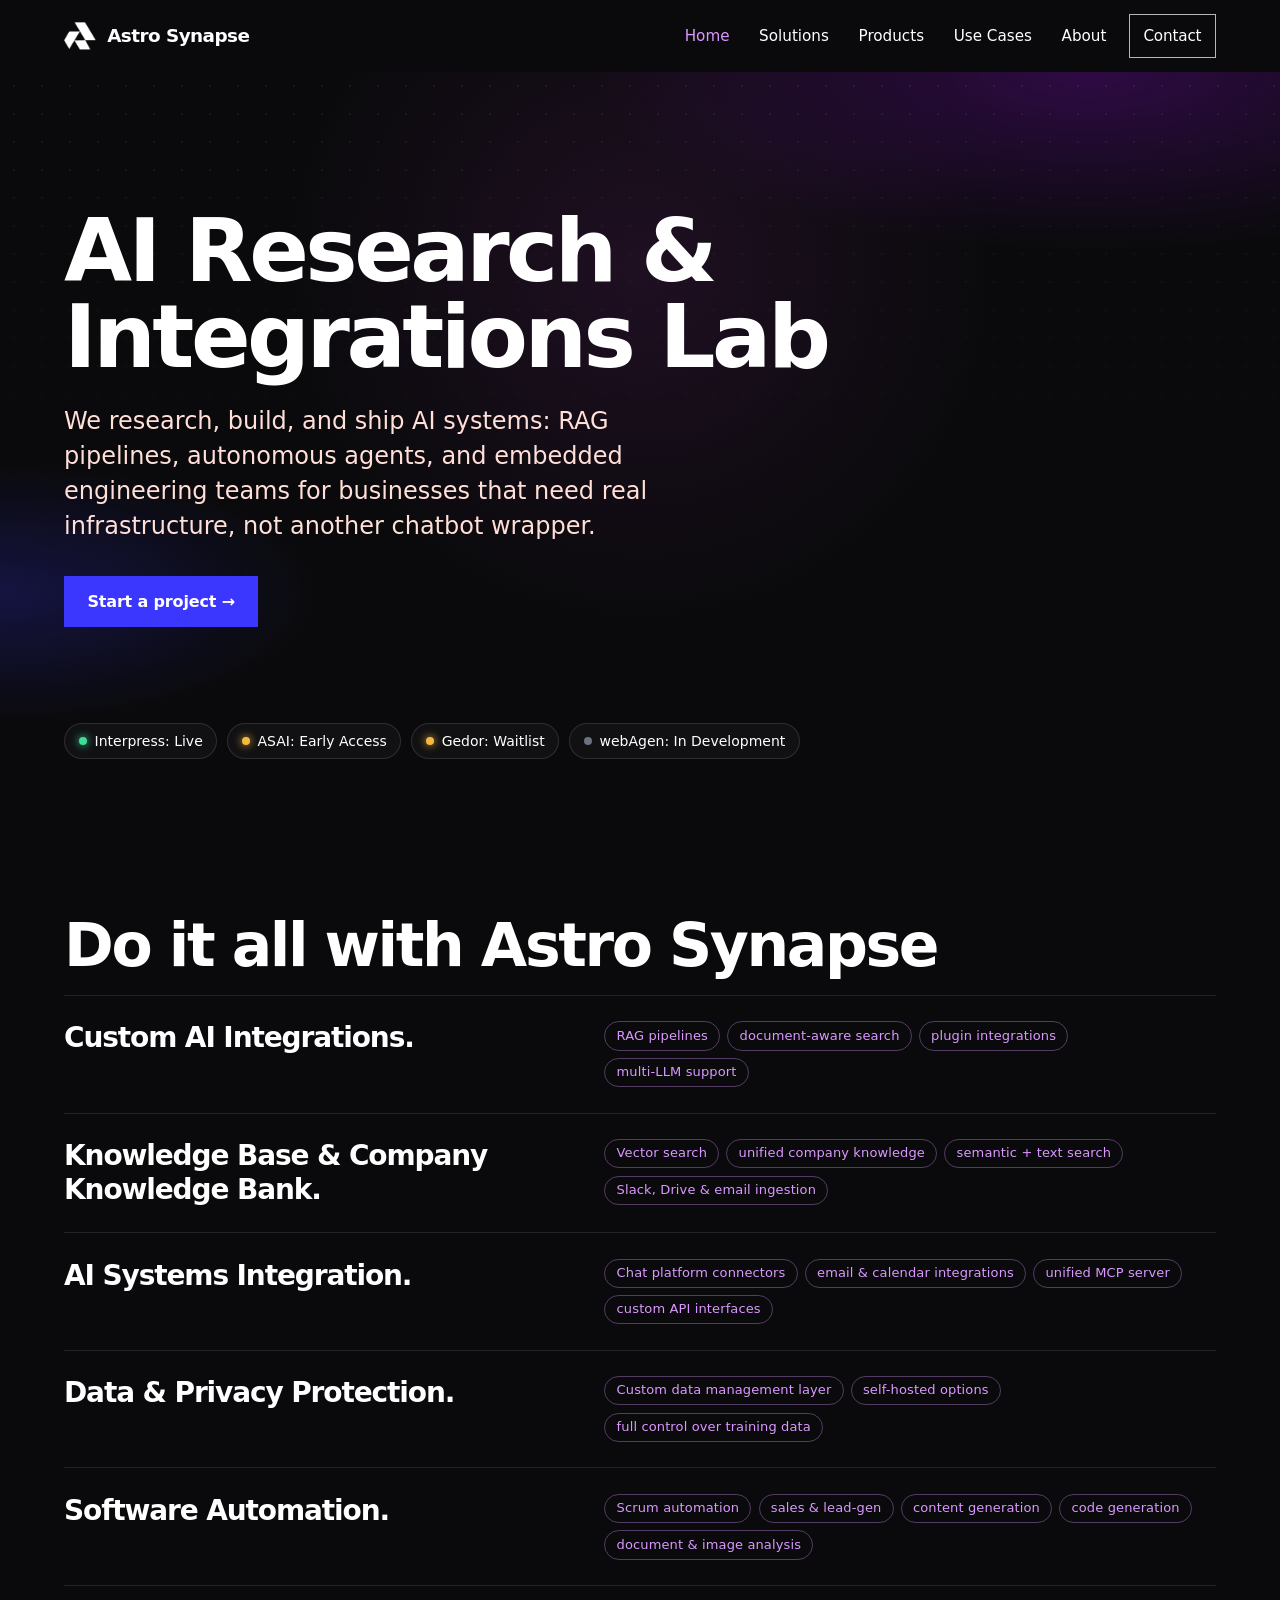
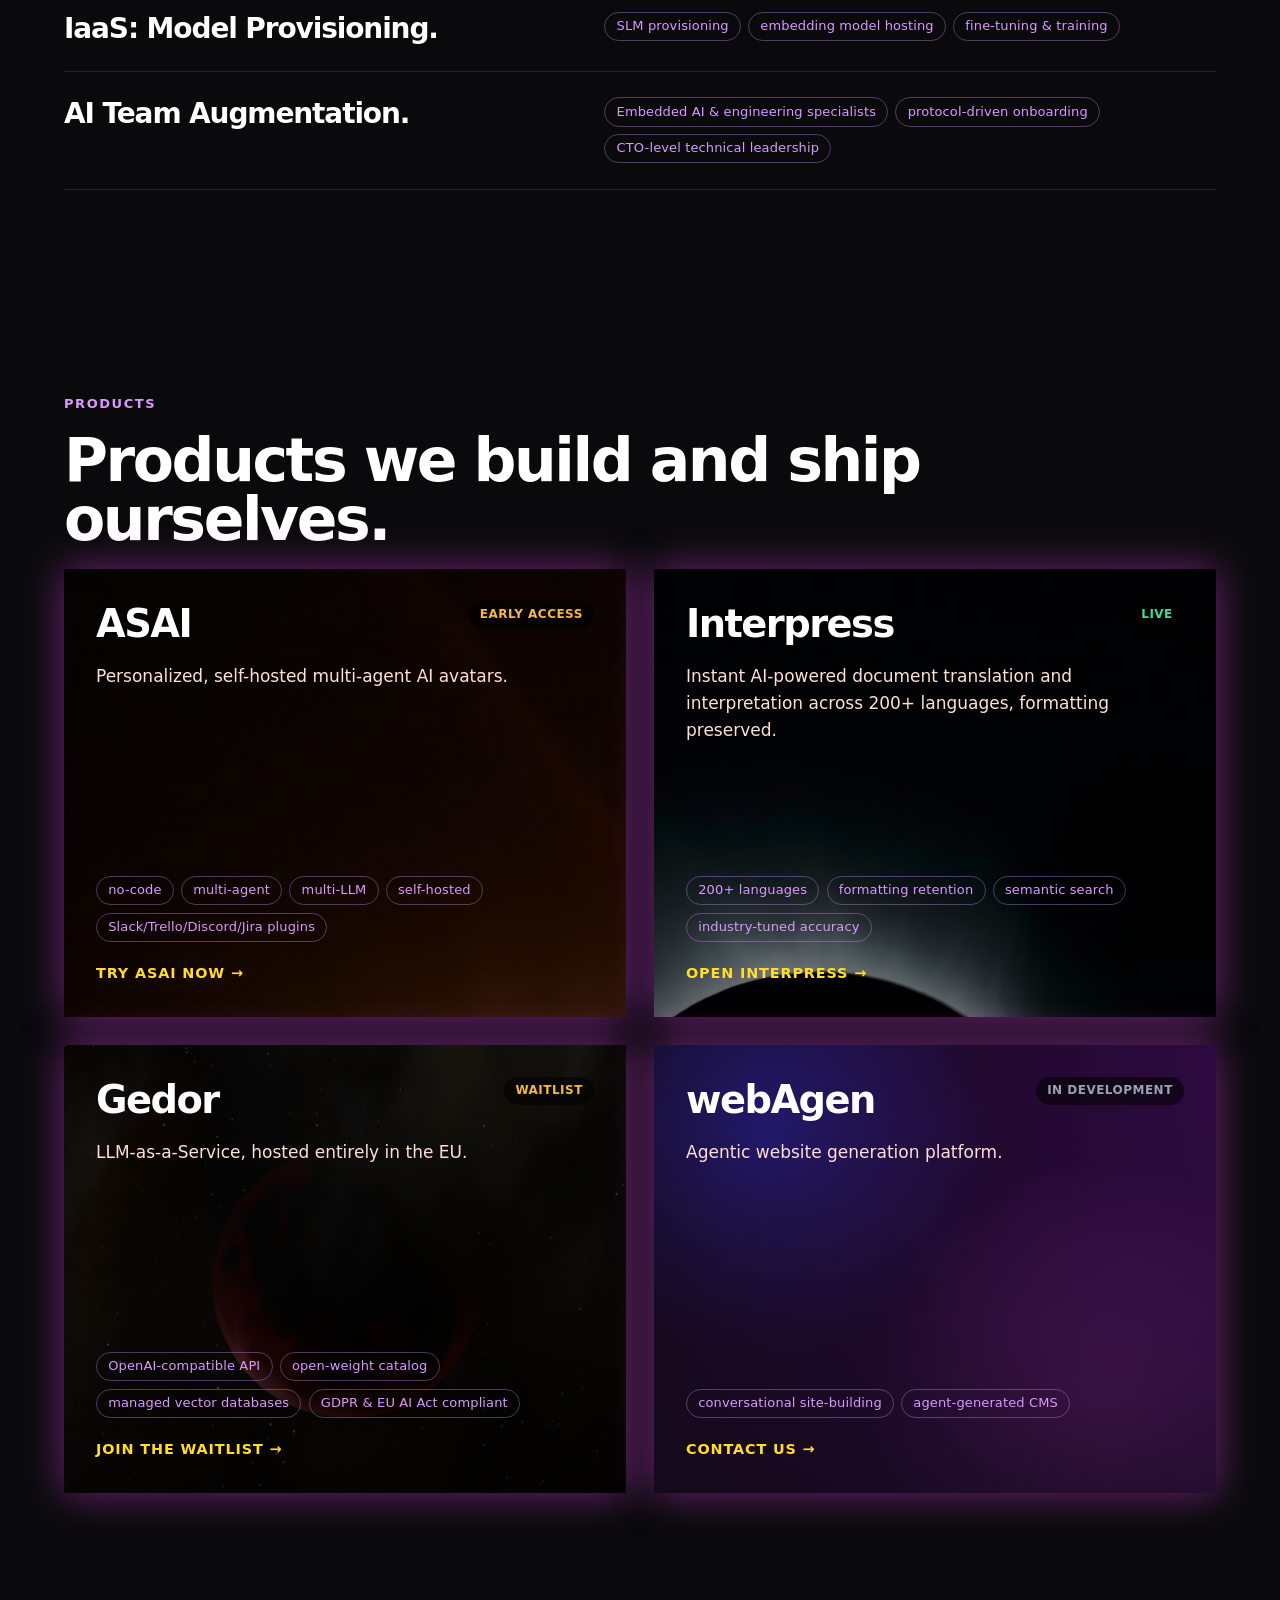
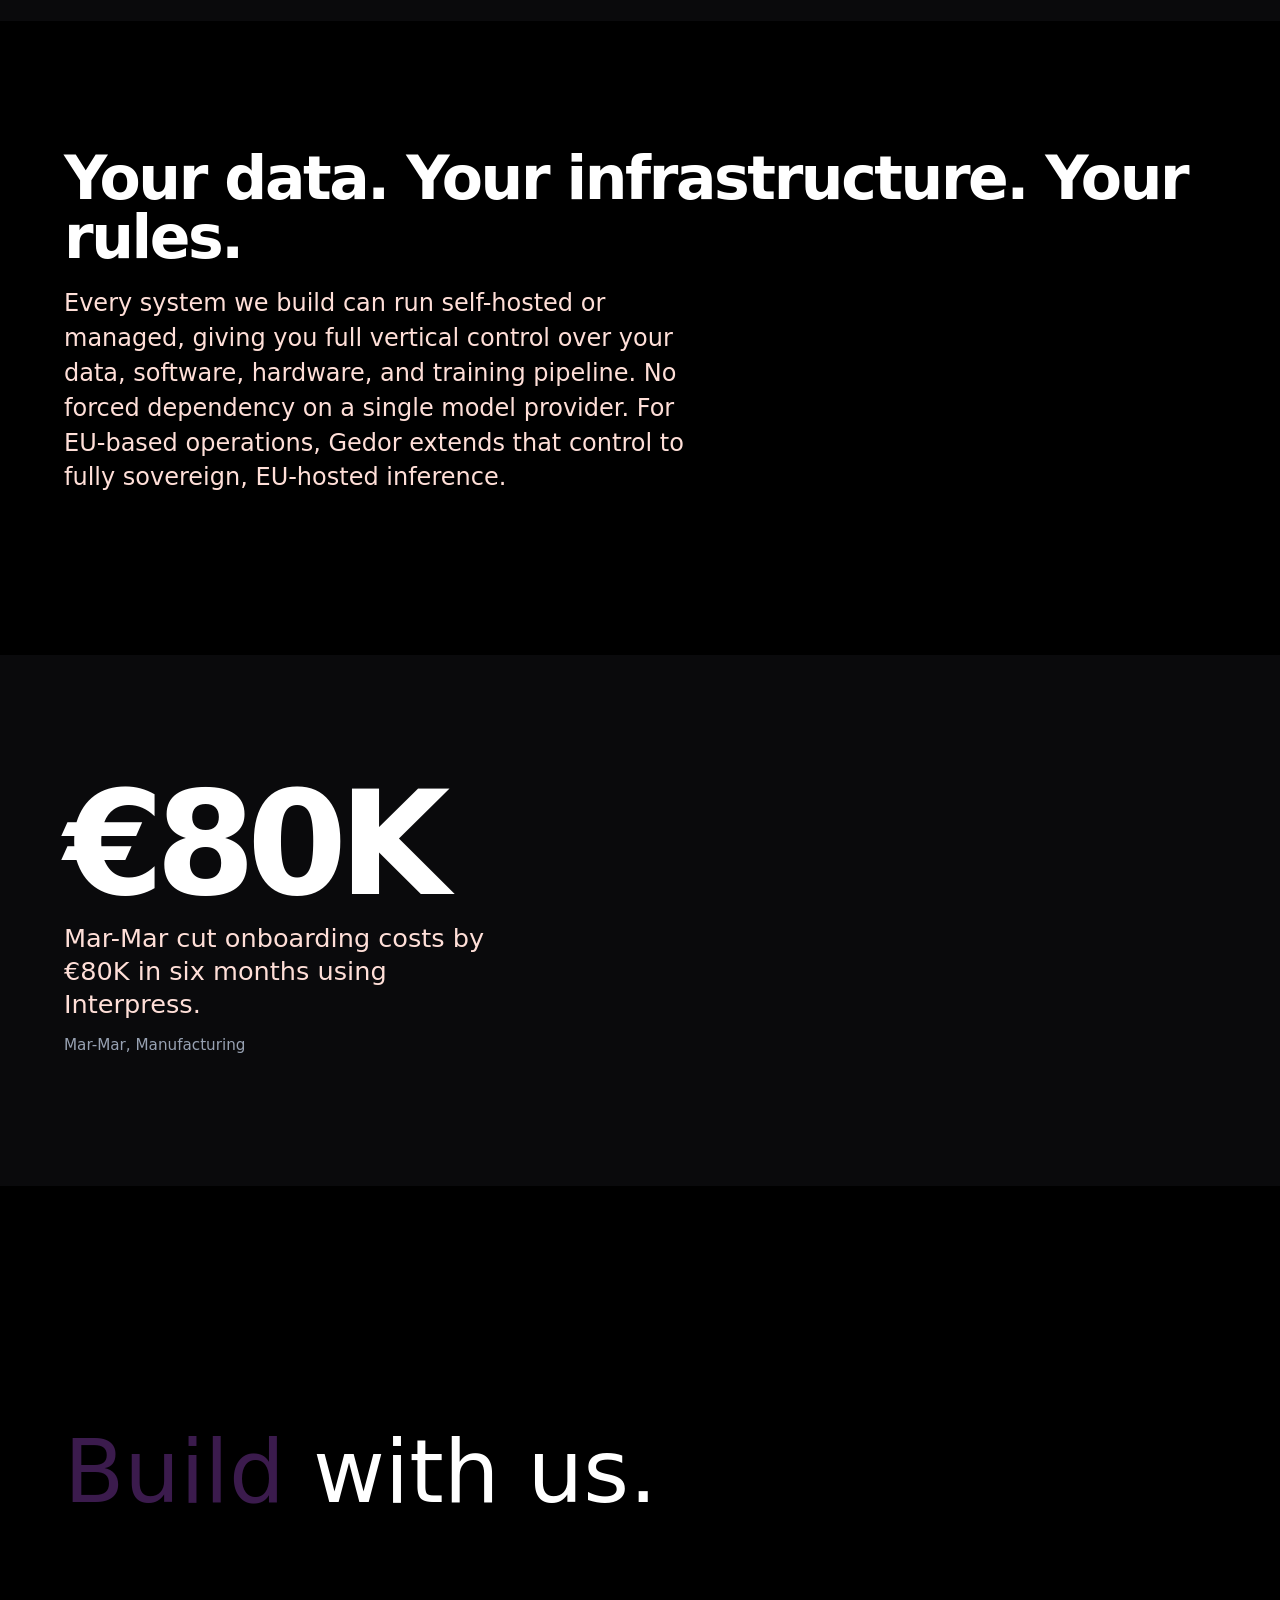
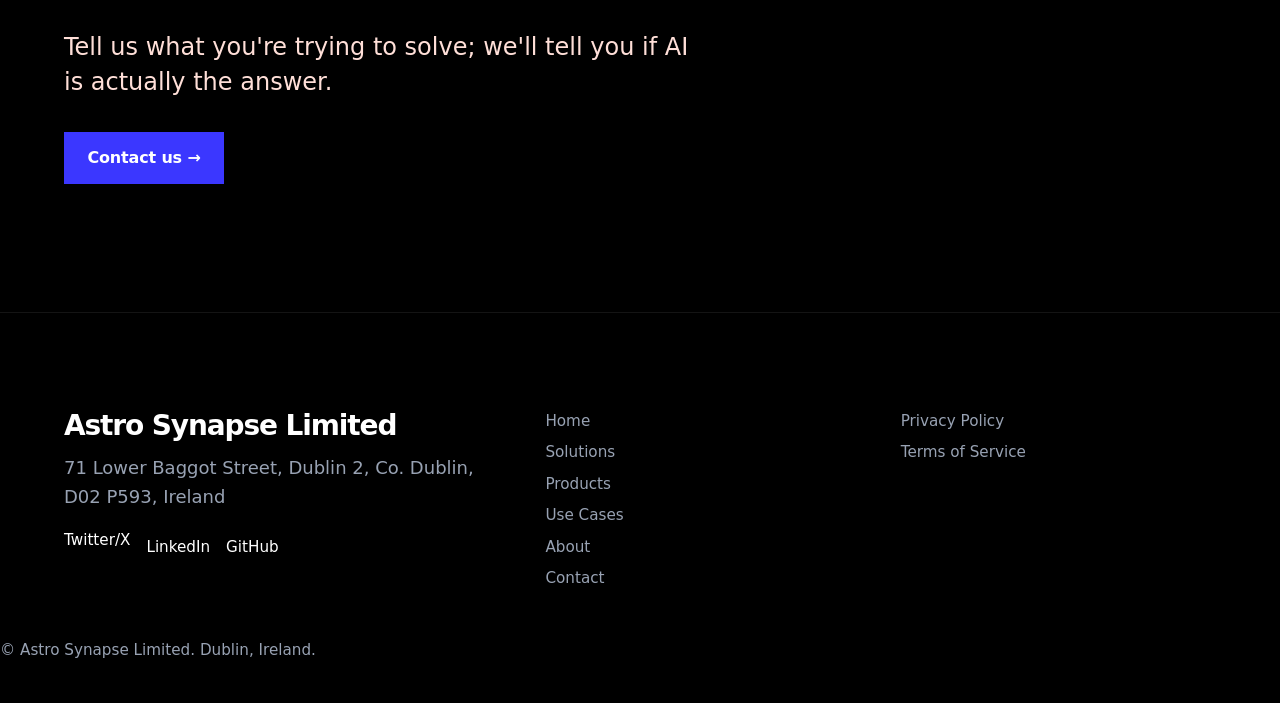
==== index.html @ 19bc6e5f "Add the Astro Synapse marketing pages and stylesheet. Ship the eight GitHub Pages-ready pages from t" ====
<!DOCTYPE html>
<html lang="en">
<head>
  <meta charset="utf-8">
  <meta name="viewport" content="width=device-width, initial-scale=1">
  <title>Astro Synapse · AI Research &amp; Integrations Lab</title>
  <meta name="description" content="We research, build, and ship AI systems: RAG pipelines, autonomous agents, and embedded engineering teams for businesses that need real infrastructure, not another chatbot wrapper.">
  <link rel="canonical" href="https://astrosynapse.ai/">
  <meta property="og:type" content="website">
  <meta property="og:url" content="https://astrosynapse.ai/">
  <meta property="og:title" content="Astro Synapse · AI Research &amp; Integrations Lab">
  <meta property="og:description" content="We research, build, and ship AI systems: RAG pipelines, autonomous agents, and embedded engineering teams.">
  <meta property="og:image" content="https://astrosynapse.ai/public/cards/card-2.png">
  <meta name="twitter:card" content="summary_large_image">
  <link rel="icon" type="image/png" href="favicon.png">
  <link rel="stylesheet" href="https://api.fontshare.com/v2/css?f[]=satoshi@400,500,700,900&amp;display=swap">
  <link rel="stylesheet" href="styles.css">
</head>
<body>
  <a class="skip-link" href="#main">Skip to content</a>
  <header class="site-header" id="site-header">
    <div class="site-header__inner wrap">
      <a class="brand" href="index.html">
        <img src="public/logo/logo.png" width="32" height="28" alt="">
        <span>Astro Synapse</span>
      </a>
      <button class="nav-toggle" type="button" aria-expanded="false" aria-controls="site-nav" aria-label="Open menu">
        <span class="nav-toggle__bar"></span>
        <span class="nav-toggle__bar"></span>
      </button>
      <nav id="site-nav" class="site-nav" aria-label="Primary">
        <ul>
          <li><a href="index.html" aria-current="page">Home</a></li>
          <li><a href="solutions.html">Solutions</a></li>
          <li><a href="products.html">Products</a></li>
          <li><a href="use-cases.html">Use Cases</a></li>
          <li><a href="about.html">About</a></li>
          <li><a class="btn btn--nav" href="contact.html">Contact</a></li>
        </ul>
      </nav>
    </div>
  </header>

  <main id="main">
    <section class="hero">
      <div class="wrap">
        <h1>AI Research &amp;<br> Integrations Lab</h1>
        <p class="lede">We research, build, and ship AI systems: RAG pipelines, autonomous agents, and embedded engineering teams for businesses that need real infrastructure, not another chatbot wrapper.</p>
        <a class="btn btn--primary" href="contact.html">Start a project →</a>
      </div>
    </section>

    <div class="wrap">
      <div class="signal-strip" aria-label="Lab signal">
        <span class="signal signal--live"><span class="signal__dot" aria-hidden="true"></span>Interpress: Live</span>
        <span class="signal signal--access"><span class="signal__dot" aria-hidden="true"></span>ASAI: Early Access</span>
        <span class="signal signal--wait"><span class="signal__dot" aria-hidden="true"></span>Gedor: Waitlist</span>
        <span class="signal"><span class="signal__dot" aria-hidden="true"></span>webAgen: In Development</span>
      </div>
    </div>

    <section class="section section--tight">
      <div class="wrap">
        <h2>Do it all with Astro Synapse</h2>
        <div class="capability">
          <h3>Custom AI Integrations.</h3>
          <ul class="pills">
            <li class="pill">RAG pipelines</li>
            <li class="pill">document-aware search</li>
            <li class="pill">plugin integrations</li>
            <li class="pill">multi-LLM support</li>
          </ul>
        </div>
        <div class="capability">
          <h3>Knowledge Base &amp; Company Knowledge Bank.</h3>
          <ul class="pills">
            <li class="pill">Vector search</li>
            <li class="pill">unified company knowledge</li>
            <li class="pill">semantic + text search</li>
            <li class="pill">Slack, Drive &amp; email ingestion</li>
          </ul>
        </div>
        <div class="capability">
          <h3>AI Systems Integration.</h3>
          <ul class="pills">
            <li class="pill">Chat platform connectors</li>
            <li class="pill">email &amp; calendar integrations</li>
            <li class="pill">unified MCP server</li>
            <li class="pill">custom API interfaces</li>
          </ul>
        </div>
        <div class="capability">
          <h3>Data &amp; Privacy Protection.</h3>
          <ul class="pills">
            <li class="pill">Custom data management layer</li>
            <li class="pill">self-hosted options</li>
            <li class="pill">full control over training data</li>
          </ul>
        </div>
        <div class="capability">
          <h3>Software Automation.</h3>
          <ul class="pills">
            <li class="pill">Scrum automation</li>
            <li class="pill">sales &amp; lead-gen</li>
            <li class="pill">content generation</li>
            <li class="pill">code generation</li>
            <li class="pill">document &amp; image analysis</li>
          </ul>
        </div>
        <div class="capability">
          <h3>IaaS: Model Provisioning.</h3>
          <ul class="pills">
            <li class="pill">SLM provisioning</li>
            <li class="pill">embedding model hosting</li>
            <li class="pill">fine-tuning &amp; training</li>
          </ul>
        </div>
        <div class="capability">
          <h3>AI Team Augmentation.</h3>
          <ul class="pills">
            <li class="pill">Embedded AI &amp; engineering specialists</li>
            <li class="pill">protocol-driven onboarding</li>
            <li class="pill">CTO-level technical leadership</li>
          </ul>
        </div>
      </div>
    </section>

    <section class="section" id="products">
      <div class="wrap">
        <p class="eyebrow">Products</p>
        <h2>Products we build and ship ourselves.</h2>
        <div class="card-grid">
          <a class="glow-card glow-card--2" href="https://asai.astrosynapse.ai/">
            <div class="glow-card__top">
              <h3>ASAI</h3>
              <span class="badge badge--access">Early Access</span>
            </div>
            <p>Personalized, self-hosted multi-agent AI avatars.</p>
            <ul class="pills">
              <li class="pill">no-code</li>
              <li class="pill">multi-agent</li>
              <li class="pill">multi-LLM</li>
              <li class="pill">self-hosted</li>
              <li class="pill">Slack/Trello/Discord/Jira plugins</li>
            </ul>
            <span class="glow-card__cta">Try ASAI now →</span>
          </a>
          <a class="glow-card glow-card--1" href="https://interpress.app/">
            <div class="glow-card__top">
              <h3>Interpress</h3>
              <span class="badge badge--live">Live</span>
            </div>
            <p>Instant AI-powered document translation and interpretation across 200+ languages, formatting preserved.</p>
            <ul class="pills">
              <li class="pill">200+ languages</li>
              <li class="pill">formatting retention</li>
              <li class="pill">semantic search</li>
              <li class="pill">industry-tuned accuracy</li>
            </ul>
            <span class="glow-card__cta">Open Interpress →</span>
          </a>
          <a class="glow-card glow-card--3" href="https://gedor.ai/">
            <div class="glow-card__top">
              <h3>Gedor</h3>
              <span class="badge badge--wait">Waitlist</span>
            </div>
            <p>LLM-as-a-Service, hosted entirely in the EU.</p>
            <ul class="pills">
              <li class="pill">OpenAI-compatible API</li>
              <li class="pill">open-weight catalog</li>
              <li class="pill">managed vector databases</li>
              <li class="pill">GDPR &amp; EU AI Act compliant</li>
            </ul>
            <span class="glow-card__cta">Join the waitlist →</span>
          </a>
          <a class="glow-card glow-card--mesh" href="contact.html">
            <div class="glow-card__top">
              <h3>webAgen</h3>
              <span class="badge badge--dev">In Development</span>
            </div>
            <p>Agentic website generation platform.</p>
            <ul class="pills">
              <li class="pill">conversational site-building</li>
              <li class="pill">agent-generated CMS</li>
            </ul>
            <span class="glow-card__cta">Contact us →</span>
          </a>
        </div>
      </div>
    </section>

    <section class="section section--black">
      <div class="wrap">
        <h2>Your data. Your infrastructure. Your rules.</h2>
        <p class="lede">Every system we build can run self-hosted or managed, giving you full vertical control over your data, software, hardware, and training pipeline. No forced dependency on a single model provider. For EU-based operations, Gedor extends that control to fully sovereign, EU-hosted inference.</p>
      </div>
    </section>

    <section class="section">
      <div class="wrap stat">
        <p class="stat__figure">€80K</p>
        <p class="stat__label">Mar-Mar cut onboarding costs by €80K in six months using Interpress.</p>
        <p class="stat__meta">Mar-Mar, Manufacturing</p>
      </div>
    </section>

    <section class="section section--black">
      <div class="wrap">
        <p class="display">Build <span>with us.</span></p>
        <p class="lede">Tell us what you're trying to solve; we'll tell you if AI is actually the answer.</p>
        <a class="btn btn--primary" href="contact.html">Contact us →</a>
      </div>
    </section>
  </main>

  <footer class="site-footer">
    <div class="wrap site-footer__grid">
      <div>
        <h3>Astro Synapse Limited</h3>
        <address class="address">71 Lower Baggot Street, Dublin 2, Co. Dublin, D02 P593, Ireland</address>
        <ul class="social">
          <li><a href="https://twitter.com/astrosynapselab" rel="noopener noreferrer">Twitter/X</a></li>
          <li><a href="https://www.linkedin.com/company/astro-synapse/" rel="noopener noreferrer">LinkedIn</a></li>
          <li><a href="https://github.com/AstroSynapseLab" rel="noopener noreferrer">GitHub</a></li>
        </ul>
      </div>
      <nav aria-label="Footer">
        <ul class="footer-nav">
          <li><a href="index.html" aria-current="page">Home</a></li>
          <li><a href="solutions.html">Solutions</a></li>
          <li><a href="products.html">Products</a></li>
          <li><a href="use-cases.html">Use Cases</a></li>
          <li><a href="about.html">About</a></li>
          <li><a href="contact.html">Contact</a></li>
        </ul>
      </nav>
      <nav aria-label="Legal">
        <ul class="footer-nav">
          <li><a href="privacy-policy.html">Privacy Policy</a></li>
          <li><a href="terms-of-service.html">Terms of Service</a></li>
        </ul>
      </nav>
    </div>
    <p class="wrap copyright">© Astro Synapse Limited. Dublin, Ireland.</p>
  </footer>
  <script src="main.js"></script>
</body>
</html>
---- styles.css ----
:root {
  --bg: #0a0a0c;
  --bg-black: #000000;
  --text: #ffffff;
  --peach: #ffdfd8;
  --muted: #98a2b3;
  --heading-accent: #3b1b4d;
  --blue: #3b37ff;
  --blue-hover: #1f1da3;
  --violet: #4c0b71;
  --lilac: #da98ff;
  --gold: #ffdd29;
  --glow: rgba(182, 53, 194, 0.6);
  --glow-strong: rgba(182, 53, 194, 0.8);
  --live: #3ddc97;
  --wait: #f5b942;
  --dev: #6b7280;
  --legal: rgba(255, 221, 41, 0.16);
  --legal-border: #ffdd29;
  --font: "Satoshi", "Inter", ui-sans-serif, system-ui, sans-serif;
  --wrap: 1180px;
  --gutter: clamp(1.25rem, 5vw, 6rem);
  --header: 4.5rem;
  --radius-pill: 999px;
}

*,
*::before,
*::after {
  box-sizing: border-box;
}

html {
  scroll-behavior: smooth;
}

html:focus-within {
  scroll-behavior: smooth;
}

body {
  margin: 0;
  min-height: 100vh;
  font-family: var(--font);
  font-size: 1.125rem;
  line-height: 1.6;
  color: var(--text);
  background: var(--bg);
  -webkit-font-smoothing: antialiased;
}

body.nav-open {
  overflow: hidden;
}

img {
  max-width: 100%;
  height: auto;
  display: block;
}

a {
  color: var(--blue);
  text-decoration-thickness: 1px;
  text-underline-offset: 0.2em;
}

a:hover {
  color: var(--blue-hover);
}

:focus-visible {
  outline: 2px solid var(--blue);
  outline-offset: 3px;
}

.skip-link {
  position: absolute;
  left: 1rem;
  top: -4rem;
  z-index: 1000;
  padding: 0.6rem 1rem;
  background: var(--blue);
  color: var(--text);
  font-weight: 700;
}

.skip-link:focus {
  top: 1rem;
}

.wrap {
  width: min(var(--wrap), calc(100% - var(--gutter) * 2));
  margin-inline: auto;
}

.section {
  padding: clamp(4rem, 10vw, 8rem) 0;
}

.section--tight {
  padding: clamp(2.5rem, 6vw, 5rem) 0;
}

.section--black {
  background: var(--bg-black);
}

.eyebrow {
  margin: 0 0 1rem;
  color: var(--lilac);
  font-size: 0.8125rem;
  font-weight: 700;
  letter-spacing: 0.12em;
  text-transform: uppercase;
}

h1,
h2,
h3,
h4 {
  font-weight: 700;
  letter-spacing: -0.04em;
  line-height: 0.98;
}

h1 {
  margin: 0 0 1.5rem;
  font-size: clamp(2.75rem, 8vw, 5.5rem);
}

h2 {
  margin: 0 0 1.25rem;
  font-size: clamp(2rem, 5vw, 3.75rem);
}

h3 {
  margin: 0 0 0.75rem;
  font-size: clamp(1.35rem, 2.4vw, 1.75rem);
  line-height: 1.2;
}

.lede {
  max-width: 40rem;
  margin: 0 0 2rem;
  color: var(--peach);
  font-size: clamp(1.125rem, 2vw, 1.5rem);
  line-height: 1.45;
  font-weight: 400;
}

.display {
  color: var(--heading-accent);
  font-size: clamp(2.5rem, 7vw, 5.5rem);
}

.display span {
  color: var(--text);
}

/* Header */

.site-header {
  position: sticky;
  top: 0;
  z-index: 50;
  height: var(--header);
  background: transparent;
  transition: background-color 500ms linear, backdrop-filter 500ms linear;
}

.site-header.scrolled {
  background: rgba(0, 0, 0, 0.8);
  backdrop-filter: blur(16px);
  -webkit-backdrop-filter: blur(16px);
}

.site-header__inner {
  display: flex;
  align-items: center;
  justify-content: space-between;
  height: var(--header);
  gap: 1rem;
}

.brand {
  display: inline-flex;
  align-items: center;
  gap: 0.7rem;
  color: var(--text);
  text-decoration: none;
  font-weight: 700;
  font-size: 1.15rem;
  letter-spacing: -0.03em;
}

.brand:hover {
  color: var(--text);
}

.brand img {
  width: 32px;
  height: 28px;
  object-fit: contain;
}

.nav-toggle {
  display: none;
  width: 44px;
  height: 44px;
  padding: 0;
  border: 0;
  background: transparent;
  cursor: pointer;
}

.nav-toggle__bar {
  display: block;
  width: 22px;
  height: 2px;
  margin: 5px auto;
  background: var(--text);
}

.site-nav ul {
  display: flex;
  align-items: center;
  gap: 0.15rem;
  margin: 0;
  padding: 0;
  list-style: none;
}

.site-nav a {
  display: inline-flex;
  align-items: center;
  min-height: 44px;
  padding: 0.4rem 0.85rem;
  color: var(--text);
  text-decoration: none;
  font-size: 0.95rem;
  font-weight: 500;
}

.site-nav a:hover,
.site-nav a[aria-current="page"] {
  color: var(--lilac);
}

.btn {
  display: inline-flex;
  align-items: center;
  justify-content: center;
  min-height: 48px;
  padding: 0.75rem 1.4rem;
  border: 1px solid transparent;
  border-radius: 0;
  font-family: inherit;
  font-size: 1rem;
  font-weight: 700;
  letter-spacing: -0.01em;
  text-decoration: none;
  cursor: pointer;
  transition: background-color 160ms ease, border-color 160ms ease, color 160ms ease;
}

.btn--primary {
  background: var(--blue);
  color: var(--text);
}

.btn--primary:hover {
  background: var(--blue-hover);
  color: var(--text);
}

.btn--secondary {
  background: transparent;
  border-color: rgba(255, 255, 255, 0.45);
  color: var(--text);
}

.btn--secondary:hover {
  border-color: var(--text);
  color: var(--text);
}

.btn--nav {
  margin-left: 0.4rem;
  min-height: 40px;
  padding: 0.45rem 1.1rem;
  background: transparent;
  border: 1px solid rgba(255, 255, 255, 0.7);
  color: var(--text);
}

.btn--nav:hover {
  background: var(--text);
  color: var(--bg-black);
}

/* Hero mesh */

.hero {
  position: relative;
  isolation: isolate;
  padding: clamp(4.5rem, 12vw, 8.5rem) 0 clamp(3rem, 8vw, 6rem);
  overflow: hidden;
}

.hero::before {
  content: "";
  position: absolute;
  inset: 0;
  z-index: -2;
  background:
    radial-gradient(ellipse 70% 50% at 85% 0%, rgba(76, 11, 113, 0.55), transparent 55%),
    radial-gradient(ellipse 50% 40% at 0% 80%, rgba(59, 55, 255, 0.22), transparent 50%),
    radial-gradient(circle at 50% 30%, rgba(182, 53, 194, 0.12), transparent 45%);
}

.hero::after {
  content: "";
  position: absolute;
  inset: 0;
  z-index: -1;
  background-image: radial-gradient(rgba(255, 255, 255, 0.08) 1px, transparent 1px);
  background-size: 28px 28px;
  mask-image: linear-gradient(180deg, rgba(0, 0, 0, 0.7), transparent 85%);
}

/* Signals */

.signal-strip {
  display: flex;
  flex-wrap: wrap;
  gap: 0.6rem;
  padding: 0 0 clamp(3rem, 7vw, 5rem);
}

.signal {
  display: inline-flex;
  align-items: center;
  gap: 0.5rem;
  min-height: 36px;
  padding: 0.35rem 0.85rem;
  border: 1px solid rgba(255, 255, 255, 0.12);
  border-radius: var(--radius-pill);
  background: rgba(255, 255, 255, 0.03);
  color: var(--text);
  font-size: 0.875rem;
  font-weight: 500;
}

.signal__dot {
  width: 8px;
  height: 8px;
  border-radius: 50%;
  background: var(--dev);
}

.signal--live .signal__dot {
  background: var(--live);
  box-shadow: 0 0 8px var(--live);
}

.signal--access .signal__dot,
.signal--wait .signal__dot {
  background: var(--wait);
  box-shadow: 0 0 8px var(--wait);
}

/* Capabilities */

.capability {
  display: grid;
  grid-template-columns: minmax(0, 0.9fr) minmax(0, 1.1fr);
  gap: 1rem 2.5rem;
  align-items: start;
  padding: 1.6rem 0;
  border-top: 1px solid rgba(255, 255, 255, 0.1);
}

.capability:last-child {
  border-bottom: 1px solid rgba(255, 255, 255, 0.1);
}

.capability h3 {
  margin: 0;
}

.pills {
  display: flex;
  flex-wrap: wrap;
  gap: 0.45rem;
  margin: 0;
  padding: 0;
  list-style: none;
}

.pill {
  display: inline-flex;
  align-items: center;
  min-height: 28px;
  padding: 0.2rem 0.7rem;
  border: 1px solid rgba(218, 152, 255, 0.35);
  border-radius: var(--radius-pill);
  color: var(--lilac);
  font-size: 0.8125rem;
  font-weight: 500;
  letter-spacing: 0.01em;
}

/* Glow cards */

.card-grid {
  display: grid;
  grid-template-columns: repeat(2, minmax(0, 1fr));
  gap: 1.75rem;
}

.glow-card {
  position: relative;
  display: flex;
  flex-direction: column;
  min-height: 28rem;
  padding: 2rem;
  color: inherit;
  text-decoration: none;
  background-color: #120816;
  background-size: cover;
  background-position: center top;
  background-repeat: no-repeat;
  filter: drop-shadow(0 0 20px var(--glow));
  transition: filter 0.3s ease, background-position 0.3s ease, transform 0.3s ease;
}

.glow-card:hover {
  color: inherit;
  filter: drop-shadow(0 0 46px var(--glow-strong));
  background-position: center 8%;
}

.glow-card--1 {
  background-image: linear-gradient(180deg, rgba(0, 0, 0, 0.15), rgba(0, 0, 0, 0.55)), url("public/cards/card-1.png");
  background-size: 160%;
  background-position: 75% 0%;
}

.glow-card--2 {
  background-image: linear-gradient(180deg, rgba(0, 0, 0, 0.2), rgba(0, 0, 0, 0.6)), url("public/cards/card-2.png");
  background-size: 130%;
  background-position: 75% 0%;
}

.glow-card--3 {
  background-image: linear-gradient(180deg, rgba(0, 0, 0, 0.25), rgba(0, 0, 0, 0.65)), url("public/cards/card-3.png");
  background-size: 180%;
  background-position: 50% 10%;
}

.glow-card--mesh {
  background-image:
    linear-gradient(180deg, rgba(10, 10, 12, 0.15), rgba(10, 10, 12, 0.7)),
    radial-gradient(circle at 20% 20%, rgba(59, 55, 255, 0.45), transparent 40%),
    radial-gradient(circle at 80% 80%, rgba(182, 53, 194, 0.45), transparent 42%),
    linear-gradient(135deg, #120816, #4c0b71);
}

.glow-card__top {
  display: flex;
  justify-content: space-between;
  align-items: flex-start;
  gap: 1rem;
}

.glow-card h3 {
  margin: 0;
  font-size: clamp(1.75rem, 3vw, 2.4rem);
}

.badge {
  display: inline-flex;
  align-items: center;
  min-height: 28px;
  padding: 0.15rem 0.7rem;
  border-radius: var(--radius-pill);
  background: rgba(0, 0, 0, 0.55);
  color: var(--text);
  font-size: 0.75rem;
  font-weight: 700;
  letter-spacing: 0.04em;
  text-transform: uppercase;
  white-space: nowrap;
}

.badge--live {
  color: var(--live);
}

.badge--access,
.badge--wait {
  color: var(--wait);
}

.badge--dev {
  color: var(--muted);
}

.glow-card p {
  max-width: 28rem;
  margin: 1rem 0 1.25rem;
  color: var(--peach);
  font-size: 1.0625rem;
}

.glow-card .pills {
  margin-top: auto;
  padding-top: 2rem;
}

.glow-card__cta {
  margin-top: 1.25rem;
  color: var(--gold);
  font-size: 0.9rem;
  font-weight: 700;
  letter-spacing: 0.06em;
  text-transform: uppercase;
  text-decoration: none;
}

.glow-card:hover .glow-card__cta {
  color: var(--text);
}

/* Stat */

.stat {
  text-align: left;
}

.stat__figure {
  margin: 0 0 1rem;
  color: var(--text);
  font-size: clamp(4.5rem, 14vw, 9rem);
  font-weight: 900;
  letter-spacing: -0.06em;
  line-height: 0.85;
}

.stat__label {
  max-width: 28rem;
  margin: 0;
  color: var(--peach);
  font-size: clamp(1.25rem, 2vw, 1.75rem);
  line-height: 1.3;
}

.stat__meta {
  margin: 0.75rem 0 0;
  color: var(--muted);
  font-size: 0.95rem;
}

/* Content pages */

.prose p {
  max-width: 42rem;
  margin: 0 0 1.25rem;
  color: var(--peach);
  font-size: clamp(1.125rem, 1.6vw, 1.35rem);
}

.prose ul {
  max-width: 42rem;
  margin: 0 0 1.5rem;
  padding-left: 1.2rem;
  color: var(--peach);
}

.prose li + li {
  margin-top: 0.45rem;
}

.stack > * + * {
  margin-top: 1.25rem;
}

.solution {
  padding: clamp(3rem, 7vw, 5.5rem) 0;
  border-top: 1px solid rgba(255, 255, 255, 0.08);
}

.solution ul:not(.pills) {
  max-width: 42rem;
  margin: 0 0 1.5rem;
  padding-left: 1.2rem;
  color: var(--peach);
}

.solution ul:not(.pills) li + li {
  margin-top: 0.4rem;
}

.solution__index {
  margin: 0 0 0.75rem;
  color: var(--lilac);
  font-size: 0.8125rem;
  font-weight: 700;
  letter-spacing: 0.14em;
  text-transform: uppercase;
}

.facts {
  display: grid;
  gap: 1.25rem;
  margin: 1.75rem 0;
}

.facts dt {
  margin: 0 0 0.25rem;
  color: var(--lilac);
  font-size: 0.8rem;
  font-weight: 700;
  letter-spacing: 0.1em;
  text-transform: uppercase;
}

.facts dd {
  margin: 0;
  max-width: 40rem;
  color: var(--peach);
}

.steps {
  margin: 1.5rem 0;
  padding: 0;
  list-style: none;
  counter-reset: step;
}

.steps li {
  position: relative;
  max-width: 36rem;
  padding: 0.85rem 0 0.85rem 3rem;
  border-top: 1px solid rgba(255, 255, 255, 0.1);
  color: var(--peach);
  counter-increment: step;
}

.steps li::before {
  content: counter(step);
  position: absolute;
  left: 0;
  top: 0.85rem;
  color: var(--lilac);
  font-weight: 700;
}

.use-grid {
  display: grid;
  grid-template-columns: repeat(2, minmax(0, 1fr));
  gap: 1.5rem 2rem;
}

.use-item h3 {
  margin-bottom: 0.4rem;
}

.use-item p {
  margin: 0;
  color: var(--peach);
  font-size: 1.05rem;
}

.industry-list {
  margin: 0;
  padding: 0;
  list-style: none;
}

.industry-list li {
  padding: 1.1rem 0;
  border-top: 1px solid rgba(255, 255, 255, 0.1);
  color: var(--peach);
}

.industry-list li:last-child {
  border-bottom: 1px solid rgba(255, 255, 255, 0.1);
}

.industry-list strong {
  color: var(--text);
}

/* Forms */

.form {
  display: grid;
  gap: 1rem;
  max-width: 34rem;
}

.form label {
  display: grid;
  gap: 0.4rem;
  color: var(--text);
  font-size: 0.95rem;
  font-weight: 500;
}

.form input,
.form textarea {
  width: 100%;
  min-height: 50px;
  padding: 0.85rem 0.9rem;
  border: 1px solid rgba(255, 255, 255, 0.28);
  border-radius: 0;
  background: transparent;
  color: var(--text);
  font-family: inherit;
  font-size: 1rem;
}

.form textarea {
  min-height: 10rem;
  resize: vertical;
}

.form input:focus,
.form textarea:focus {
  border-color: var(--violet);
  outline: none;
}

.form-status {
  margin: 0;
  color: var(--peach);
}

.form-status.is-success {
  color: var(--live);
}

.form-status.is-error {
  color: #ff8a80;
}

.direct-contact a {
  color: var(--gold);
}

/* Legal */

.legal-banner {
  margin: 0 0 2rem;
  padding: 1rem 1.1rem;
  border: 1px solid var(--legal-border);
  background: var(--legal);
  color: var(--peach);
}

.legal-placeholder {
  display: inline;
  padding: 0.05em 0.25em;
  background: var(--legal);
  border-bottom: 2px solid var(--gold);
  color: var(--gold);
  font-weight: 700;
}

.legal h2 {
  margin-top: 2.5rem;
  font-size: clamp(1.4rem, 2.4vw, 1.9rem);
}

.legal p,
.legal li {
  color: var(--peach);
}

/* Footer */

.site-footer {
  padding: clamp(3.5rem, 8vw, 6rem) 0 2.5rem;
  background: var(--bg-black);
  border-top: 1px solid rgba(255, 255, 255, 0.08);
}

.site-footer__grid {
  display: grid;
  grid-template-columns: 1.4fr 1fr 1fr;
  gap: 2.5rem;
}

.site-footer h2,
.site-footer h3 {
  margin: 0 0 0.75rem;
}

.site-footer p,
.site-footer a,
.site-footer li {
  color: var(--muted);
  font-size: 0.95rem;
}

.site-footer a {
  text-decoration: none;
}

.site-footer a:hover {
  color: var(--text);
}

.footer-nav,
.social {
  margin: 0;
  padding: 0;
  list-style: none;
}

.footer-nav li + li,
.social li + li {
  margin-top: 0.45rem;
}

.social {
  display: flex;
  gap: 1rem;
  margin-top: 1rem;
}

.social a {
  color: var(--text);
}

.copyright {
  margin: 3rem 0 0;
  color: var(--muted);
  font-size: 0.85rem;
}

.cta-row {
  display: flex;
  flex-wrap: wrap;
  gap: 0.75rem;
  margin-top: 1.5rem;
}

.address {
  margin: 0;
  color: var(--muted);
  font-style: normal;
}

@media (max-width: 900px) {
  .nav-toggle {
    display: inline-flex;
    flex-direction: column;
    justify-content: center;
    z-index: 60;
  }

  .site-nav {
    position: fixed;
    inset: 0;
    display: flex;
    align-items: center;
    justify-content: center;
    background: rgba(0, 0, 0, 0.94);
    opacity: 0;
    visibility: hidden;
    pointer-events: none;
    transition: opacity 200ms ease, visibility 200ms ease;
  }

  .site-nav.is-open {
    opacity: 1;
    visibility: visible;
    pointer-events: auto;
  }

  .site-nav ul {
    flex-direction: column;
    width: min(22rem, calc(100% - 3rem));
  }

  .site-nav a,
  .btn--nav {
    width: 100%;
    justify-content: center;
    margin: 0;
    font-size: 1.25rem;
  }

  .site-header {
    background: rgba(0, 0, 0, 0.8);
  }

  .capability,
  .card-grid,
  .use-grid,
  .site-footer__grid {
    grid-template-columns: 1fr;
  }

  .glow-card {
    min-height: 22rem;
  }

  .brand span {
    display: none;
  }
}

@media (prefers-reduced-motion: reduce) {
  html {
    scroll-behavior: auto;
  }

  *,
  *::before,
  *::after {
    transition: none !important;
    animation: none !important;
  }
}
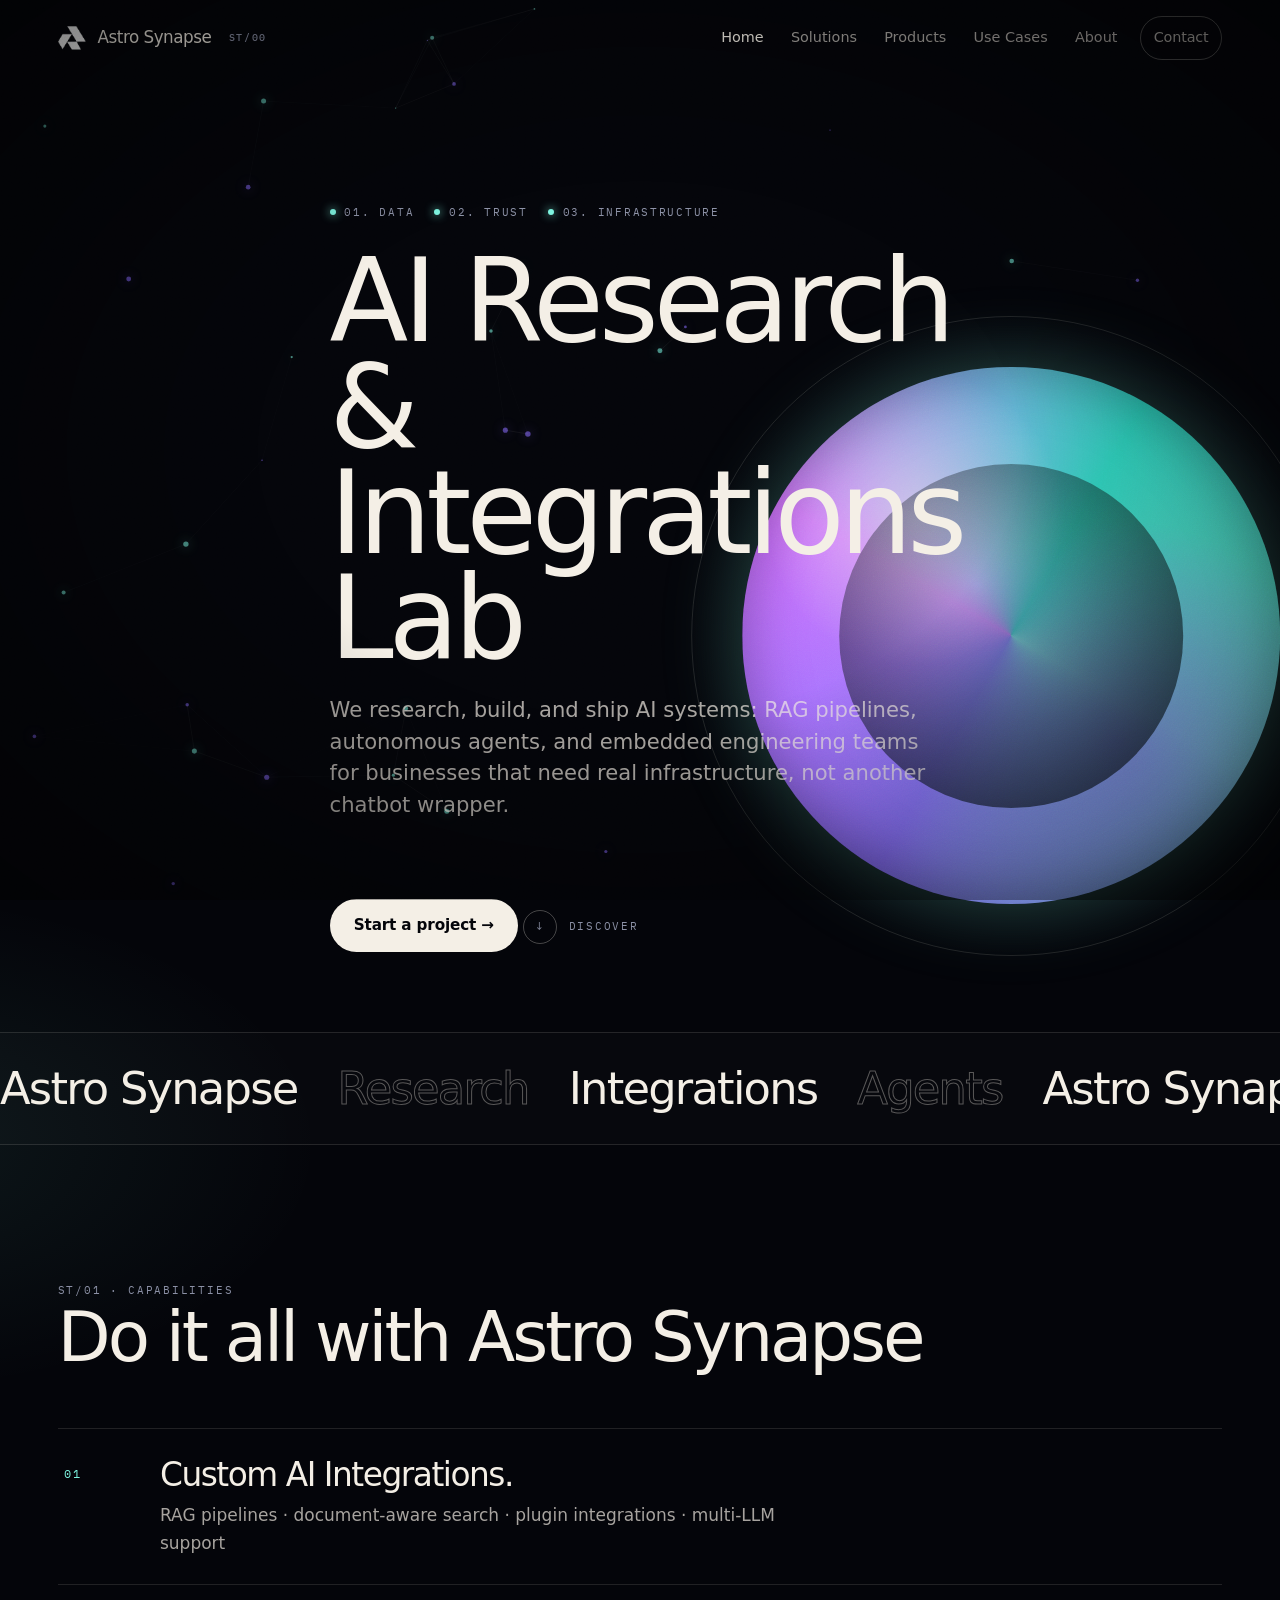
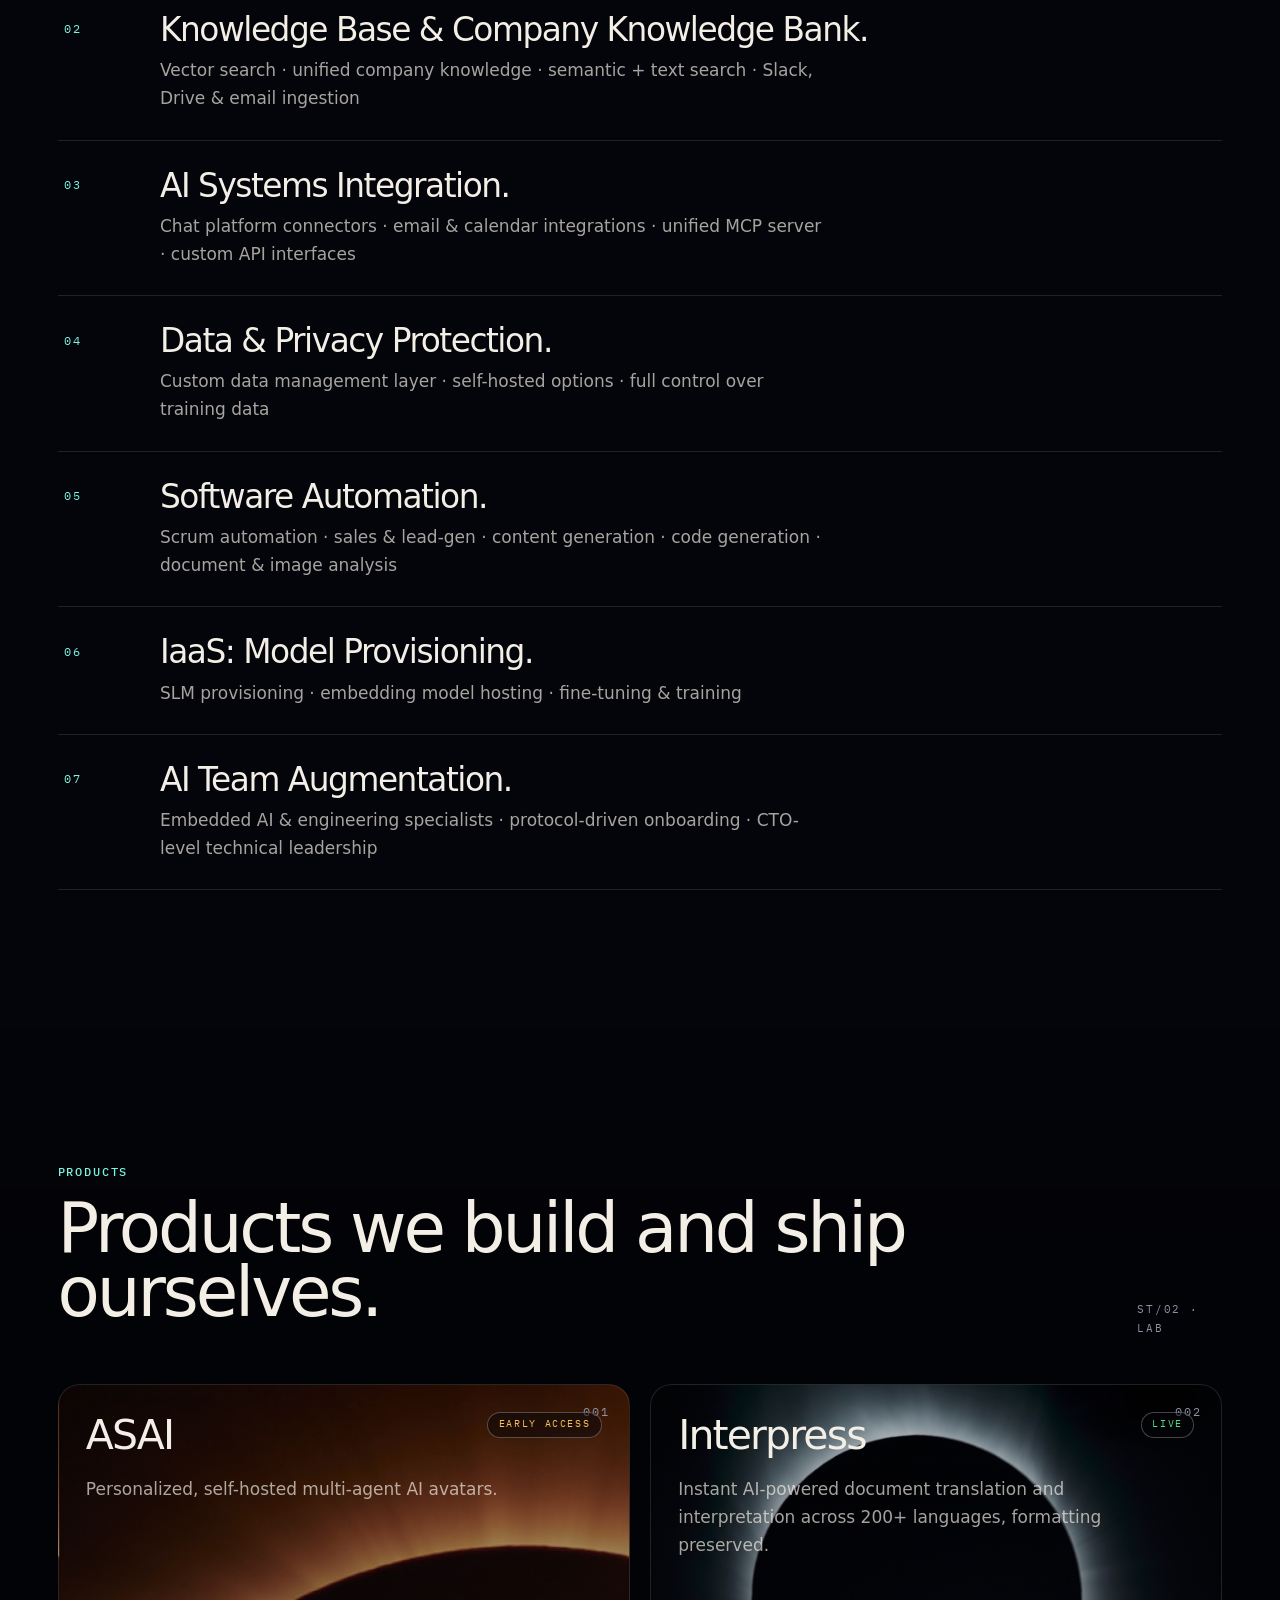
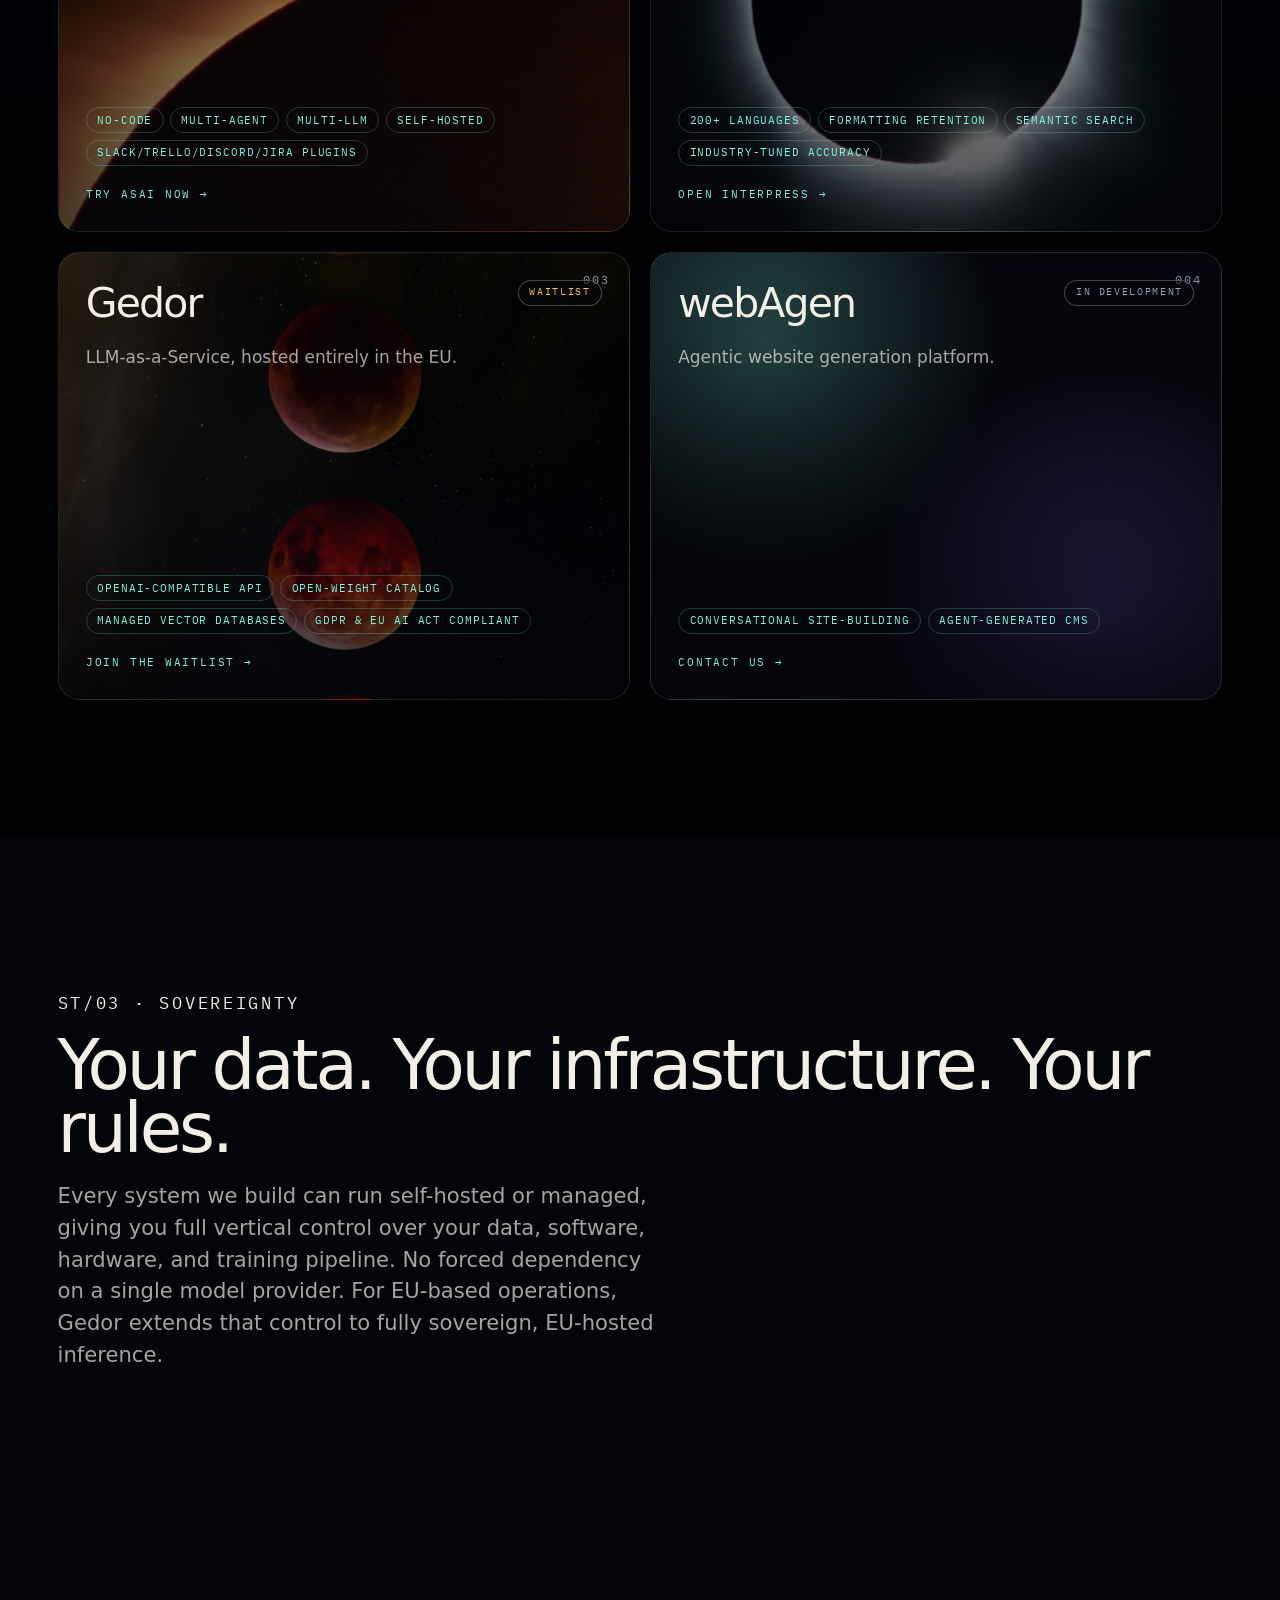
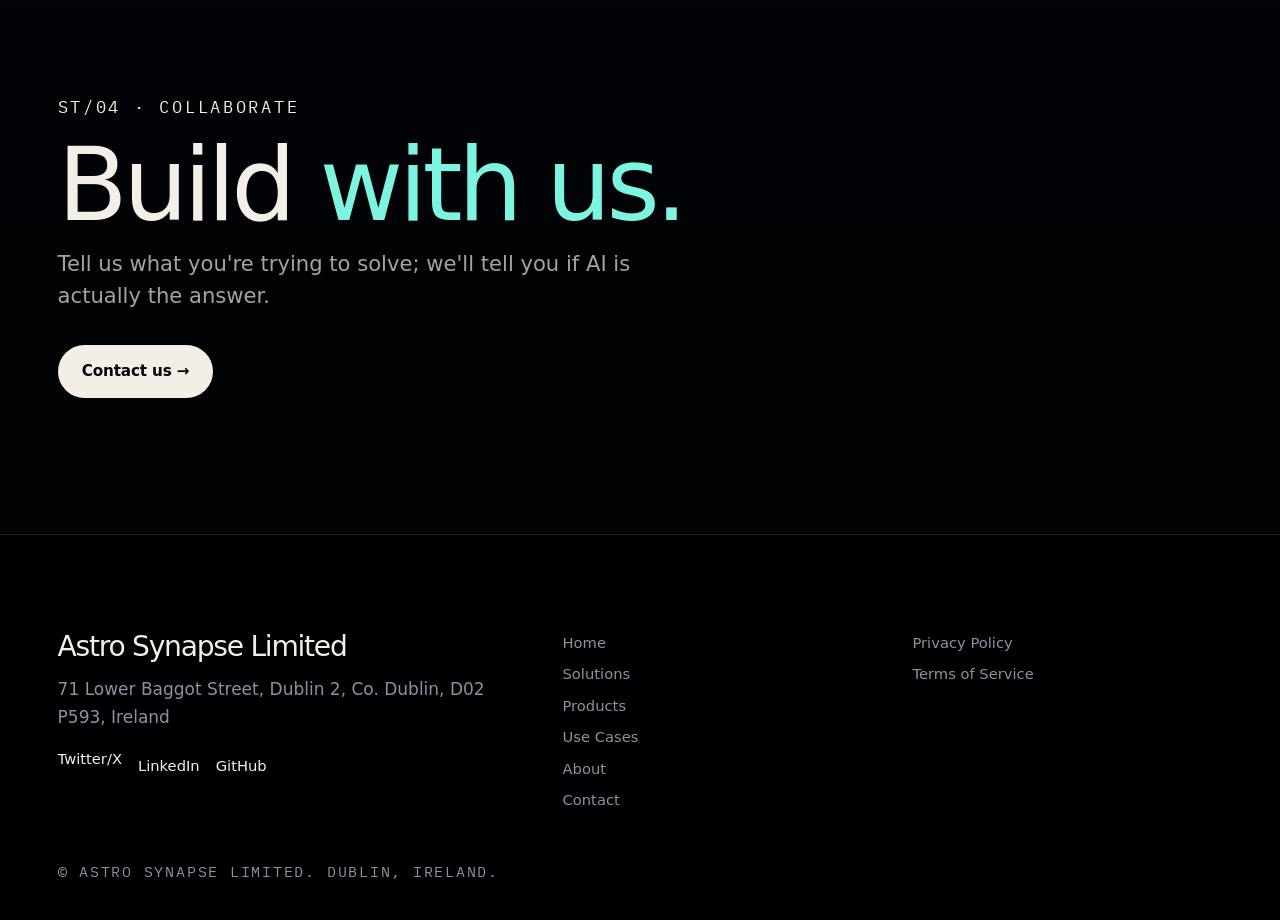
==== commit 9362f44f: "new design" ====
--- a/index.html
+++ b/index.html
@@ -13,16 +13,23 @@
   <meta property="og:image" content="https://astrosynapse.ai/public/cards/card-2.png">
   <meta name="twitter:card" content="summary_large_image">
   <link rel="icon" type="image/png" href="favicon.png">
-  <link rel="stylesheet" href="https://api.fontshare.com/v2/css?f[]=satoshi@400,500,700,900&amp;display=swap">
+  <link rel="stylesheet" href="https://api.fontshare.com/v2/css?f[]=clash-display@400,500,600,700&amp;f[]=satoshi@400,500,700,900&amp;display=swap">
+  <link rel="stylesheet" href="https://fonts.googleapis.com/css2?family=IBM+Plex+Mono:wght@400;500&amp;display=swap">
   <link rel="stylesheet" href="styles.css">
+  <script>document.documentElement.classList.add("js");</script>
 </head>
 <body>
+  <div class="fx-grain" aria-hidden="true"></div>
+  <div class="fx-vignette" aria-hidden="true"></div>
+  <canvas class="fx-orbs" data-orbs aria-hidden="true"></canvas>
+  <div class="cursor" data-cursor aria-hidden="true"></div>
   <a class="skip-link" href="#main">Skip to content</a>
   <header class="site-header" id="site-header">
     <div class="site-header__inner wrap">
       <a class="brand" href="index.html">
         <img src="public/logo/logo.png" width="32" height="28" alt="">
         <span>Astro Synapse</span>
+        <span class="brand__code">ST/00</span>
       </a>
       <button class="nav-toggle" type="button" aria-expanded="false" aria-controls="site-nav" aria-label="Open menu">
         <span class="nav-toggle__bar"></span>
@@ -43,95 +50,106 @@
 
   <main id="main">
     <section class="hero">
-      <div class="wrap">
-        <h1>AI Research &amp;<br> Integrations Lab</h1>
+      <div class="hero__stage" aria-hidden="true">
+        <div class="hero__ring"></div>
+        <div class="hero__ring hero__ring--2"></div>
+        <div class="hero__orb"></div>
+      </div>
+      <div class="wrap hero__copy">
+        <p class="kicker"><span>01. Data</span><span>02. Trust</span><span>03. Infrastructure</span></p>
+        <h1><span class="line">AI Research &amp;</span><span class="line">Integrations Lab</span></h1>
         <p class="lede">We research, build, and ship AI systems: RAG pipelines, autonomous agents, and embedded engineering teams for businesses that need real infrastructure, not another chatbot wrapper.</p>
         <a class="btn btn--primary" href="contact.html">Start a project →</a>
-      </div>
-    </section>
-
-    <div class="wrap">
-      <div class="signal-strip" aria-label="Lab signal">
-        <span class="signal signal--live"><span class="signal__dot" aria-hidden="true"></span>Interpress: Live</span>
-        <span class="signal signal--access"><span class="signal__dot" aria-hidden="true"></span>ASAI: Early Access</span>
-        <span class="signal signal--wait"><span class="signal__dot" aria-hidden="true"></span>Gedor: Waitlist</span>
-        <span class="signal"><span class="signal__dot" aria-hidden="true"></span>webAgen: In Development</span>
+        <a class="discover" href="#lab">
+          <span class="discover__arrow" aria-hidden="true">↓</span>
+          Discover
+        </a>
+      </div>
+    </section>
+
+    <div class="marquee" aria-hidden="true">
+      <div class="marquee__track">
+        <span>Astro Synapse</span><span>Research</span><span>Integrations</span><span>Agents</span>
+        <span>Astro Synapse</span><span>Research</span><span>Integrations</span><span>Agents</span>
+        <span>Astro Synapse</span><span>Research</span><span>Integrations</span><span>Agents</span>
+        <span>Astro Synapse</span><span>Research</span><span>Integrations</span><span>Agents</span>
       </div>
     </div>
 
-    <section class="section section--tight">
+    <section class="section" id="lab">
       <div class="wrap">
-        <h2>Do it all with Astro Synapse</h2>
-        <div class="capability">
-          <h3>Custom AI Integrations.</h3>
-          <ul class="pills">
-            <li class="pill">RAG pipelines</li>
-            <li class="pill">document-aware search</li>
-            <li class="pill">plugin integrations</li>
-            <li class="pill">multi-LLM support</li>
-          </ul>
+        <div class="section-head" data-reveal>
+          <div>
+            <p class="st-code">ST/01 · Capabilities</p>
+            <h2>Do it all with Astro Synapse</h2>
+          </div>
         </div>
-        <div class="capability">
-          <h3>Knowledge Base &amp; Company Knowledge Bank.</h3>
-          <ul class="pills">
-            <li class="pill">Vector search</li>
-            <li class="pill">unified company knowledge</li>
-            <li class="pill">semantic + text search</li>
-            <li class="pill">Slack, Drive &amp; email ingestion</li>
-          </ul>
+        <ol class="service-list">
+          <li data-reveal>
+            <span class="service-list__index" aria-hidden="true">01</span>
+            <div>
+              <h3>Custom AI Integrations.</h3>
+              <p>RAG pipelines · document-aware search · plugin integrations · multi-LLM support</p>
+            </div>
+          </li>
+          <li data-reveal>
+            <span class="service-list__index" aria-hidden="true">02</span>
+            <div>
+              <h3>Knowledge Base &amp; Company Knowledge Bank.</h3>
+              <p>Vector search · unified company knowledge · semantic + text search · Slack, Drive &amp; email ingestion</p>
+            </div>
+          </li>
+          <li data-reveal>
+            <span class="service-list__index" aria-hidden="true">03</span>
+            <div>
+              <h3>AI Systems Integration.</h3>
+              <p>Chat platform connectors · email &amp; calendar integrations · unified MCP server · custom API interfaces</p>
+            </div>
+          </li>
+          <li data-reveal>
+            <span class="service-list__index" aria-hidden="true">04</span>
+            <div>
+              <h3>Data &amp; Privacy Protection.</h3>
+              <p>Custom data management layer · self-hosted options · full control over training data</p>
+            </div>
+          </li>
+          <li data-reveal>
+            <span class="service-list__index" aria-hidden="true">05</span>
+            <div>
+              <h3>Software Automation.</h3>
+              <p>Scrum automation · sales &amp; lead-gen · content generation · code generation · document &amp; image analysis</p>
+            </div>
+          </li>
+          <li data-reveal>
+            <span class="service-list__index" aria-hidden="true">06</span>
+            <div>
+              <h3>IaaS: Model Provisioning.</h3>
+              <p>SLM provisioning · embedding model hosting · fine-tuning &amp; training</p>
+            </div>
+          </li>
+          <li data-reveal>
+            <span class="service-list__index" aria-hidden="true">07</span>
+            <div>
+              <h3>AI Team Augmentation.</h3>
+              <p>Embedded AI &amp; engineering specialists · protocol-driven onboarding · CTO-level technical leadership</p>
+            </div>
+          </li>
+        </ol>
+      </div>
+    </section>
+
+    <section class="section section--void" id="products">
+      <div class="wrap">
+        <div class="section-head" data-reveal>
+          <div>
+            <p class="eyebrow">Products</p>
+            <h2>Products we build and ship ourselves.</h2>
+          </div>
+          <p class="st-code">ST/02 · Lab</p>
         </div>
-        <div class="capability">
-          <h3>AI Systems Integration.</h3>
-          <ul class="pills">
-            <li class="pill">Chat platform connectors</li>
-            <li class="pill">email &amp; calendar integrations</li>
-            <li class="pill">unified MCP server</li>
-            <li class="pill">custom API interfaces</li>
-          </ul>
-        </div>
-        <div class="capability">
-          <h3>Data &amp; Privacy Protection.</h3>
-          <ul class="pills">
-            <li class="pill">Custom data management layer</li>
-            <li class="pill">self-hosted options</li>
-            <li class="pill">full control over training data</li>
-          </ul>
-        </div>
-        <div class="capability">
-          <h3>Software Automation.</h3>
-          <ul class="pills">
-            <li class="pill">Scrum automation</li>
-            <li class="pill">sales &amp; lead-gen</li>
-            <li class="pill">content generation</li>
-            <li class="pill">code generation</li>
-            <li class="pill">document &amp; image analysis</li>
-          </ul>
-        </div>
-        <div class="capability">
-          <h3>IaaS: Model Provisioning.</h3>
-          <ul class="pills">
-            <li class="pill">SLM provisioning</li>
-            <li class="pill">embedding model hosting</li>
-            <li class="pill">fine-tuning &amp; training</li>
-          </ul>
-        </div>
-        <div class="capability">
-          <h3>AI Team Augmentation.</h3>
-          <ul class="pills">
-            <li class="pill">Embedded AI &amp; engineering specialists</li>
-            <li class="pill">protocol-driven onboarding</li>
-            <li class="pill">CTO-level technical leadership</li>
-          </ul>
-        </div>
-      </div>
-    </section>
-
-    <section class="section" id="products">
-      <div class="wrap">
-        <p class="eyebrow">Products</p>
-        <h2>Products we build and ship ourselves.</h2>
         <div class="card-grid">
-          <a class="glow-card glow-card--2" href="https://asai.astrosynapse.ai/">
+          <a class="glow-card glow-card--2" href="https://asai.astrosynapse.ai/" data-tilt data-reveal>
+            <span class="glow-card__num">001</span>
             <div class="glow-card__top">
               <h3>ASAI</h3>
               <span class="badge badge--access">Early Access</span>
@@ -146,7 +164,8 @@
             </ul>
             <span class="glow-card__cta">Try ASAI now →</span>
           </a>
-          <a class="glow-card glow-card--1" href="https://interpress.app/">
+          <a class="glow-card glow-card--1" href="https://interpress.app/" data-tilt data-reveal>
+            <span class="glow-card__num">002</span>
             <div class="glow-card__top">
               <h3>Interpress</h3>
               <span class="badge badge--live">Live</span>
@@ -160,7 +179,8 @@
             </ul>
             <span class="glow-card__cta">Open Interpress →</span>
           </a>
-          <a class="glow-card glow-card--3" href="https://gedor.ai/">
+          <a class="glow-card glow-card--3" href="https://gedor.ai/" data-tilt data-reveal>
+            <span class="glow-card__num">003</span>
             <div class="glow-card__top">
               <h3>Gedor</h3>
               <span class="badge badge--wait">Waitlist</span>
@@ -174,7 +194,8 @@
             </ul>
             <span class="glow-card__cta">Join the waitlist →</span>
           </a>
-          <a class="glow-card glow-card--mesh" href="contact.html">
+          <a class="glow-card glow-card--mesh" href="contact.html" data-tilt data-reveal>
+            <span class="glow-card__num">004</span>
             <div class="glow-card__top">
               <h3>webAgen</h3>
               <span class="badge badge--dev">In Development</span>
@@ -190,23 +211,17 @@
       </div>
     </section>
 
-    <section class="section section--black">
-      <div class="wrap">
+    <section class="section">
+      <div class="wrap" data-reveal>
+        <p class="st-code">ST/03 · Sovereignty</p>
         <h2>Your data. Your infrastructure. Your rules.</h2>
         <p class="lede">Every system we build can run self-hosted or managed, giving you full vertical control over your data, software, hardware, and training pipeline. No forced dependency on a single model provider. For EU-based operations, Gedor extends that control to fully sovereign, EU-hosted inference.</p>
       </div>
     </section>
 
-    <section class="section">
-      <div class="wrap stat">
-        <p class="stat__figure">€80K</p>
-        <p class="stat__label">Mar-Mar cut onboarding costs by €80K in six months using Interpress.</p>
-        <p class="stat__meta">Mar-Mar, Manufacturing</p>
-      </div>
-    </section>
-
-    <section class="section section--black">
-      <div class="wrap">
+    <section class="section section--void">
+      <div class="wrap" data-reveal="slow">
+        <p class="st-code">ST/04 · Collaborate</p>
         <p class="display">Build <span>with us.</span></p>
         <p class="lede">Tell us what you're trying to solve; we'll tell you if AI is actually the answer.</p>
         <a class="btn btn--primary" href="contact.html">Contact us →</a>
--- a/styles.css
+++ b/styles.css
@@ -1,27 +1,29 @@
 :root {
-  --bg: #0a0a0c;
-  --bg-black: #000000;
-  --text: #ffffff;
-  --peach: #ffdfd8;
-  --muted: #98a2b3;
-  --heading-accent: #3b1b4d;
-  --blue: #3b37ff;
-  --blue-hover: #1f1da3;
-  --violet: #4c0b71;
-  --lilac: #da98ff;
-  --gold: #ffdd29;
-  --glow: rgba(182, 53, 194, 0.6);
-  --glow-strong: rgba(182, 53, 194, 0.8);
-  --live: #3ddc97;
-  --wait: #f5b942;
-  --dev: #6b7280;
-  --legal: rgba(255, 221, 41, 0.16);
-  --legal-border: #ffdd29;
-  --font: "Satoshi", "Inter", ui-sans-serif, system-ui, sans-serif;
-  --wrap: 1180px;
-  --gutter: clamp(1.25rem, 5vw, 6rem);
-  --header: 4.5rem;
-  --radius-pill: 999px;
+  --void: #04050a;
+  --ink: #07080f;
+  --panel: rgba(12, 14, 24, 0.62);
+  --line: rgba(244, 239, 230, 0.12);
+  --line-strong: rgba(244, 239, 230, 0.28);
+  --cream: #f4efe6;
+  --cream-dim: rgba(244, 239, 230, 0.68);
+  --muted: #8b90a5;
+  --cyan: #7cf4e0;
+  --cyan-deep: #2bd4c0;
+  --violet: #8b6cff;
+  --magenta: #d46bff;
+  --gold: #f2d27a;
+  --live: #4ade80;
+  --wait: #f5c15a;
+  --dev: #9aa3b5;
+  --glow: rgba(124, 244, 224, 0.35);
+  --font-display: "Clash Display", "Satoshi", ui-sans-serif, system-ui, sans-serif;
+  --font-body: "Satoshi", ui-sans-serif, system-ui, sans-serif;
+  --font-mono: "IBM Plex Mono", ui-monospace, SFMono-Regular, Menlo, monospace;
+  --wrap: 1220px;
+  --gutter: clamp(1.15rem, 4.5vw, 5.5rem);
+  --header: 4.75rem;
+  --ease: cubic-bezier(0.22, 1, 0.36, 1);
+  --radius: 1.35rem;
 }
 
 *,
@@ -32,20 +34,21 @@
 
 html {
   scroll-behavior: smooth;
-}
-
-html:focus-within {
-  scroll-behavior: smooth;
+  overflow-x: hidden;
 }
 
 body {
   margin: 0;
   min-height: 100vh;
-  font-family: var(--font);
-  font-size: 1.125rem;
-  line-height: 1.6;
-  color: var(--text);
-  background: var(--bg);
+  font-family: var(--font-body);
+  font-size: 1.0625rem;
+  line-height: 1.65;
+  color: var(--cream);
+  background:
+    radial-gradient(1200px 700px at 85% -10%, rgba(139, 108, 255, 0.18), transparent 55%),
+    radial-gradient(900px 500px at -10% 20%, rgba(124, 244, 224, 0.08), transparent 50%),
+    var(--void);
+  overflow-x: hidden;
   -webkit-font-smoothing: antialiased;
 }
 
@@ -60,28 +63,27 @@
 }
 
 a {
-  color: var(--blue);
-  text-decoration-thickness: 1px;
-  text-underline-offset: 0.2em;
+  color: var(--cyan);
+  text-decoration: none;
 }
 
 a:hover {
-  color: var(--blue-hover);
+  color: var(--cream);
 }
 
 :focus-visible {
-  outline: 2px solid var(--blue);
+  outline: 2px solid var(--cyan);
   outline-offset: 3px;
 }
 
 .skip-link {
   position: absolute;
   left: 1rem;
-  top: -4rem;
+  top: -5rem;
   z-index: 1000;
-  padding: 0.6rem 1rem;
-  background: var(--blue);
-  color: var(--text);
+  padding: 0.65rem 1rem;
+  background: var(--cyan);
+  color: var(--void);
   font-weight: 700;
 }
 
@@ -90,72 +92,213 @@
 }
 
 .wrap {
-  width: min(var(--wrap), calc(100% - var(--gutter) * 2));
+  box-sizing: border-box;
+  width: 100%;
+  max-width: calc(var(--wrap) + var(--gutter) * 2);
   margin-inline: auto;
-}
-
-.section {
-  padding: clamp(4rem, 10vw, 8rem) 0;
-}
-
-.section--tight {
-  padding: clamp(2.5rem, 6vw, 5rem) 0;
-}
-
-.section--black {
-  background: var(--bg-black);
+  padding-left: var(--gutter);
+  padding-right: var(--gutter);
+}
+
+/* Atmosphere */
+
+.fx-grain,
+.fx-vignette,
+.fx-orbs,
+.cursor {
+  pointer-events: none;
+}
+
+.fx-grain,
+.fx-vignette {
+  position: fixed;
+  inset: 0;
+  z-index: 80;
+}
+
+.fx-grain {
+  opacity: 0.09;
+  mix-blend-mode: overlay;
+  background-image: url("data:image/svg+xml,%3Csvg xmlns='http://www.w3.org/2000/svg' width='180' height='180'%3E%3Cfilter id='n'%3E%3CfeTurbulence type='fractalNoise' baseFrequency='.85' numOctaves='4' stitchTiles='stitch'/%3E%3C/filter%3E%3Crect width='100%25' height='100%25' filter='url(%23n)'/%3E%3C/svg%3E");
+  animation: grain 1.2s steps(4) infinite;
+}
+
+.fx-vignette {
+  z-index: 70;
+  background: radial-gradient(ellipse at center, transparent 42%, rgba(0, 0, 0, 0.55) 100%);
+}
+
+.fx-orbs {
+  position: fixed;
+  inset: 0;
+  z-index: 0;
+  width: 100%;
+  height: 100%;
+}
+
+.cursor {
+  position: fixed;
+  top: 0;
+  left: 0;
+  z-index: 90;
+  width: 10px;
+  height: 10px;
+  margin: -5px 0 0 -5px;
+  border-radius: 50%;
+  background: var(--cyan);
+  box-shadow: 0 0 24px var(--glow);
+  mix-blend-mode: screen;
+  transform: translate3d(-100px, -100px, 0);
+  transition: width 220ms var(--ease), height 220ms var(--ease), margin 220ms var(--ease), opacity 220ms var(--ease);
+}
+
+.cursor.is-hot {
+  width: 42px;
+  height: 42px;
+  margin: -21px 0 0 -21px;
+  background: transparent;
+  border: 1px solid var(--cyan);
+  box-shadow: 0 0 30px var(--glow);
+}
+
+.cursor--ring {
+  width: 40px;
+  height: 40px;
+  margin: -20px 0 0 -20px;
+  background: transparent;
+  border: 1px solid rgba(124, 244, 224, 0.28);
+  box-shadow: none;
+  opacity: 0.85;
+}
+
+.cursor--ring.is-hot {
+  width: 70px;
+  height: 70px;
+  margin: -35px 0 0 -35px;
+  border-color: rgba(124, 244, 224, 0.7);
+}
+
+.kicker,
+.st-code,
+.solution__index,
+.eyebrow,
+.badge,
+.brand__code,
+.discover,
+.glow-card__cta,
+.service-list__index,
+.pill,
+.facts dt,
+.copyright {
+  font-family: var(--font-mono);
+  letter-spacing: 0.16em;
+  text-transform: uppercase;
+}
+
+.kicker {
+  display: flex;
+  flex-wrap: wrap;
+  gap: 1.25rem;
+  margin: 0 0 1.6rem;
+  color: var(--muted);
+  font-size: 0.68rem;
+}
+
+.kicker span {
+  position: relative;
+}
+
+.kicker span::before {
+  content: "";
+  display: inline-block;
+  width: 6px;
+  height: 6px;
+  margin-right: 0.55rem;
+  border-radius: 50%;
+  background: var(--cyan);
+  box-shadow: 0 0 10px var(--cyan);
+  vertical-align: 1px;
 }
 
 .eyebrow {
   margin: 0 0 1rem;
-  color: var(--lilac);
-  font-size: 0.8125rem;
-  font-weight: 700;
-  letter-spacing: 0.12em;
-  text-transform: uppercase;
+  color: var(--cyan);
+  font-size: 0.72rem;
+  font-weight: 500;
 }
 
 h1,
 h2,
 h3,
-h4 {
-  font-weight: 700;
-  letter-spacing: -0.04em;
-  line-height: 0.98;
+h4,
+.display {
+  font-family: var(--font-display);
+  font-weight: 500;
+  letter-spacing: -0.045em;
+  line-height: 0.92;
+  color: var(--cream);
 }
 
 h1 {
-  margin: 0 0 1.5rem;
-  font-size: clamp(2.75rem, 8vw, 5.5rem);
+  margin: 0 0 1.4rem;
+  font-size: clamp(3.1rem, 9vw, 7.4rem);
 }
 
 h2 {
-  margin: 0 0 1.25rem;
-  font-size: clamp(2rem, 5vw, 3.75rem);
+  margin: 0 0 1.2rem;
+  font-size: clamp(2.1rem, 5.4vw, 4.4rem);
 }
 
 h3 {
-  margin: 0 0 0.75rem;
-  font-size: clamp(1.35rem, 2.4vw, 1.75rem);
-  line-height: 1.2;
+  margin: 0 0 0.7rem;
+  font-size: clamp(1.3rem, 2.2vw, 1.85rem);
+  line-height: 1.15;
 }
 
 .lede {
-  max-width: 40rem;
-  margin: 0 0 2rem;
-  color: var(--peach);
-  font-size: clamp(1.125rem, 2vw, 1.5rem);
-  line-height: 1.45;
-  font-weight: 400;
+  max-width: 38rem;
+  margin: 0 0 2.1rem;
+  color: var(--cream-dim);
+  font-size: clamp(1.05rem, 1.7vw, 1.32rem);
+  line-height: 1.5;
+  overflow-wrap: break-word;
 }
 
 .display {
-  color: var(--heading-accent);
-  font-size: clamp(2.5rem, 7vw, 5.5rem);
+  margin: 0 0 1rem;
+  font-size: clamp(2.8rem, 8vw, 6.4rem);
 }
 
 .display span {
-  color: var(--text);
+  color: var(--cyan);
+}
+
+.section {
+  position: relative;
+  z-index: 1;
+  padding: clamp(4.5rem, 11vw, 8.5rem) 0;
+}
+
+.section--tight {
+  padding: clamp(2.8rem, 7vw, 5.5rem) 0;
+}
+
+.section--void {
+  background: linear-gradient(180deg, transparent, rgba(0, 0, 0, 0.35) 20%, rgba(0, 0, 0, 0.5));
+}
+
+.section-head {
+  display: flex;
+  align-items: flex-end;
+  justify-content: space-between;
+  gap: 2rem;
+  margin-bottom: 2.5rem;
+}
+
+.section-head .st-code {
+  margin: 0 0 0.4rem;
+  color: var(--muted);
+  font-size: 0.7rem;
 }
 
 /* Header */
@@ -163,16 +306,17 @@
 .site-header {
   position: sticky;
   top: 0;
-  z-index: 50;
+  z-index: 60;
   height: var(--header);
-  background: transparent;
-  transition: background-color 500ms linear, backdrop-filter 500ms linear;
+  border-bottom: 1px solid transparent;
+  transition: background-color 400ms var(--ease), border-color 400ms var(--ease), backdrop-filter 400ms var(--ease);
 }
 
 .site-header.scrolled {
-  background: rgba(0, 0, 0, 0.8);
-  backdrop-filter: blur(16px);
-  -webkit-backdrop-filter: blur(16px);
+  background: rgba(4, 5, 10, 0.72);
+  border-bottom-color: var(--line);
+  backdrop-filter: blur(18px);
+  -webkit-backdrop-filter: blur(18px);
 }
 
 .site-header__inner {
@@ -186,22 +330,28 @@
 .brand {
   display: inline-flex;
   align-items: center;
-  gap: 0.7rem;
-  color: var(--text);
-  text-decoration: none;
-  font-weight: 700;
-  font-size: 1.15rem;
+  gap: 0.75rem;
+  color: var(--cream);
+  font-family: var(--font-display);
+  font-size: 1.05rem;
+  font-weight: 500;
   letter-spacing: -0.03em;
 }
 
 .brand:hover {
-  color: var(--text);
+  color: var(--cream);
 }
 
 .brand img {
-  width: 32px;
+  width: 28px;
   height: 28px;
   object-fit: contain;
+}
+
+.brand__code {
+  margin-left: 0.35rem;
+  color: var(--muted);
+  font-size: 0.62rem;
 }
 
 .nav-toggle {
@@ -216,16 +366,25 @@
 
 .nav-toggle__bar {
   display: block;
-  width: 22px;
-  height: 2px;
-  margin: 5px auto;
-  background: var(--text);
+  width: 20px;
+  height: 1.5px;
+  margin: 6px auto;
+  background: var(--cream);
+  transition: transform 280ms var(--ease), opacity 280ms var(--ease);
+}
+
+.nav-toggle[aria-expanded="true"] .nav-toggle__bar:first-child {
+  transform: translateY(3.75px) rotate(45deg);
+}
+
+.nav-toggle[aria-expanded="true"] .nav-toggle__bar:last-child {
+  transform: translateY(-3.75px) rotate(-45deg);
 }
 
 .site-nav ul {
   display: flex;
   align-items: center;
-  gap: 0.15rem;
+  gap: 0.1rem;
   margin: 0;
   padding: 0;
   list-style: none;
@@ -235,164 +394,265 @@
   display: inline-flex;
   align-items: center;
   min-height: 44px;
-  padding: 0.4rem 0.85rem;
-  color: var(--text);
-  text-decoration: none;
-  font-size: 0.95rem;
+  padding: 0.35rem 0.8rem;
+  color: var(--cream-dim);
+  font-size: 0.9rem;
   font-weight: 500;
 }
 
 .site-nav a:hover,
 .site-nav a[aria-current="page"] {
-  color: var(--lilac);
+  color: var(--cream);
 }
 
 .btn {
   display: inline-flex;
   align-items: center;
   justify-content: center;
-  min-height: 48px;
-  padding: 0.75rem 1.4rem;
+  min-height: 50px;
+  padding: 0.8rem 1.45rem;
   border: 1px solid transparent;
-  border-radius: 0;
+  border-radius: 999px;
+  background: transparent;
+  color: var(--void);
   font-family: inherit;
-  font-size: 1rem;
+  font-size: 0.95rem;
   font-weight: 700;
   letter-spacing: -0.01em;
-  text-decoration: none;
   cursor: pointer;
-  transition: background-color 160ms ease, border-color 160ms ease, color 160ms ease;
+  transition: transform 240ms var(--ease), background-color 240ms var(--ease), box-shadow 240ms var(--ease), border-color 240ms var(--ease), color 240ms var(--ease);
 }
 
 .btn--primary {
-  background: var(--blue);
-  color: var(--text);
+  background: var(--cream);
+  color: var(--void);
+  box-shadow: 0 0 0 0 rgba(124, 244, 224, 0);
 }
 
 .btn--primary:hover {
-  background: var(--blue-hover);
-  color: var(--text);
-}
-
-.btn--secondary {
-  background: transparent;
-  border-color: rgba(255, 255, 255, 0.45);
-  color: var(--text);
-}
-
-.btn--secondary:hover {
-  border-color: var(--text);
-  color: var(--text);
+  color: var(--void);
+  transform: translateY(-2px);
+  box-shadow: 0 0 32px var(--glow);
+}
+
+.btn--ghost {
+  border-color: var(--line-strong);
+  color: var(--cream);
+}
+
+.btn--ghost:hover {
+  border-color: var(--cyan);
+  color: var(--cyan);
 }
 
 .btn--nav {
-  margin-left: 0.4rem;
-  min-height: 40px;
-  padding: 0.45rem 1.1rem;
-  background: transparent;
-  border: 1px solid rgba(255, 255, 255, 0.7);
-  color: var(--text);
+  margin-left: 0.5rem;
+  min-height: 38px;
+  padding: 0.4rem 1rem;
+  border: 1px solid var(--line-strong);
+  color: var(--cream);
 }
 
 .btn--nav:hover {
-  background: var(--text);
-  color: var(--bg-black);
-}
-
-/* Hero mesh */
+  background: var(--cream);
+  color: var(--void);
+}
+
+/* Hero */
 
 .hero {
   position: relative;
   isolation: isolate;
-  padding: clamp(4.5rem, 12vw, 8.5rem) 0 clamp(3rem, 8vw, 6rem);
+  width: 100%;
+  max-width: 100vw;
+  min-height: min(92vh, 58rem);
+  padding: clamp(4.5rem, 12vw, 8rem) 0 5rem;
   overflow: hidden;
 }
 
-.hero::before {
+.hero--page {
+  min-height: auto;
+  padding: clamp(4rem, 10vw, 7rem) 0 3.5rem;
+}
+
+.hero__stage {
+  --mx: 8%;
+  --my: 0px;
+  position: absolute;
+  inset: auto 0 8% auto;
+  z-index: -1;
+  width: min(52vw, 40rem);
+  height: min(52vw, 40rem);
+  transform: translate3d(var(--mx), var(--my), 0);
+  animation: orb-breathe 7s ease-in-out infinite;
+}
+
+.hero__orb {
+  position: absolute;
+  inset: 8%;
+  border-radius: 50%;
+  background:
+    radial-gradient(circle at 32% 28%, rgba(244, 239, 230, 0.55), transparent 28%),
+    radial-gradient(circle at 70% 70%, rgba(139, 108, 255, 0.7), transparent 42%),
+    conic-gradient(from 120deg, #7cf4e0, #8b6cff, #d46bff, #2bd4c0, #7cf4e0);
+  filter: blur(0.4px);
+  animation: orb-spin 28s linear infinite;
+  box-shadow:
+    0 0 80px rgba(124, 244, 224, 0.25),
+    inset 0 0 60px rgba(4, 5, 10, 0.35);
+}
+
+.hero__orb::before,
+.hero__orb::after {
   content: "";
   position: absolute;
-  inset: 0;
-  z-index: -2;
-  background:
-    radial-gradient(ellipse 70% 50% at 85% 0%, rgba(76, 11, 113, 0.55), transparent 55%),
-    radial-gradient(ellipse 50% 40% at 0% 80%, rgba(59, 55, 255, 0.22), transparent 50%),
-    radial-gradient(circle at 50% 30%, rgba(182, 53, 194, 0.12), transparent 45%);
-}
-
-.hero::after {
-  content: "";
+  border-radius: 50%;
+}
+
+.hero__orb::before {
+  inset: 18%;
+  background: radial-gradient(circle at 40% 35%, rgba(4, 5, 10, 0.1), rgba(4, 5, 10, 0.82));
+  mix-blend-mode: multiply;
+}
+
+.hero__orb::after {
+  inset: -18%;
+  background: radial-gradient(circle, rgba(124, 244, 224, 0.18), transparent 62%);
+  animation: orb-halo 8s ease-in-out infinite;
+}
+
+.hero__ring {
   position: absolute;
   inset: 0;
-  z-index: -1;
-  background-image: radial-gradient(rgba(255, 255, 255, 0.08) 1px, transparent 1px);
-  background-size: 28px 28px;
-  mask-image: linear-gradient(180deg, rgba(0, 0, 0, 0.7), transparent 85%);
-}
-
-/* Signals */
-
-.signal-strip {
-  display: flex;
-  flex-wrap: wrap;
-  gap: 0.6rem;
-  padding: 0 0 clamp(3rem, 7vw, 5rem);
-}
-
-.signal {
+  border: 1px solid rgba(244, 239, 230, 0.12);
+  border-radius: 50%;
+  animation: ring-spin 40s linear infinite;
+}
+
+.hero__ring--2 {
+  inset: 10%;
+  animation-duration: 26s;
+  animation-direction: reverse;
+  border-style: dashed;
+}
+
+.hero__copy {
+  position: relative;
+}
+
+@media (min-width: 901px) {
+  .hero__copy {
+    max-width: 46rem;
+  }
+}
+
+.hero h1 .line {
+  display: block;
+}
+
+.discover {
   display: inline-flex;
   align-items: center;
-  gap: 0.5rem;
-  min-height: 36px;
-  padding: 0.35rem 0.85rem;
-  border: 1px solid rgba(255, 255, 255, 0.12);
-  border-radius: var(--radius-pill);
-  background: rgba(255, 255, 255, 0.03);
-  color: var(--text);
-  font-size: 0.875rem;
+  gap: 0.7rem;
+  margin-top: 3.5rem;
+  color: var(--muted);
+  font-size: 0.68rem;
+}
+
+.discover:hover {
+  color: var(--cyan);
+}
+
+.discover__arrow {
+  display: grid;
+  place-items: center;
+  width: 34px;
+  height: 34px;
+  border: 1px solid var(--line-strong);
+  border-radius: 50%;
+  animation: bounce-y 2.2s var(--ease) infinite;
+}
+
+/* Marquee */
+
+.marquee {
+  position: relative;
+  z-index: 1;
+  overflow: hidden;
+  border-block: 1px solid var(--line);
+  background: rgba(255, 255, 255, 0.015);
+}
+
+.marquee__track {
+  display: flex;
+  width: max-content;
+  gap: 2.5rem;
+  padding: 1.15rem 0;
+  animation: marquee 32s linear infinite;
+}
+
+.marquee span {
+  font-family: var(--font-display);
+  font-size: clamp(1.6rem, 4vw, 2.8rem);
   font-weight: 500;
-}
-
-.signal__dot {
-  width: 8px;
-  height: 8px;
-  border-radius: 50%;
-  background: var(--dev);
-}
-
-.signal--live .signal__dot {
-  background: var(--live);
-  box-shadow: 0 0 8px var(--live);
-}
-
-.signal--access .signal__dot,
-.signal--wait .signal__dot {
-  background: var(--wait);
-  box-shadow: 0 0 8px var(--wait);
-}
-
-/* Capabilities */
-
-.capability {
+  letter-spacing: -0.04em;
+  color: transparent;
+  -webkit-text-stroke: 1px rgba(244, 239, 230, 0.35);
+  white-space: nowrap;
+}
+
+.marquee span:nth-child(odd) {
+  color: var(--cream);
+  -webkit-text-stroke: 0;
+}
+
+/* Services */
+
+.service-list {
+  margin: 0;
+  padding: 0;
+  list-style: none;
+}
+
+.service-list li {
   display: grid;
-  grid-template-columns: minmax(0, 0.9fr) minmax(0, 1.1fr);
-  gap: 1rem 2.5rem;
-  align-items: start;
-  padding: 1.6rem 0;
-  border-top: 1px solid rgba(255, 255, 255, 0.1);
-}
-
-.capability:last-child {
-  border-bottom: 1px solid rgba(255, 255, 255, 0.1);
-}
-
-.capability h3 {
+  grid-template-columns: 4.5rem minmax(0, 1fr);
+  gap: 1rem 1.5rem;
+  padding: 1.7rem 0.4rem;
+  border-top: 1px solid var(--line);
+  transition: background-color 320ms var(--ease), padding-left 320ms var(--ease);
+}
+
+.service-list li:last-child {
+  border-bottom: 1px solid var(--line);
+}
+
+.service-list li:hover {
+  background: linear-gradient(90deg, rgba(124, 244, 224, 0.05), transparent 70%);
+  padding-left: 0.85rem;
+}
+
+.service-list__index {
+  padding-top: 0.45rem;
+  color: var(--cyan);
+  font-size: 0.72rem;
+}
+
+.service-list h3 {
+  margin: 0 0 0.4rem;
+  font-size: clamp(1.45rem, 2.8vw, 2.05rem);
+}
+
+.service-list p {
   margin: 0;
+  max-width: 42rem;
+  color: var(--cream-dim);
 }
 
 .pills {
   display: flex;
   flex-wrap: wrap;
-  gap: 0.45rem;
+  gap: 0.4rem;
   margin: 0;
   padding: 0;
   list-style: none;
@@ -401,22 +661,21 @@
 .pill {
   display: inline-flex;
   align-items: center;
-  min-height: 28px;
-  padding: 0.2rem 0.7rem;
-  border: 1px solid rgba(218, 152, 255, 0.35);
-  border-radius: var(--radius-pill);
-  color: var(--lilac);
-  font-size: 0.8125rem;
-  font-weight: 500;
-  letter-spacing: 0.01em;
-}
-
-/* Glow cards */
+  min-height: 26px;
+  padding: 0.18rem 0.65rem;
+  border: 1px solid rgba(124, 244, 224, 0.22);
+  border-radius: 999px;
+  color: var(--cyan);
+  font-size: 0.68rem;
+  letter-spacing: 0.08em;
+}
+
+/* Product cards */
 
 .card-grid {
   display: grid;
   grid-template-columns: repeat(2, minmax(0, 1fr));
-  gap: 1.75rem;
+  gap: 1.25rem;
 }
 
 .glow-card {
@@ -424,50 +683,86 @@
   display: flex;
   flex-direction: column;
   min-height: 28rem;
-  padding: 2rem;
+  padding: 1.7rem;
+  overflow: hidden;
+  border: 1px solid var(--line);
+  border-radius: var(--radius);
   color: inherit;
-  text-decoration: none;
-  background-color: #120816;
+  background:
+    linear-gradient(180deg, rgba(7, 8, 15, 0.15), rgba(7, 8, 15, 0.78)),
+    var(--ink);
   background-size: cover;
-  background-position: center top;
-  background-repeat: no-repeat;
-  filter: drop-shadow(0 0 20px var(--glow));
-  transition: filter 0.3s ease, background-position 0.3s ease, transform 0.3s ease;
+  background-position: center;
+  transform: perspective(900px) rotateX(0) rotateY(0);
+  transition: transform 280ms var(--ease), border-color 280ms var(--ease), box-shadow 280ms var(--ease);
+}
+
+.glow-card::after {
+  content: "";
+  position: absolute;
+  inset: 0;
+  background: linear-gradient(135deg, rgba(124, 244, 224, 0.16), transparent 42%);
+  opacity: 0;
+  transition: opacity 280ms var(--ease);
 }
 
 .glow-card:hover {
   color: inherit;
-  filter: drop-shadow(0 0 46px var(--glow-strong));
-  background-position: center 8%;
+  border-color: rgba(124, 244, 224, 0.38);
+  box-shadow: 0 20px 80px rgba(0, 0, 0, 0.35), 0 0 40px rgba(124, 244, 224, 0.12);
+}
+
+.glow-card:hover::after {
+  opacity: 1;
 }
 
 .glow-card--1 {
-  background-image: linear-gradient(180deg, rgba(0, 0, 0, 0.15), rgba(0, 0, 0, 0.55)), url("public/cards/card-1.png");
-  background-size: 160%;
-  background-position: 75% 0%;
+  background-image: linear-gradient(180deg, rgba(4, 5, 10, 0.2), rgba(4, 5, 10, 0.72)), url("public/cards/card-1.png");
 }
 
 .glow-card--2 {
-  background-image: linear-gradient(180deg, rgba(0, 0, 0, 0.2), rgba(0, 0, 0, 0.6)), url("public/cards/card-2.png");
-  background-size: 130%;
-  background-position: 75% 0%;
+  background-image: linear-gradient(180deg, rgba(4, 5, 10, 0.2), rgba(4, 5, 10, 0.72)), url("public/cards/card-2.png");
 }
 
 .glow-card--3 {
-  background-image: linear-gradient(180deg, rgba(0, 0, 0, 0.25), rgba(0, 0, 0, 0.65)), url("public/cards/card-3.png");
-  background-size: 180%;
-  background-position: 50% 10%;
+  background-image: linear-gradient(180deg, rgba(4, 5, 10, 0.25), rgba(4, 5, 10, 0.78)), url("public/cards/card-3.png");
 }
 
 .glow-card--mesh {
   background-image:
-    linear-gradient(180deg, rgba(10, 10, 12, 0.15), rgba(10, 10, 12, 0.7)),
-    radial-gradient(circle at 20% 20%, rgba(59, 55, 255, 0.45), transparent 40%),
-    radial-gradient(circle at 80% 80%, rgba(182, 53, 194, 0.45), transparent 42%),
-    linear-gradient(135deg, #120816, #4c0b71);
+    linear-gradient(180deg, rgba(4, 5, 10, 0.2), rgba(4, 5, 10, 0.8)),
+    radial-gradient(circle at 20% 20%, rgba(124, 244, 224, 0.35), transparent 40%),
+    radial-gradient(circle at 80% 80%, rgba(139, 108, 255, 0.45), transparent 42%);
+}
+
+.glow-card--banner {
+  min-height: 18rem;
+  margin-bottom: 2.5rem;
+}
+
+.glow-card--banner h2 {
+  margin: 0;
+  font-size: clamp(2.4rem, 6vw, 4.5rem);
+}
+
+.address--lg {
+  color: var(--cream-dim);
+  font-size: 1.25rem;
+}
+
+.glow-card__num {
+  position: absolute;
+  right: 1.2rem;
+  top: 1.1rem;
+  font-family: var(--font-mono);
+  font-size: 0.72rem;
+  letter-spacing: 0.18em;
+  color: var(--muted);
 }
 
 .glow-card__top {
+  position: relative;
+  z-index: 1;
   display: flex;
   justify-content: space-between;
   align-items: flex-start;
@@ -476,126 +771,82 @@
 
 .glow-card h3 {
   margin: 0;
-  font-size: clamp(1.75rem, 3vw, 2.4rem);
+  font-size: clamp(1.9rem, 3.2vw, 2.7rem);
 }
 
 .badge {
   display: inline-flex;
   align-items: center;
-  min-height: 28px;
-  padding: 0.15rem 0.7rem;
-  border-radius: var(--radius-pill);
-  background: rgba(0, 0, 0, 0.55);
-  color: var(--text);
-  font-size: 0.75rem;
-  font-weight: 700;
-  letter-spacing: 0.04em;
-  text-transform: uppercase;
+  min-height: 26px;
+  padding: 0.15rem 0.65rem;
+  border: 1px solid var(--line-strong);
+  border-radius: 999px;
+  background: rgba(4, 5, 10, 0.5);
+  color: var(--cream);
+  font-size: 0.64rem;
   white-space: nowrap;
 }
 
-.badge--live {
-  color: var(--live);
-}
-
+.badge--live { color: var(--live); }
 .badge--access,
-.badge--wait {
-  color: var(--wait);
-}
-
-.badge--dev {
-  color: var(--muted);
-}
+.badge--wait { color: var(--wait); }
+.badge--dev { color: var(--dev); }
 
 .glow-card p {
+  position: relative;
+  z-index: 1;
   max-width: 28rem;
-  margin: 1rem 0 1.25rem;
-  color: var(--peach);
-  font-size: 1.0625rem;
+  margin: 1rem 0 1.2rem;
+  color: var(--cream-dim);
 }
 
 .glow-card .pills {
+  position: relative;
+  z-index: 1;
   margin-top: auto;
   padding-top: 2rem;
 }
 
 .glow-card__cta {
-  margin-top: 1.25rem;
-  color: var(--gold);
-  font-size: 0.9rem;
-  font-weight: 700;
-  letter-spacing: 0.06em;
-  text-transform: uppercase;
-  text-decoration: none;
-}
-
-.glow-card:hover .glow-card__cta {
-  color: var(--text);
-}
-
-/* Stat */
-
-.stat {
-  text-align: left;
-}
-
-.stat__figure {
-  margin: 0 0 1rem;
-  color: var(--text);
-  font-size: clamp(4.5rem, 14vw, 9rem);
-  font-weight: 900;
-  letter-spacing: -0.06em;
-  line-height: 0.85;
-}
-
-.stat__label {
-  max-width: 28rem;
-  margin: 0;
-  color: var(--peach);
-  font-size: clamp(1.25rem, 2vw, 1.75rem);
-  line-height: 1.3;
-}
-
-.stat__meta {
-  margin: 0.75rem 0 0;
-  color: var(--muted);
-  font-size: 0.95rem;
+  position: relative;
+  z-index: 1;
+  margin-top: 1.2rem;
+  color: var(--cyan);
+  font-size: 0.7rem;
 }
 
 /* Content pages */
 
 .prose p {
-  max-width: 42rem;
+  max-width: 44rem;
   margin: 0 0 1.25rem;
-  color: var(--peach);
-  font-size: clamp(1.125rem, 1.6vw, 1.35rem);
+  color: var(--cream-dim);
+  font-size: clamp(1.05rem, 1.5vw, 1.25rem);
 }
 
 .prose ul {
-  max-width: 42rem;
+  max-width: 44rem;
   margin: 0 0 1.5rem;
-  padding-left: 1.2rem;
-  color: var(--peach);
+  padding-left: 1.15rem;
+  color: var(--cream-dim);
 }
 
 .prose li + li {
-  margin-top: 0.45rem;
-}
-
-.stack > * + * {
-  margin-top: 1.25rem;
+  margin-top: 0.4rem;
 }
 
 .solution {
-  padding: clamp(3rem, 7vw, 5.5rem) 0;
-  border-top: 1px solid rgba(255, 255, 255, 0.08);
+  position: relative;
+  z-index: 1;
+  padding: clamp(3.2rem, 7vw, 5.6rem) 0;
+  border-top: 1px solid var(--line);
 }
 
 .solution ul:not(.pills) {
   max-width: 42rem;
   margin: 0 0 1.5rem;
-  padding-left: 1.2rem;
-  color: var(--peach);
+  padding-left: 1.15rem;
+  color: var(--cream-dim);
 }
 
 .solution ul:not(.pills) li + li {
@@ -603,33 +854,27 @@
 }
 
 .solution__index {
-  margin: 0 0 0.75rem;
-  color: var(--lilac);
-  font-size: 0.8125rem;
-  font-weight: 700;
-  letter-spacing: 0.14em;
-  text-transform: uppercase;
+  margin: 0 0 0.85rem;
+  color: var(--cyan);
+  font-size: 0.72rem;
 }
 
 .facts {
   display: grid;
-  gap: 1.25rem;
+  gap: 1.2rem;
   margin: 1.75rem 0;
 }
 
 .facts dt {
-  margin: 0 0 0.25rem;
-  color: var(--lilac);
-  font-size: 0.8rem;
-  font-weight: 700;
-  letter-spacing: 0.1em;
-  text-transform: uppercase;
+  margin: 0 0 0.3rem;
+  color: var(--cyan);
+  font-size: 0.68rem;
 }
 
 .facts dd {
   margin: 0;
   max-width: 40rem;
-  color: var(--peach);
+  color: var(--cream-dim);
 }
 
 .steps {
@@ -642,25 +887,40 @@
 .steps li {
   position: relative;
   max-width: 36rem;
-  padding: 0.85rem 0 0.85rem 3rem;
-  border-top: 1px solid rgba(255, 255, 255, 0.1);
-  color: var(--peach);
+  padding: 0.9rem 0 0.9rem 3.2rem;
+  border-top: 1px solid var(--line);
+  color: var(--cream-dim);
   counter-increment: step;
 }
 
 .steps li::before {
-  content: counter(step);
+  content: counter(step, decimal-leading-zero);
   position: absolute;
   left: 0;
-  top: 0.85rem;
-  color: var(--lilac);
-  font-weight: 700;
+  top: 0.95rem;
+  color: var(--cyan);
+  font-family: var(--font-mono);
+  font-size: 0.72rem;
+  letter-spacing: 0.12em;
 }
 
 .use-grid {
   display: grid;
   grid-template-columns: repeat(2, minmax(0, 1fr));
-  gap: 1.5rem 2rem;
+  gap: 1.15rem;
+}
+
+.use-item {
+  padding: 1.4rem 1.35rem;
+  border: 1px solid var(--line);
+  border-radius: var(--radius);
+  background: rgba(255, 255, 255, 0.02);
+  transition: border-color 240ms var(--ease), transform 240ms var(--ease);
+}
+
+.use-item:hover {
+  border-color: rgba(124, 244, 224, 0.32);
+  transform: translateY(-4px);
 }
 
 .use-item h3 {
@@ -669,8 +929,7 @@
 
 .use-item p {
   margin: 0;
-  color: var(--peach);
-  font-size: 1.05rem;
+  color: var(--cream-dim);
 }
 
 .industry-list {
@@ -680,46 +939,45 @@
 }
 
 .industry-list li {
-  padding: 1.1rem 0;
-  border-top: 1px solid rgba(255, 255, 255, 0.1);
-  color: var(--peach);
+  padding: 1.15rem 0;
+  border-top: 1px solid var(--line);
+  color: var(--cream-dim);
 }
 
 .industry-list li:last-child {
-  border-bottom: 1px solid rgba(255, 255, 255, 0.1);
+  border-bottom: 1px solid var(--line);
 }
 
 .industry-list strong {
-  color: var(--text);
-}
-
-/* Forms */
+  color: var(--cream);
+}
 
 .form {
   display: grid;
   gap: 1rem;
-  max-width: 34rem;
+  max-width: 36rem;
 }
 
 .form label {
   display: grid;
   gap: 0.4rem;
-  color: var(--text);
-  font-size: 0.95rem;
+  color: var(--cream);
+  font-size: 0.9rem;
   font-weight: 500;
 }
 
 .form input,
 .form textarea {
   width: 100%;
-  min-height: 50px;
-  padding: 0.85rem 0.9rem;
-  border: 1px solid rgba(255, 255, 255, 0.28);
-  border-radius: 0;
-  background: transparent;
-  color: var(--text);
+  min-height: 52px;
+  padding: 0.9rem 1rem;
+  border: 1px solid var(--line-strong);
+  border-radius: 0.9rem;
+  background: rgba(255, 255, 255, 0.03);
+  color: var(--cream);
   font-family: inherit;
   font-size: 1rem;
+  transition: border-color 200ms var(--ease), box-shadow 200ms var(--ease);
 }
 
 .form textarea {
@@ -729,13 +987,14 @@
 
 .form input:focus,
 .form textarea:focus {
-  border-color: var(--violet);
+  border-color: var(--cyan);
   outline: none;
+  box-shadow: 0 0 0 4px rgba(124, 244, 224, 0.12);
 }
 
 .form-status {
   margin: 0;
-  color: var(--peach);
+  color: var(--cream-dim);
 }
 
 .form-status.is-success {
@@ -747,24 +1006,23 @@
 }
 
 .direct-contact a {
-  color: var(--gold);
-}
-
-/* Legal */
+  color: var(--cyan);
+}
 
 .legal-banner {
   margin: 0 0 2rem;
-  padding: 1rem 1.1rem;
-  border: 1px solid var(--legal-border);
-  background: var(--legal);
-  color: var(--peach);
+  padding: 1rem 1.15rem;
+  border: 1px solid rgba(242, 210, 122, 0.4);
+  border-radius: 1rem;
+  background: rgba(242, 210, 122, 0.08);
+  color: var(--cream-dim);
 }
 
 .legal-placeholder {
   display: inline;
   padding: 0.05em 0.25em;
-  background: var(--legal);
-  border-bottom: 2px solid var(--gold);
+  background: rgba(242, 210, 122, 0.12);
+  border-bottom: 1px solid var(--gold);
   color: var(--gold);
   font-weight: 700;
 }
@@ -776,24 +1034,23 @@
 
 .legal p,
 .legal li {
-  color: var(--peach);
-}
-
-/* Footer */
+  color: var(--cream-dim);
+}
 
 .site-footer {
-  padding: clamp(3.5rem, 8vw, 6rem) 0 2.5rem;
-  background: var(--bg-black);
-  border-top: 1px solid rgba(255, 255, 255, 0.08);
+  position: relative;
+  z-index: 1;
+  padding: clamp(3.5rem, 8vw, 6rem) 0 2.2rem;
+  border-top: 1px solid var(--line);
+  background: #000;
 }
 
 .site-footer__grid {
   display: grid;
-  grid-template-columns: 1.4fr 1fr 1fr;
+  grid-template-columns: 1.5fr 1fr 1fr;
   gap: 2.5rem;
 }
 
-.site-footer h2,
 .site-footer h3 {
   margin: 0 0 0.75rem;
 }
@@ -802,15 +1059,11 @@
 .site-footer a,
 .site-footer li {
   color: var(--muted);
-  font-size: 0.95rem;
-}
-
-.site-footer a {
-  text-decoration: none;
+  font-size: 0.92rem;
 }
 
 .site-footer a:hover {
-  color: var(--text);
+  color: var(--cream);
 }
 
 .footer-nav,
@@ -832,13 +1085,14 @@
 }
 
 .social a {
-  color: var(--text);
+  color: var(--cream);
 }
 
 .copyright {
   margin: 3rem 0 0;
   color: var(--muted);
-  font-size: 0.85rem;
+  font-size: 0.72rem;
+  letter-spacing: 0.12em;
 }
 
 .cta-row {
@@ -854,25 +1108,65 @@
   font-style: normal;
 }
 
+html.js [data-reveal] {
+  opacity: 0;
+  transform: translateY(28px);
+  animation: rise 0.9s var(--ease) forwards;
+  animation-play-state: paused;
+}
+
+html.js [data-reveal].is-in {
+  animation-play-state: running;
+}
+
+html.js [data-reveal="slow"] {
+  animation-duration: 1.25s;
+}
+
+@media (pointer: fine) and (min-width: 901px) {
+  body,
+  a,
+  button {
+    cursor: none;
+  }
+}
+
 @media (max-width: 900px) {
   .nav-toggle {
     display: inline-flex;
     flex-direction: column;
     justify-content: center;
-    z-index: 60;
+    z-index: 61;
+  }
+
+  .nav-toggle__bar {
+    width: 22px;
+    height: 2px;
+  }
+
+  .kicker {
+    max-width: 100%;
+    gap: 0.65rem 1rem;
+    font-size: 0.58rem;
+  }
+
+  .lede {
+    max-width: 18.5rem;
+    padding-right: 0;
   }
 
   .site-nav {
     position: fixed;
     inset: 0;
+    z-index: 85;
     display: flex;
     align-items: center;
     justify-content: center;
-    background: rgba(0, 0, 0, 0.94);
+    background: rgba(4, 5, 10, 0.96);
     opacity: 0;
     visibility: hidden;
     pointer-events: none;
-    transition: opacity 200ms ease, visibility 200ms ease;
+    transition: opacity 240ms var(--ease), visibility 240ms var(--ease);
   }
 
   .site-nav.is-open {
@@ -891,26 +1185,46 @@
     width: 100%;
     justify-content: center;
     margin: 0;
-    font-size: 1.25rem;
+    font-size: 1.3rem;
   }
 
   .site-header {
-    background: rgba(0, 0, 0, 0.8);
-  }
-
-  .capability,
+    background: rgba(4, 5, 10, 0.78);
+  }
+
+  .hero__stage {
+    width: 80vw;
+    height: 80vw;
+    opacity: 0.55;
+  }
+
+  .service-list li,
   .card-grid,
   .use-grid,
-  .site-footer__grid {
+  .site-footer__grid,
+  .section-head {
     grid-template-columns: 1fr;
+    display: grid;
+  }
+
+  .section-head {
+    align-items: flex-start;
   }
 
   .glow-card {
     min-height: 22rem;
   }
 
-  .brand span {
+  .brand span:not(.brand__code) {
     display: none;
+  }
+
+  .cursor {
+    display: none;
+  }
+
+  body.nav-open .site-header {
+    z-index: 90;
   }
 }
 
@@ -925,4 +1239,63 @@
     transition: none !important;
     animation: none !important;
   }
-}
+
+  [data-reveal] {
+    opacity: 1;
+    transform: none;
+  }
+
+  .fx-grain,
+  .cursor {
+    display: none;
+  }
+}
+
+@keyframes grain {
+  0%,
+  100% { transform: translate(0, 0); }
+  25% { transform: translate(-2%, 1%); }
+  50% { transform: translate(1%, -2%); }
+  75% { transform: translate(-1%, 2%); }
+}
+
+@keyframes orb-spin {
+  to { transform: rotate(360deg); }
+}
+
+@keyframes orb-breathe {
+  0%,
+  100% { transform: translate3d(var(--mx), var(--my), 0) scale(1); }
+  50% { transform: translate3d(var(--mx), var(--my), 0) scale(1.05); }
+}
+
+@keyframes orb-halo {
+  0%,
+  100% { opacity: 0.45; transform: scale(1); }
+  50% { opacity: 0.85; transform: scale(1.08); }
+}
+
+@keyframes ring-spin {
+  to { transform: rotate(360deg); }
+}
+
+@keyframes bounce-y {
+  0%,
+  100% { transform: translateY(0); }
+  50% { transform: translateY(6px); }
+}
+
+@keyframes marquee {
+  to { transform: translateX(-50%); }
+}
+
+@keyframes rise {
+  from {
+    opacity: 0;
+    transform: translateY(28px);
+  }
+  to {
+    opacity: 1;
+    transform: none;
+  }
+}
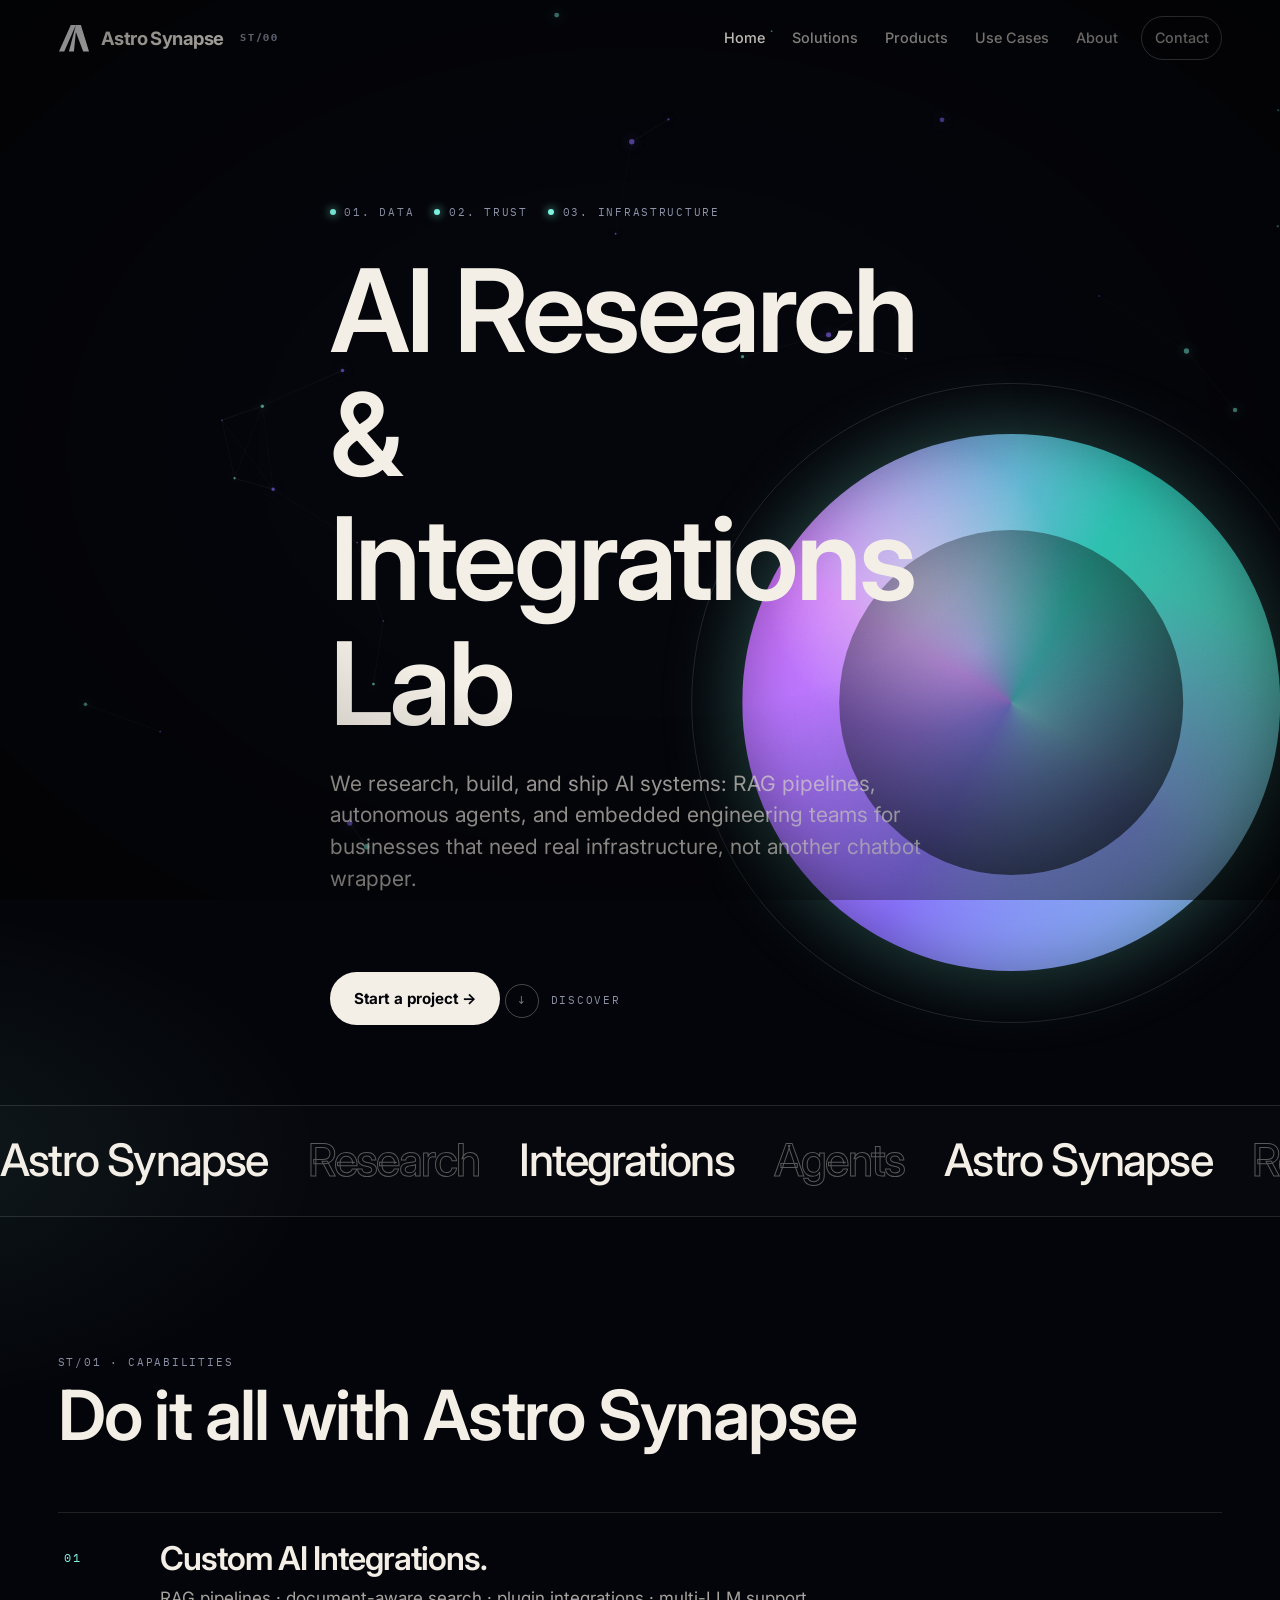
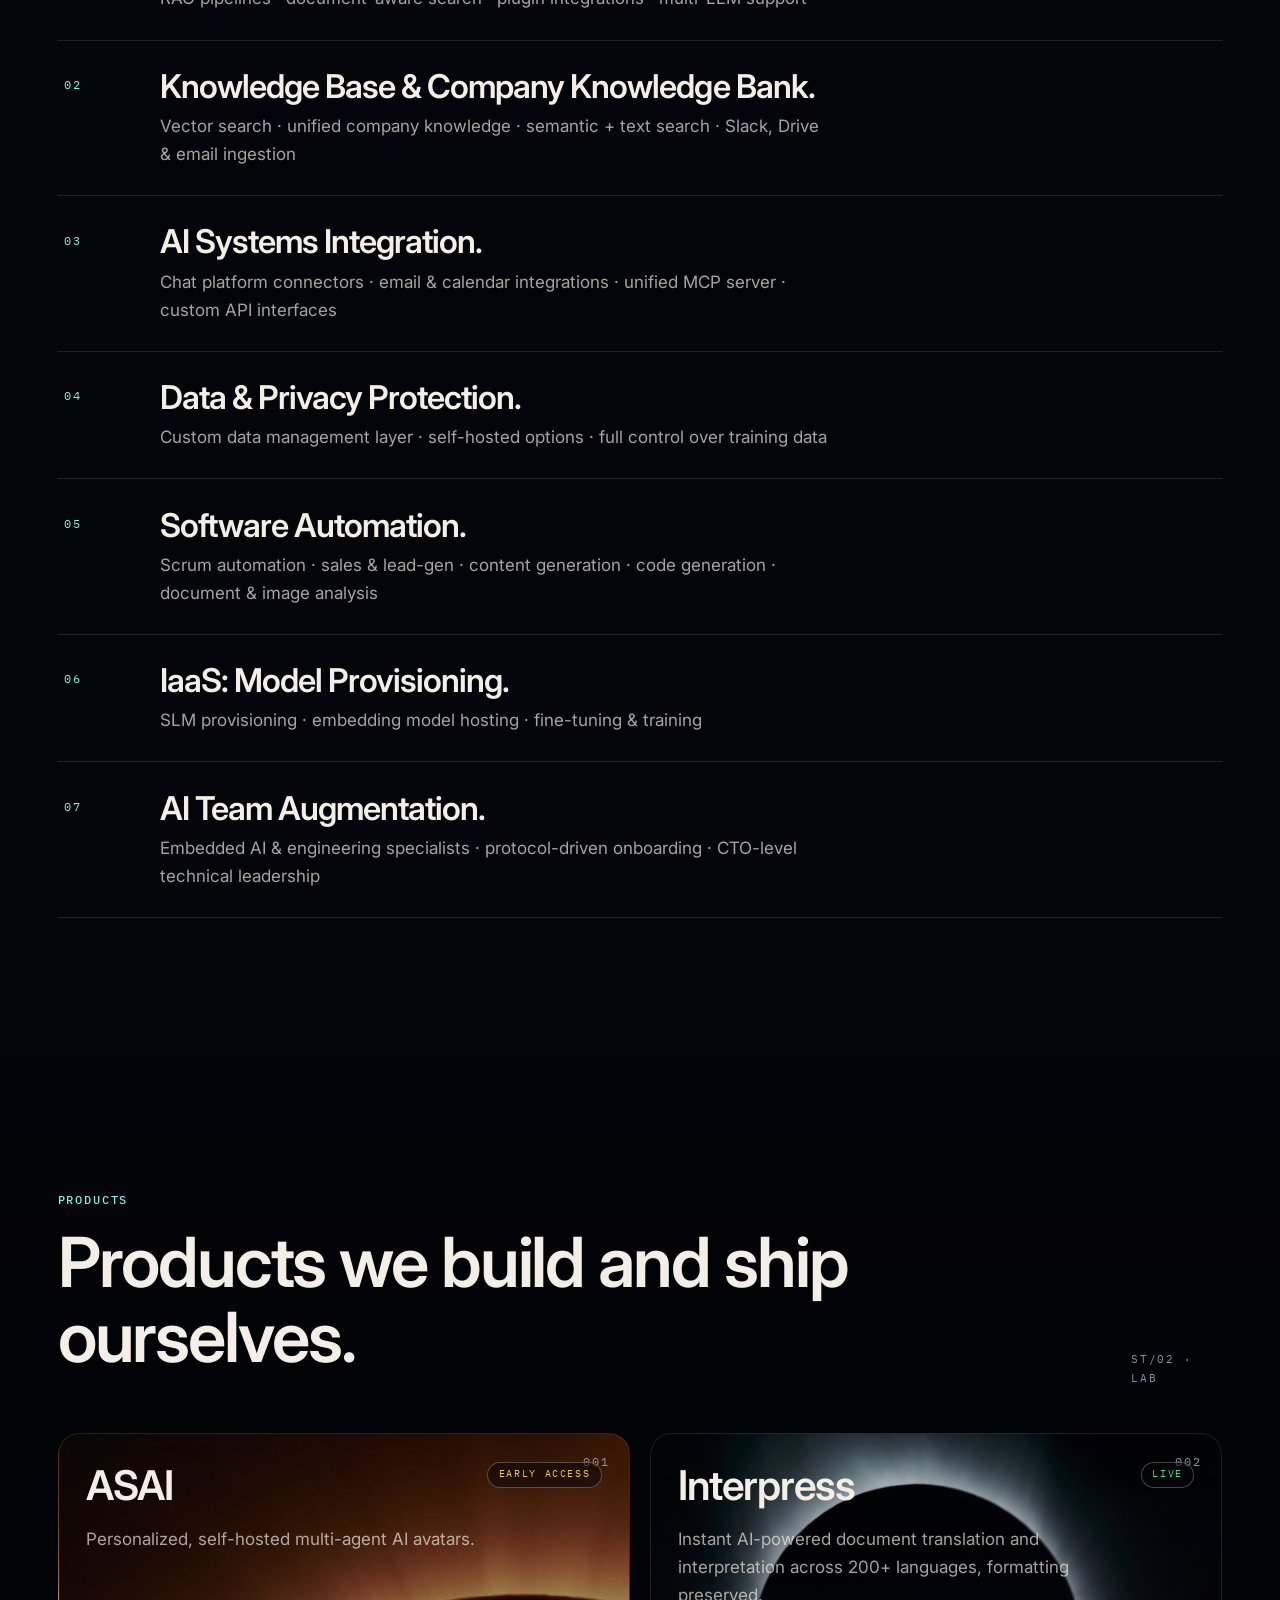
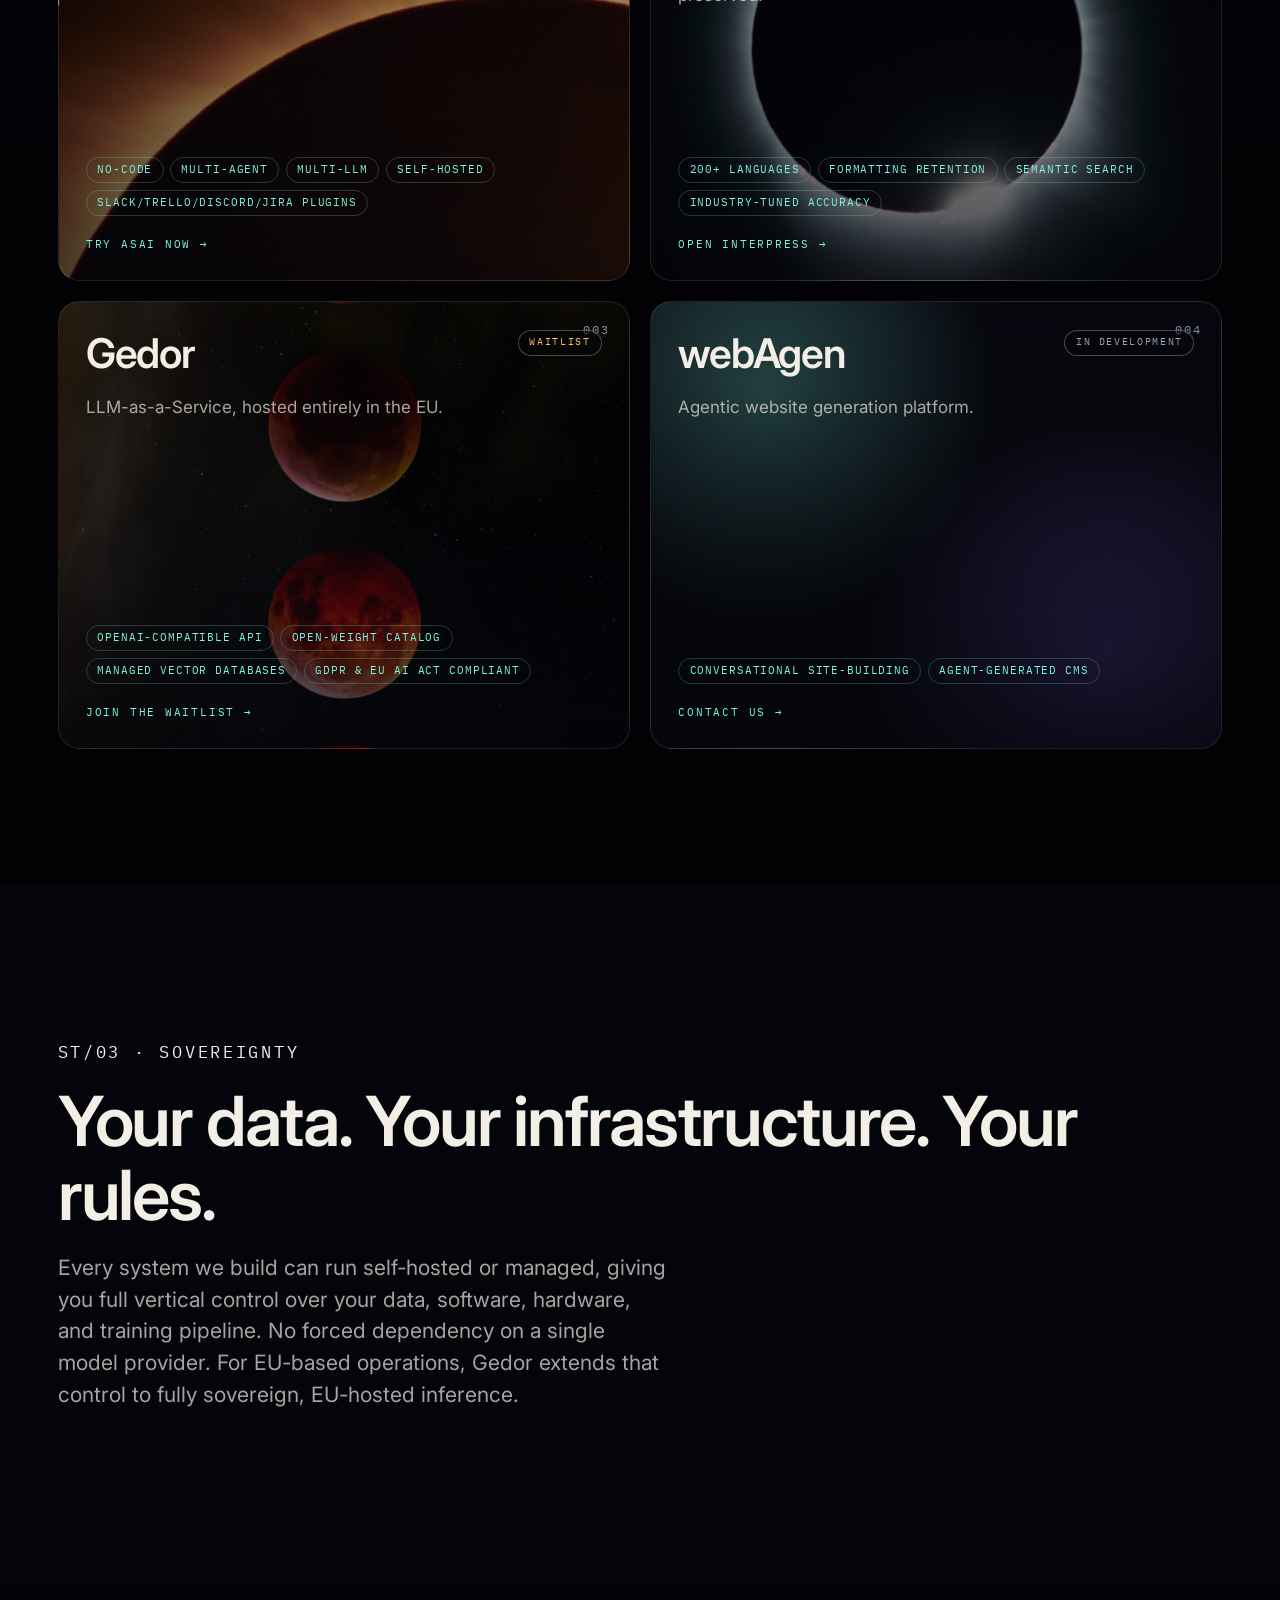
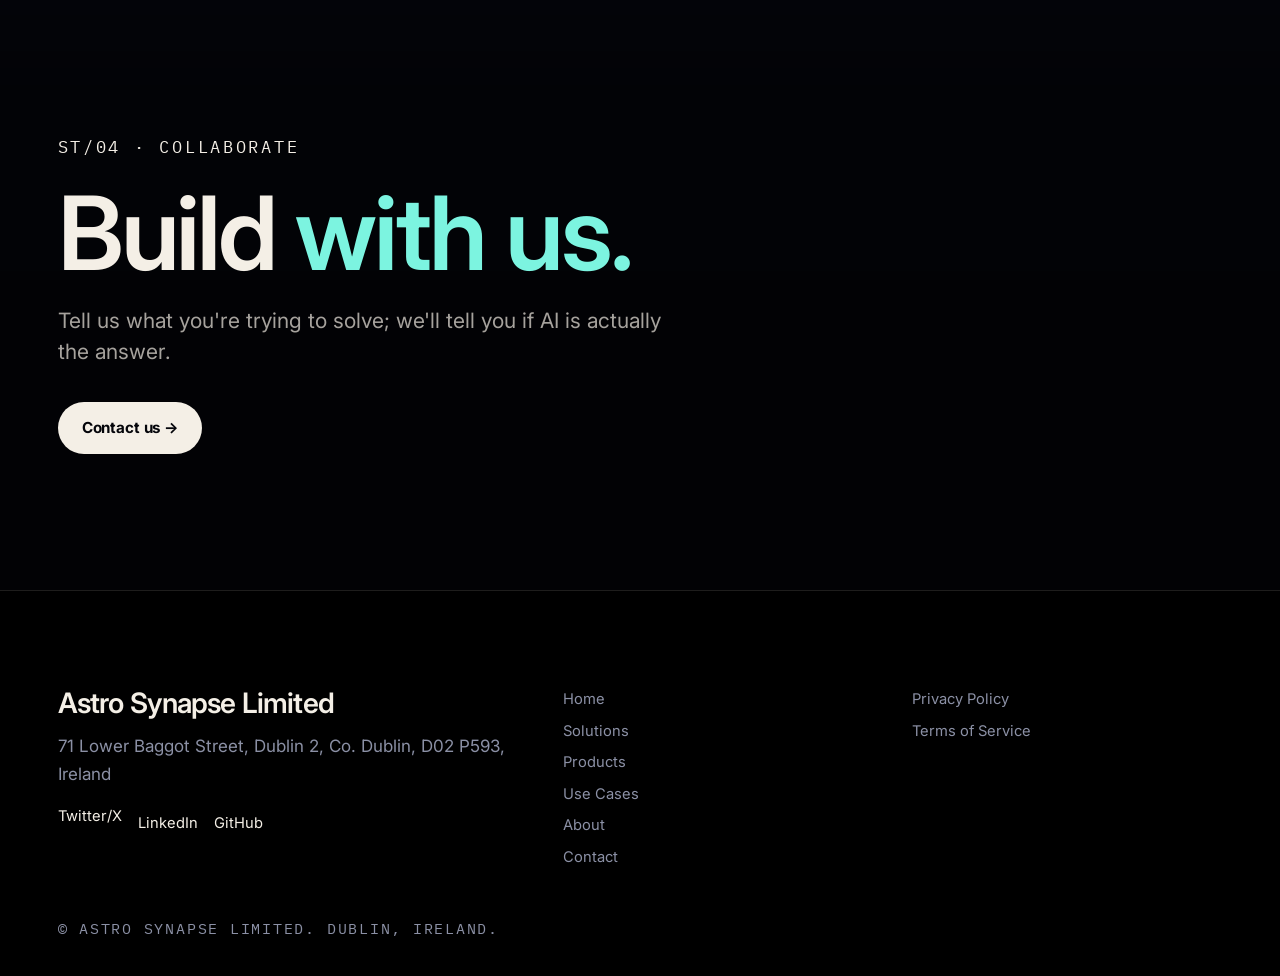
==== commit 19349b6f: "updated design" ====
--- a/index.html
+++ b/index.html
@@ -13,8 +13,8 @@
   <meta property="og:image" content="https://astrosynapse.ai/public/cards/card-2.png">
   <meta name="twitter:card" content="summary_large_image">
   <link rel="icon" type="image/png" href="favicon.png">
-  <link rel="stylesheet" href="https://api.fontshare.com/v2/css?f[]=clash-display@400,500,600,700&amp;f[]=satoshi@400,500,700,900&amp;display=swap">
-  <link rel="stylesheet" href="https://fonts.googleapis.com/css2?family=IBM+Plex+Mono:wght@400;500&amp;display=swap">
+  <link rel="stylesheet" href="https://api.fontshare.com/v2/css?f[]=satoshi@400,500,700,900&amp;display=swap">
+  <link rel="stylesheet" href="https://fonts.googleapis.com/css2?family=Inter:wght@400;500;600;700&amp;family=IBM+Plex+Mono:wght@400;500&amp;display=swap">
   <link rel="stylesheet" href="styles.css">
   <script>document.documentElement.classList.add("js");</script>
 </head>
@@ -27,7 +27,7 @@
   <header class="site-header" id="site-header">
     <div class="site-header__inner wrap">
       <a class="brand" href="index.html">
-        <img src="public/logo/logo.png" width="32" height="28" alt="">
+        <img src="public/logo/logo-white-icon.svg" width="32" height="28" alt="">
         <span>Astro Synapse</span>
         <span class="brand__code">ST/00</span>
       </a>
--- a/styles.css
+++ b/styles.css
@@ -16,8 +16,8 @@
   --wait: #f5c15a;
   --dev: #9aa3b5;
   --glow: rgba(124, 244, 224, 0.35);
-  --font-display: "Clash Display", "Satoshi", ui-sans-serif, system-ui, sans-serif;
-  --font-body: "Satoshi", ui-sans-serif, system-ui, sans-serif;
+  --font-display: Inter, "Inter Variable", ui-sans-serif, system-ui, sans-serif;
+  --font-body: "Satoshi", Inter, ui-sans-serif, system-ui, sans-serif;
   --font-mono: "IBM Plex Mono", ui-monospace, SFMono-Regular, Menlo, monospace;
   --wrap: 1220px;
   --gutter: clamp(1.15rem, 4.5vw, 5.5rem);
@@ -233,9 +233,9 @@
 h4,
 .display {
   font-family: var(--font-display);
-  font-weight: 500;
-  letter-spacing: -0.045em;
-  line-height: 0.92;
+  font-weight: 600;
+  letter-spacing: -0.03em;
+  line-height: 1.08;
   color: var(--cream);
 }
 
@@ -330,11 +330,11 @@
 .brand {
   display: inline-flex;
   align-items: center;
-  gap: 0.75rem;
-  color: var(--cream);
-  font-family: var(--font-display);
-  font-size: 1.05rem;
-  font-weight: 500;
+  gap: 0.7rem;
+  color: var(--cream);
+  font-family: var(--font-body);
+  font-size: 1.15rem;
+  font-weight: 700;
   letter-spacing: -0.03em;
 }
 
@@ -343,7 +343,7 @@
 }
 
 .brand img {
-  width: 28px;
+  width: 32px;
   height: 28px;
   object-fit: contain;
 }
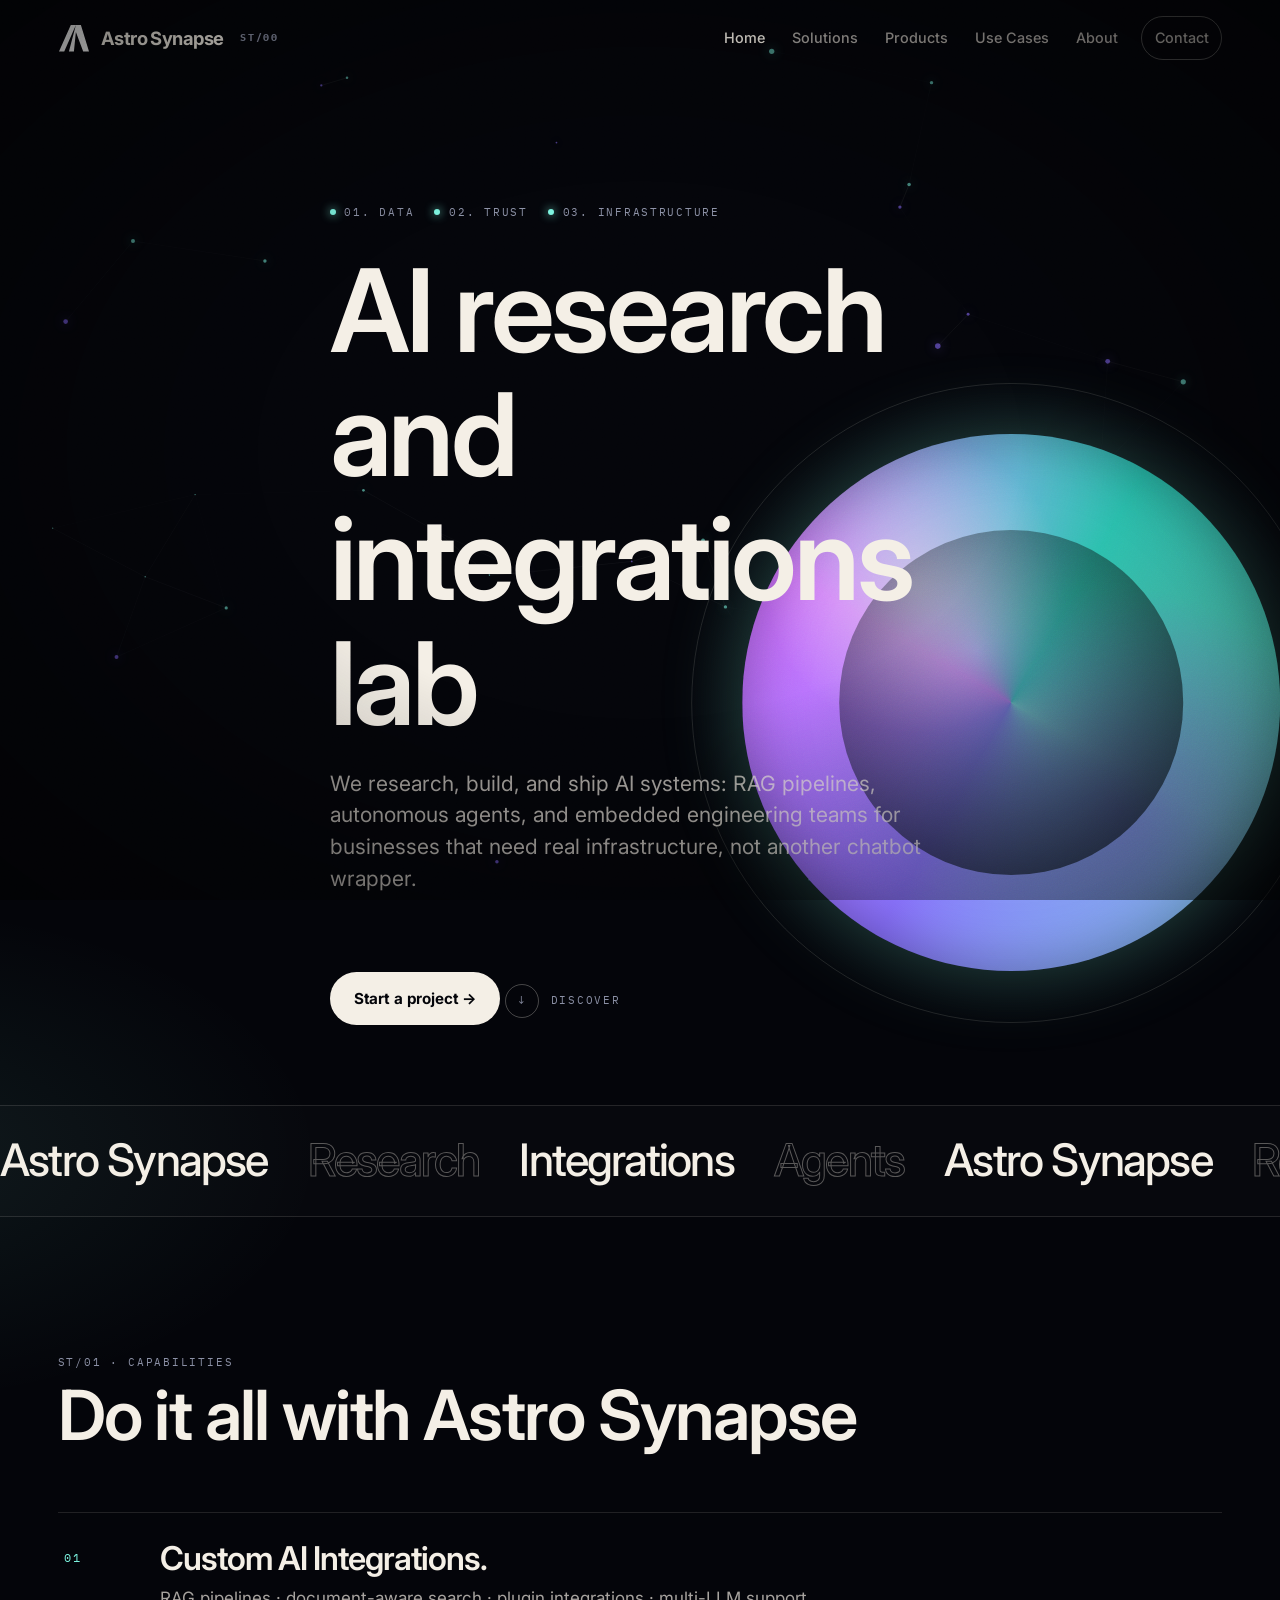
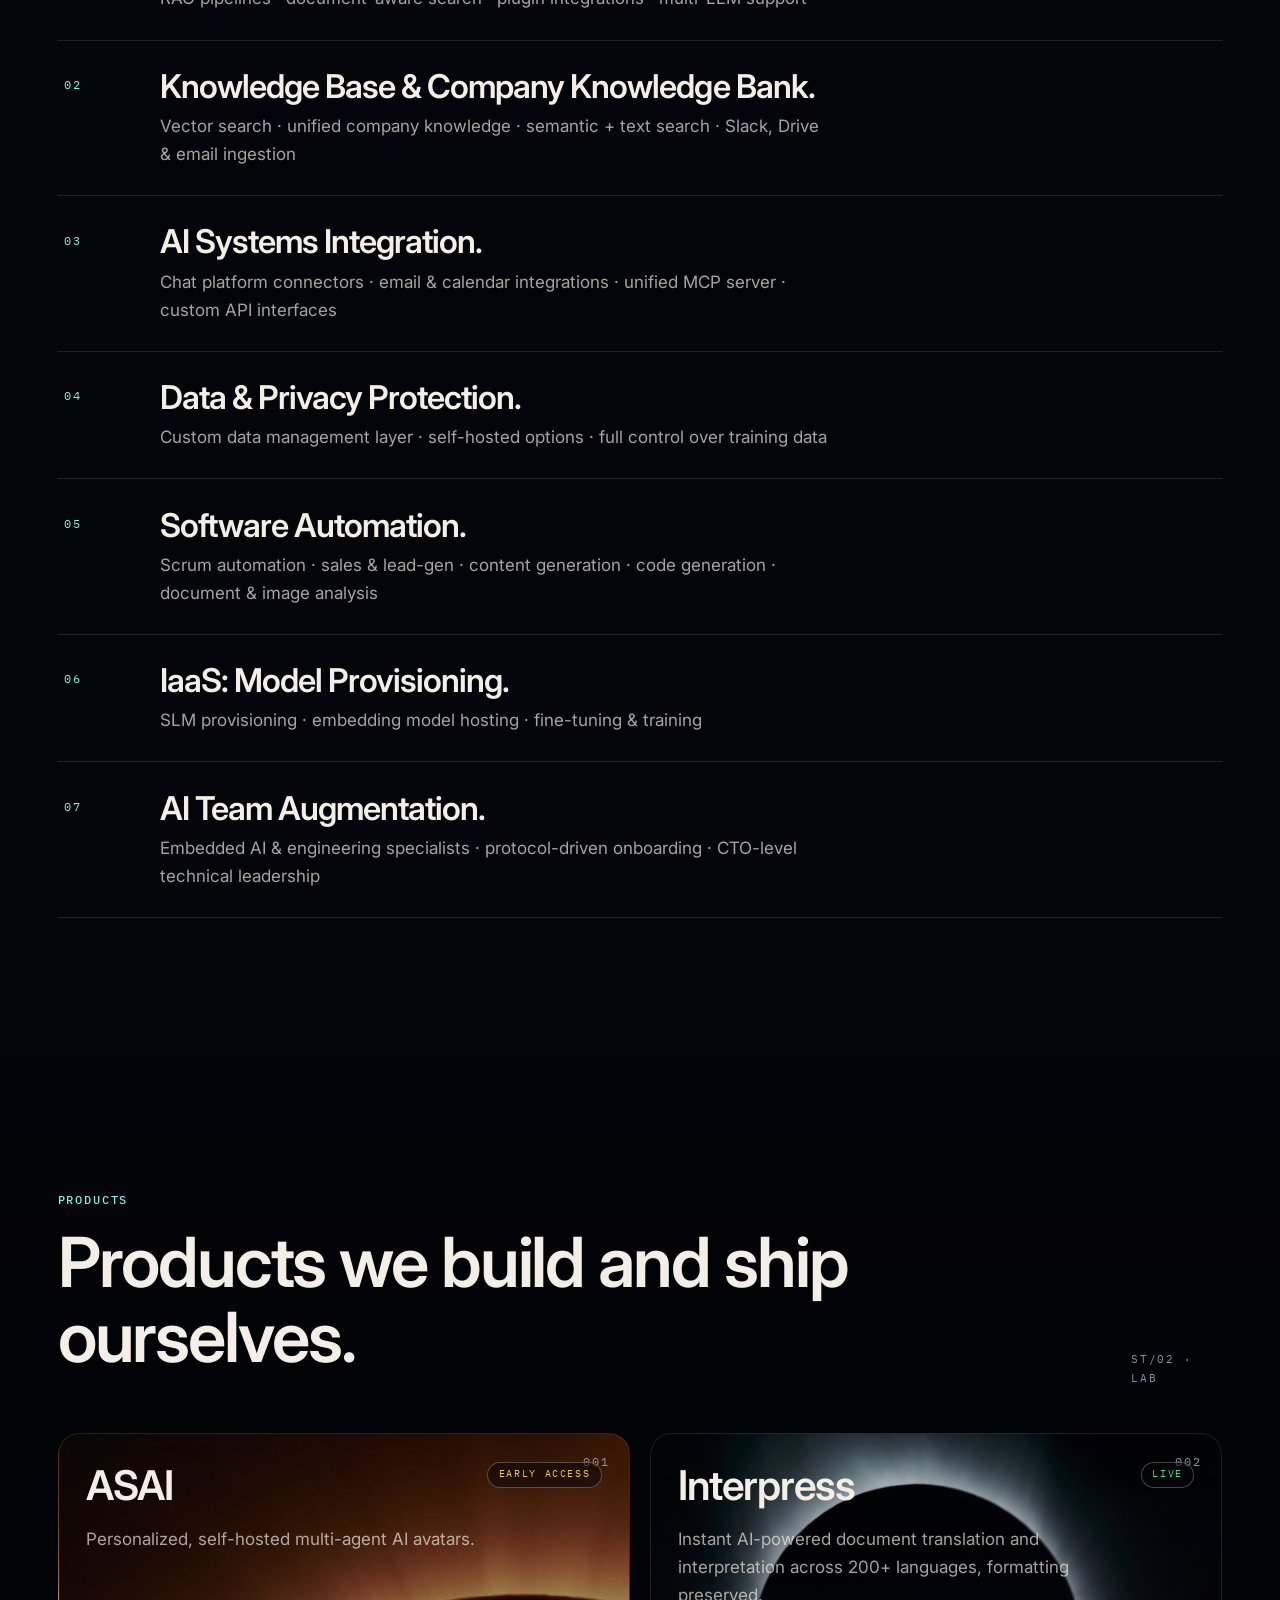
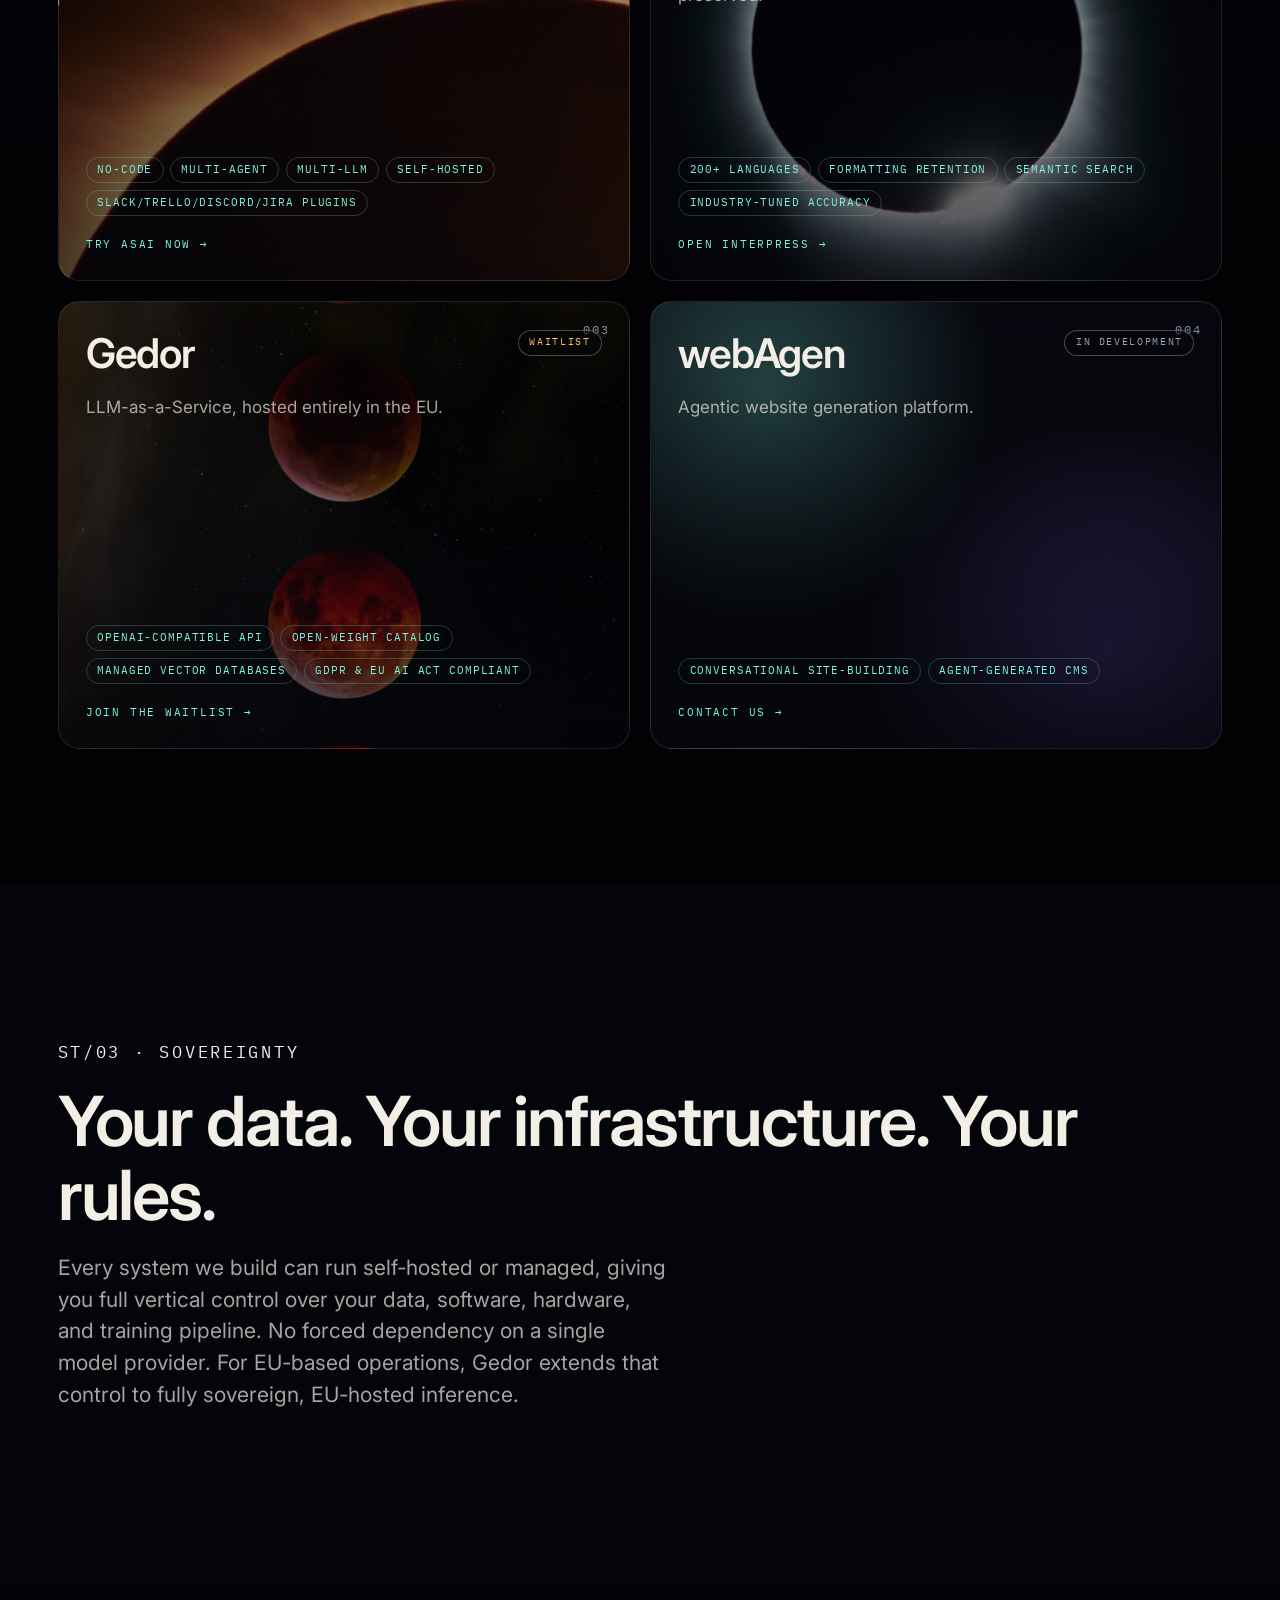
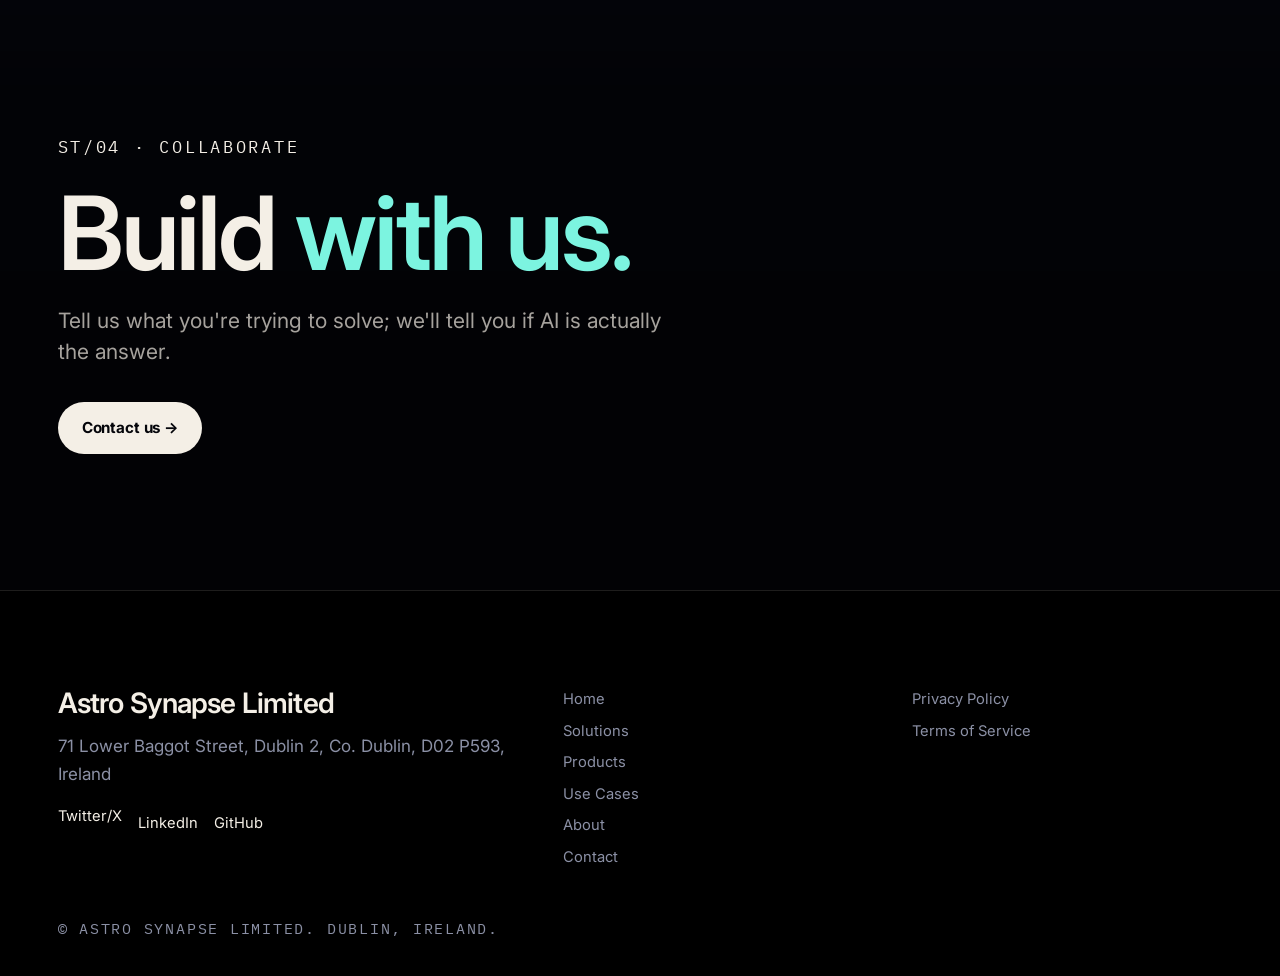
==== commit ec2200aa: "Headline update" ====
--- a/index.html
+++ b/index.html
@@ -57,7 +57,7 @@
       </div>
       <div class="wrap hero__copy">
         <p class="kicker"><span>01. Data</span><span>02. Trust</span><span>03. Infrastructure</span></p>
-        <h1><span class="line">AI Research &amp;</span><span class="line">Integrations Lab</span></h1>
+        <h1>AI research and integrations lab</h1>
         <p class="lede">We research, build, and ship AI systems: RAG pipelines, autonomous agents, and embedded engineering teams for businesses that need real infrastructure, not another chatbot wrapper.</p>
         <a class="btn btn--primary" href="contact.html">Start a project →</a>
         <a class="discover" href="#lab">
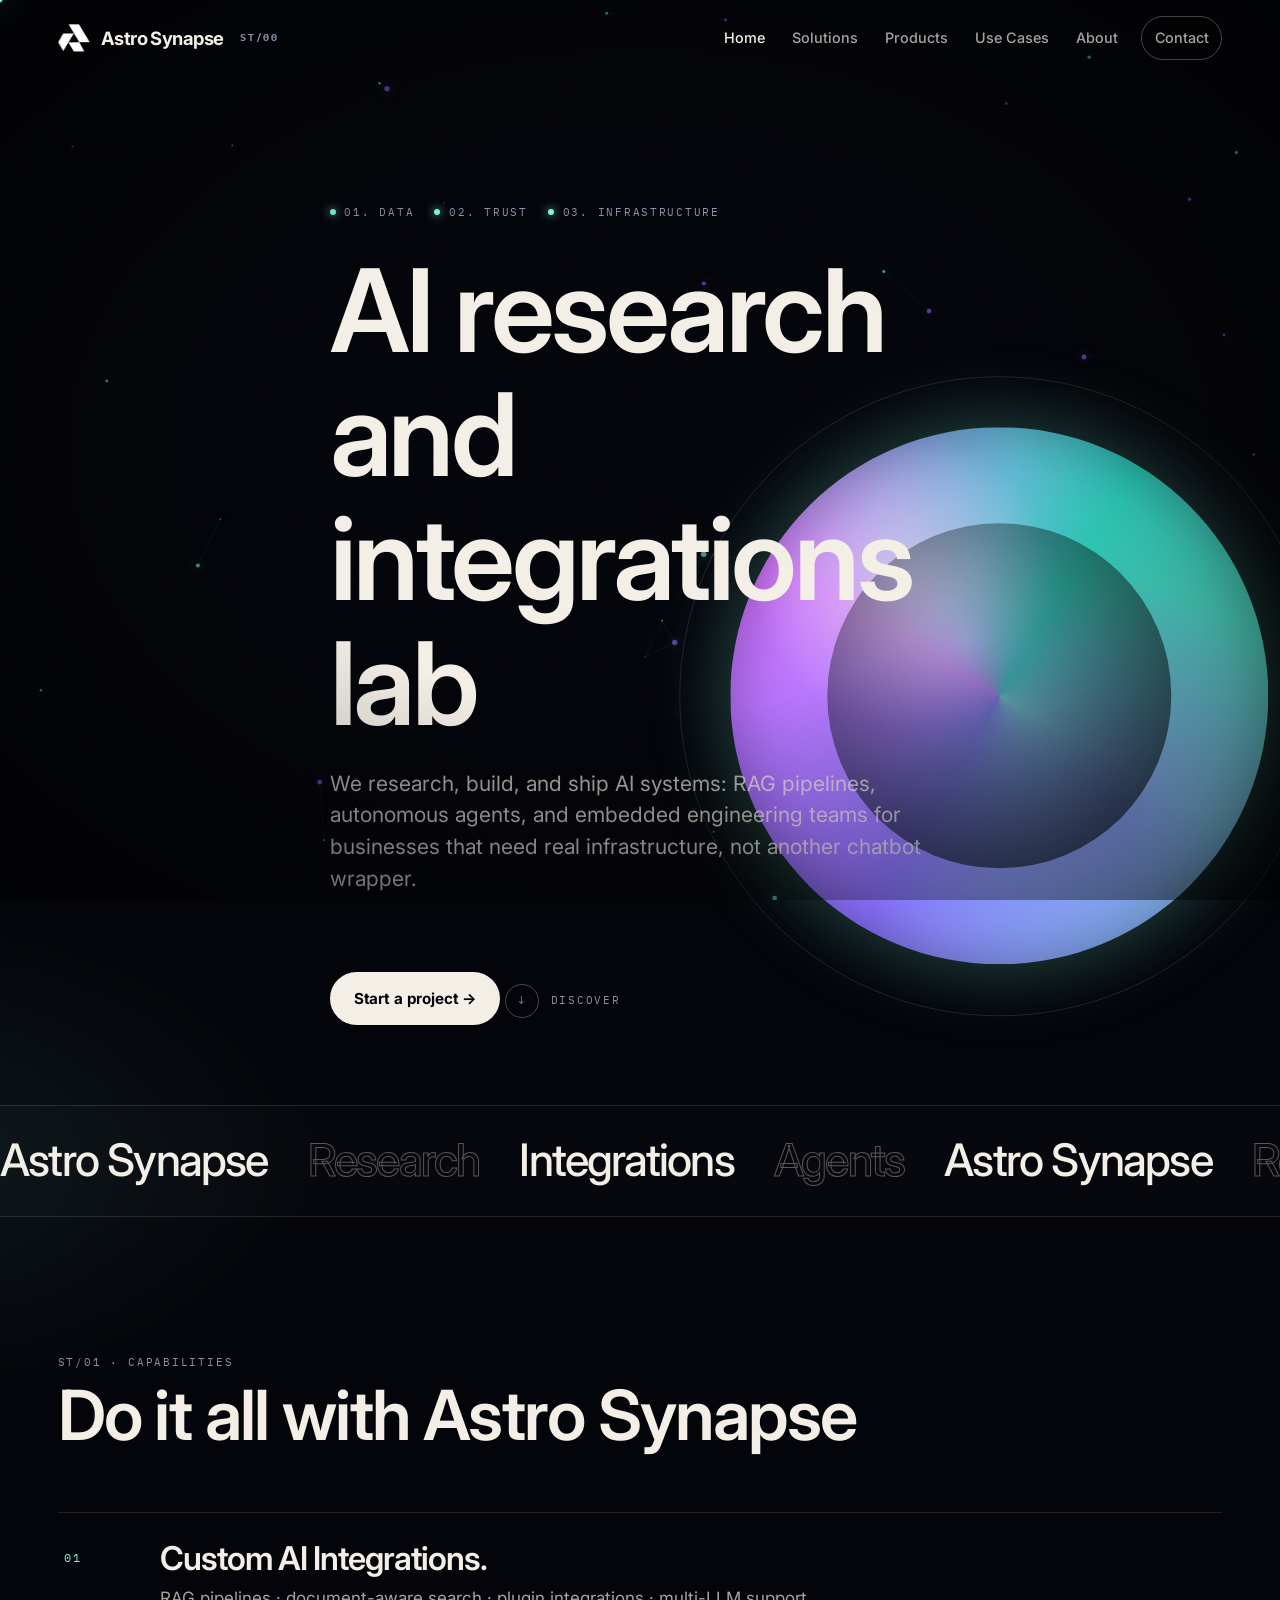
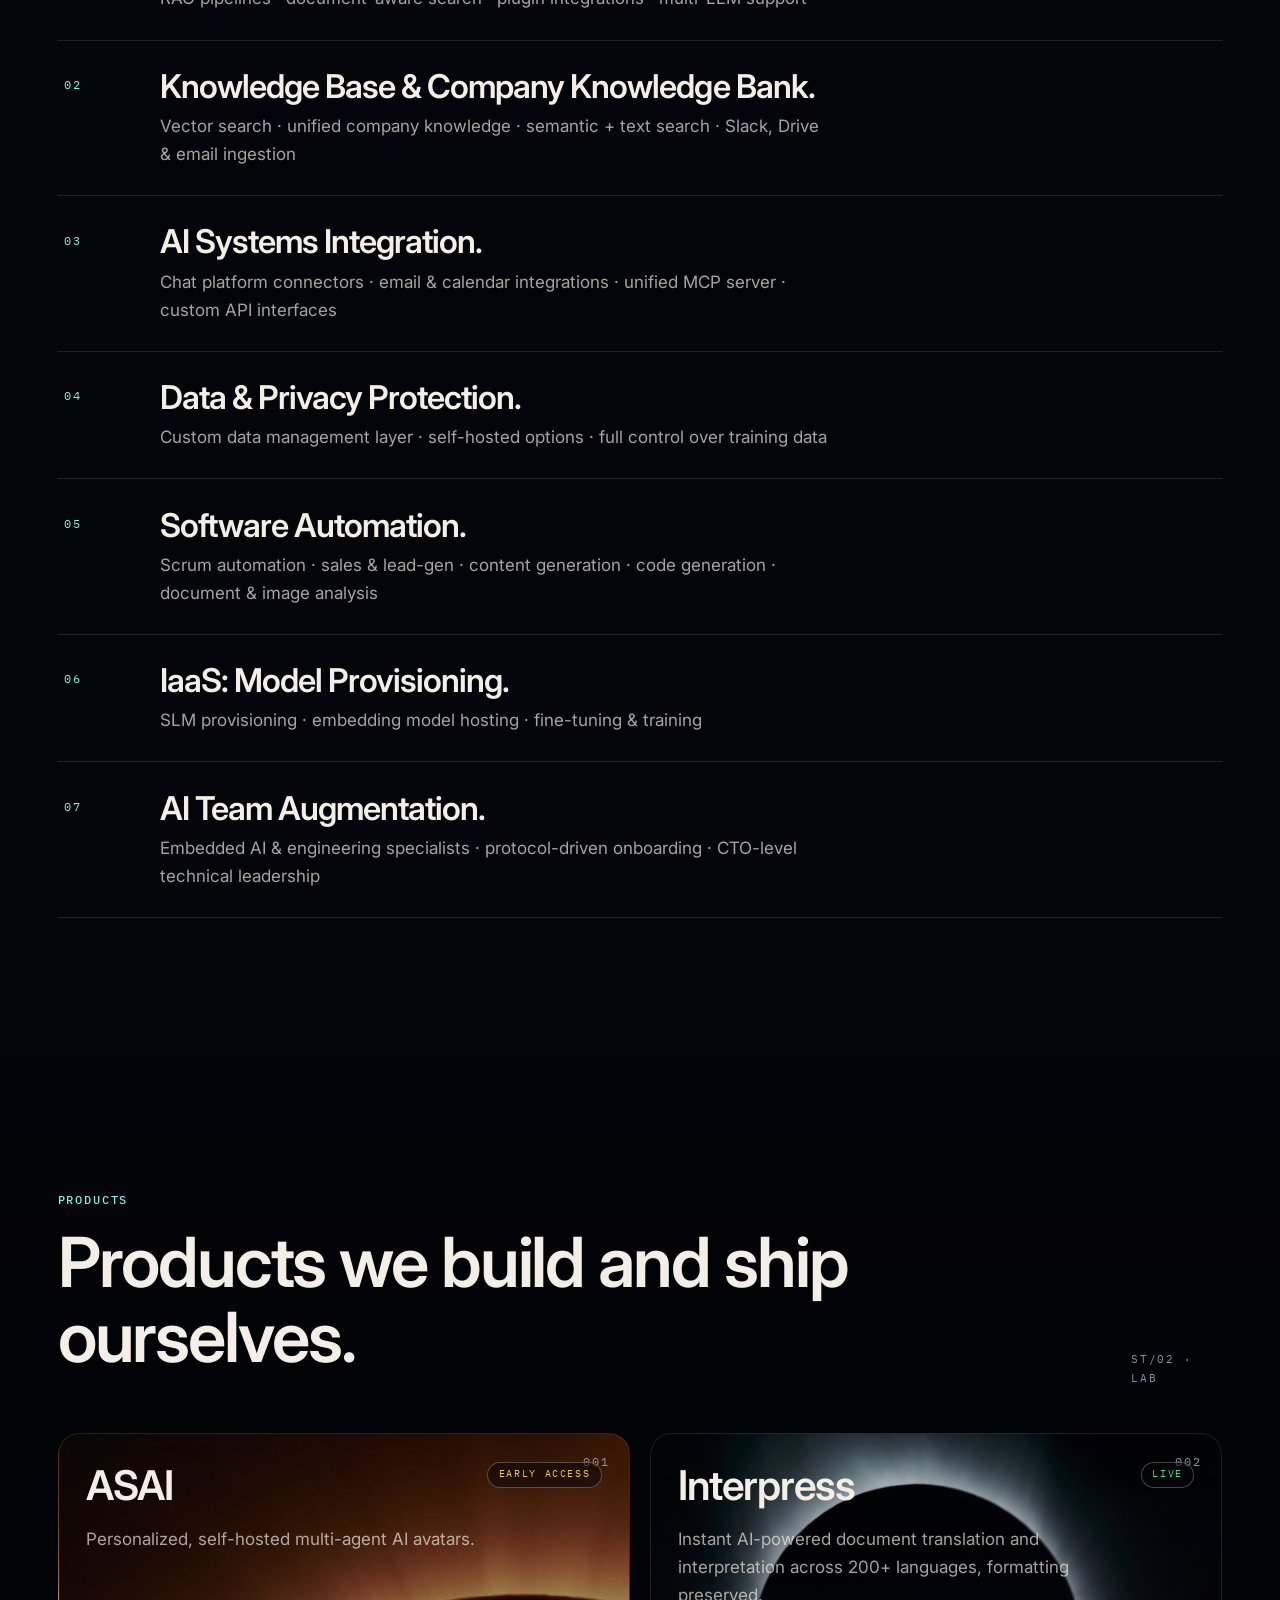
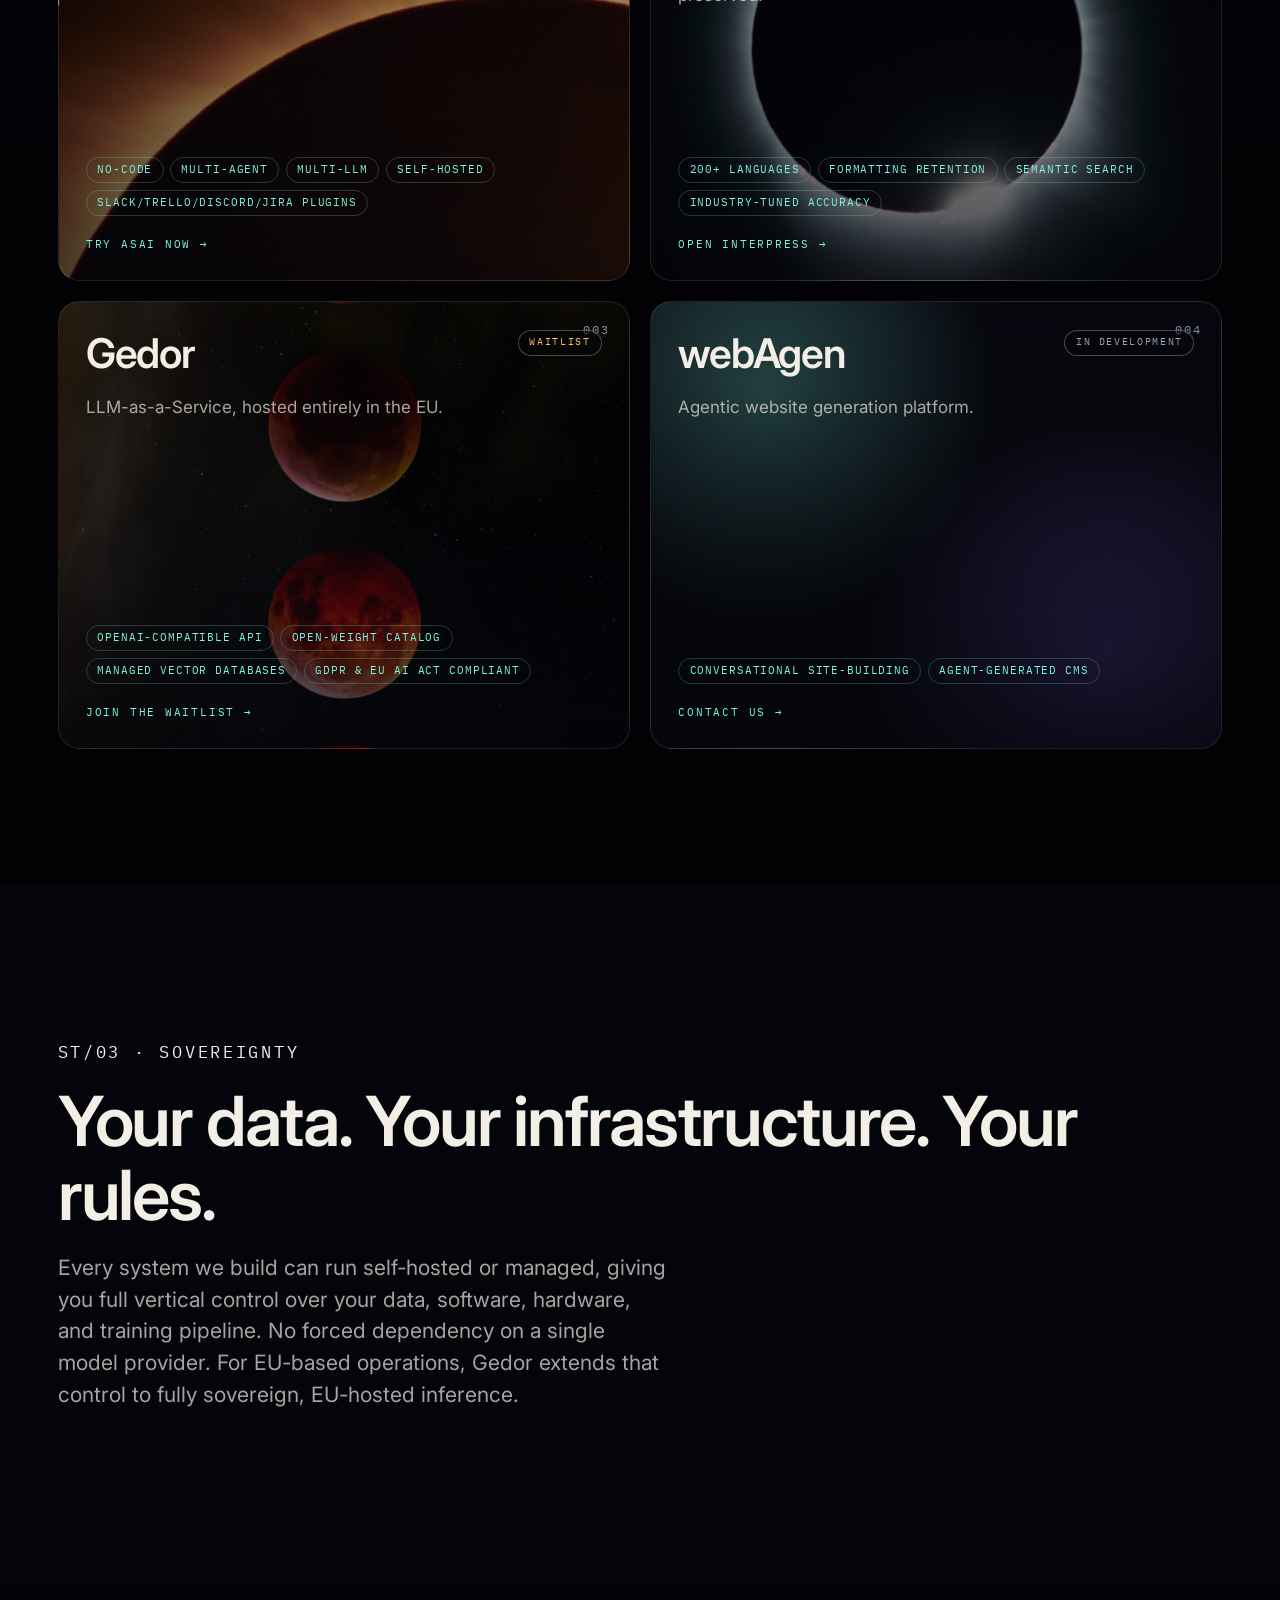
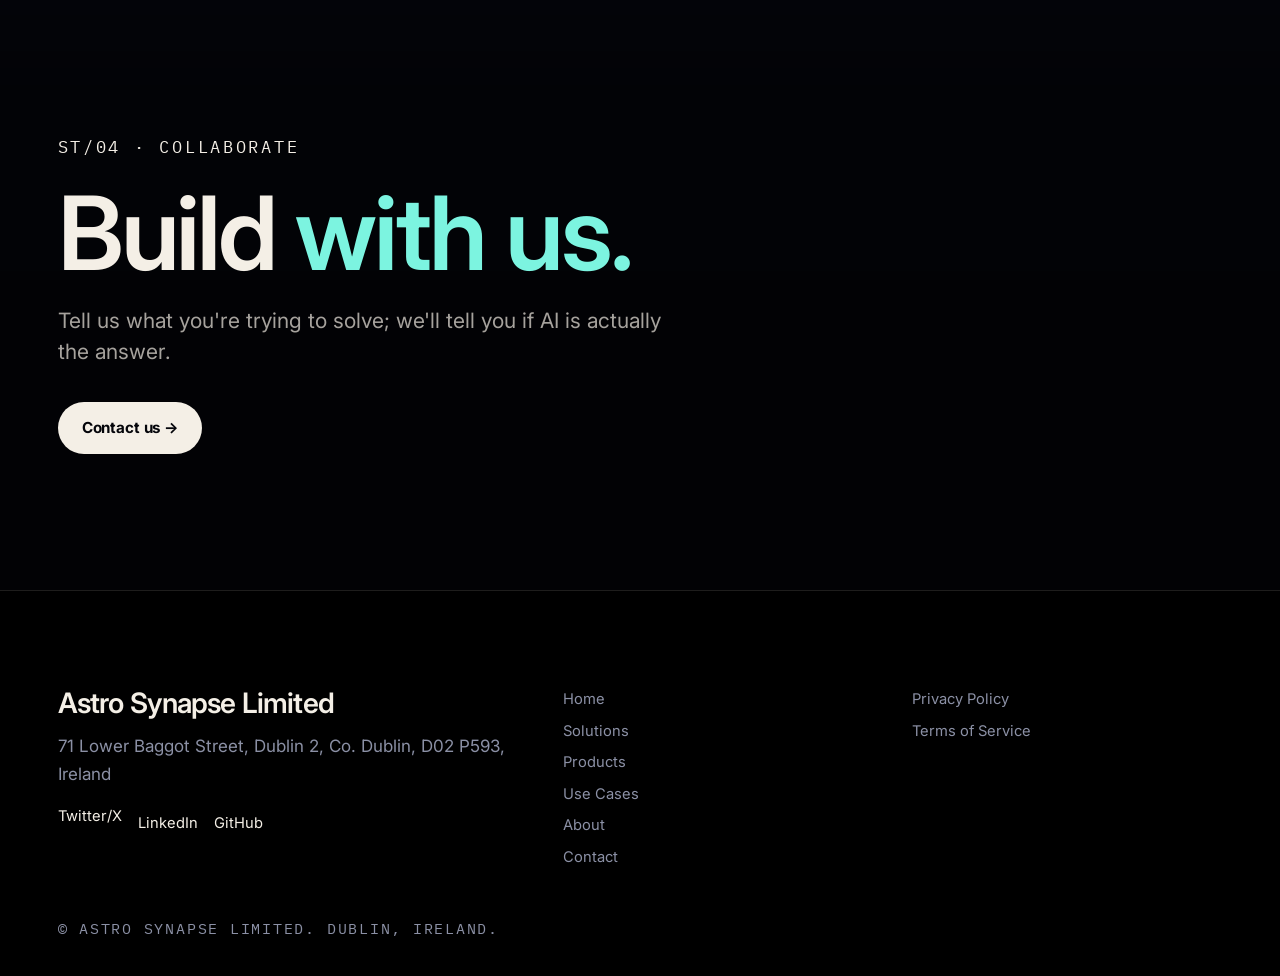
==== commit cf156eb5: "Logo update" ====
--- a/index.html
+++ b/index.html
@@ -27,7 +27,7 @@
   <header class="site-header" id="site-header">
     <div class="site-header__inner wrap">
       <a class="brand" href="index.html">
-        <img src="public/logo/logo-white-icon.svg" width="32" height="28" alt="">
+        <img src="public/logo/logo-white.png" width="32" height="28" alt="">
         <span>Astro Synapse</span>
         <span class="brand__code">ST/00</span>
       </a>
--- a/styles.css
+++ b/styles.css
@@ -306,7 +306,7 @@
 .site-header {
   position: sticky;
   top: 0;
-  z-index: 60;
+  z-index: 85;
   height: var(--header);
   border-bottom: 1px solid transparent;
   transition: background-color 400ms var(--ease), border-color 400ms var(--ease), backdrop-filter 400ms var(--ease);
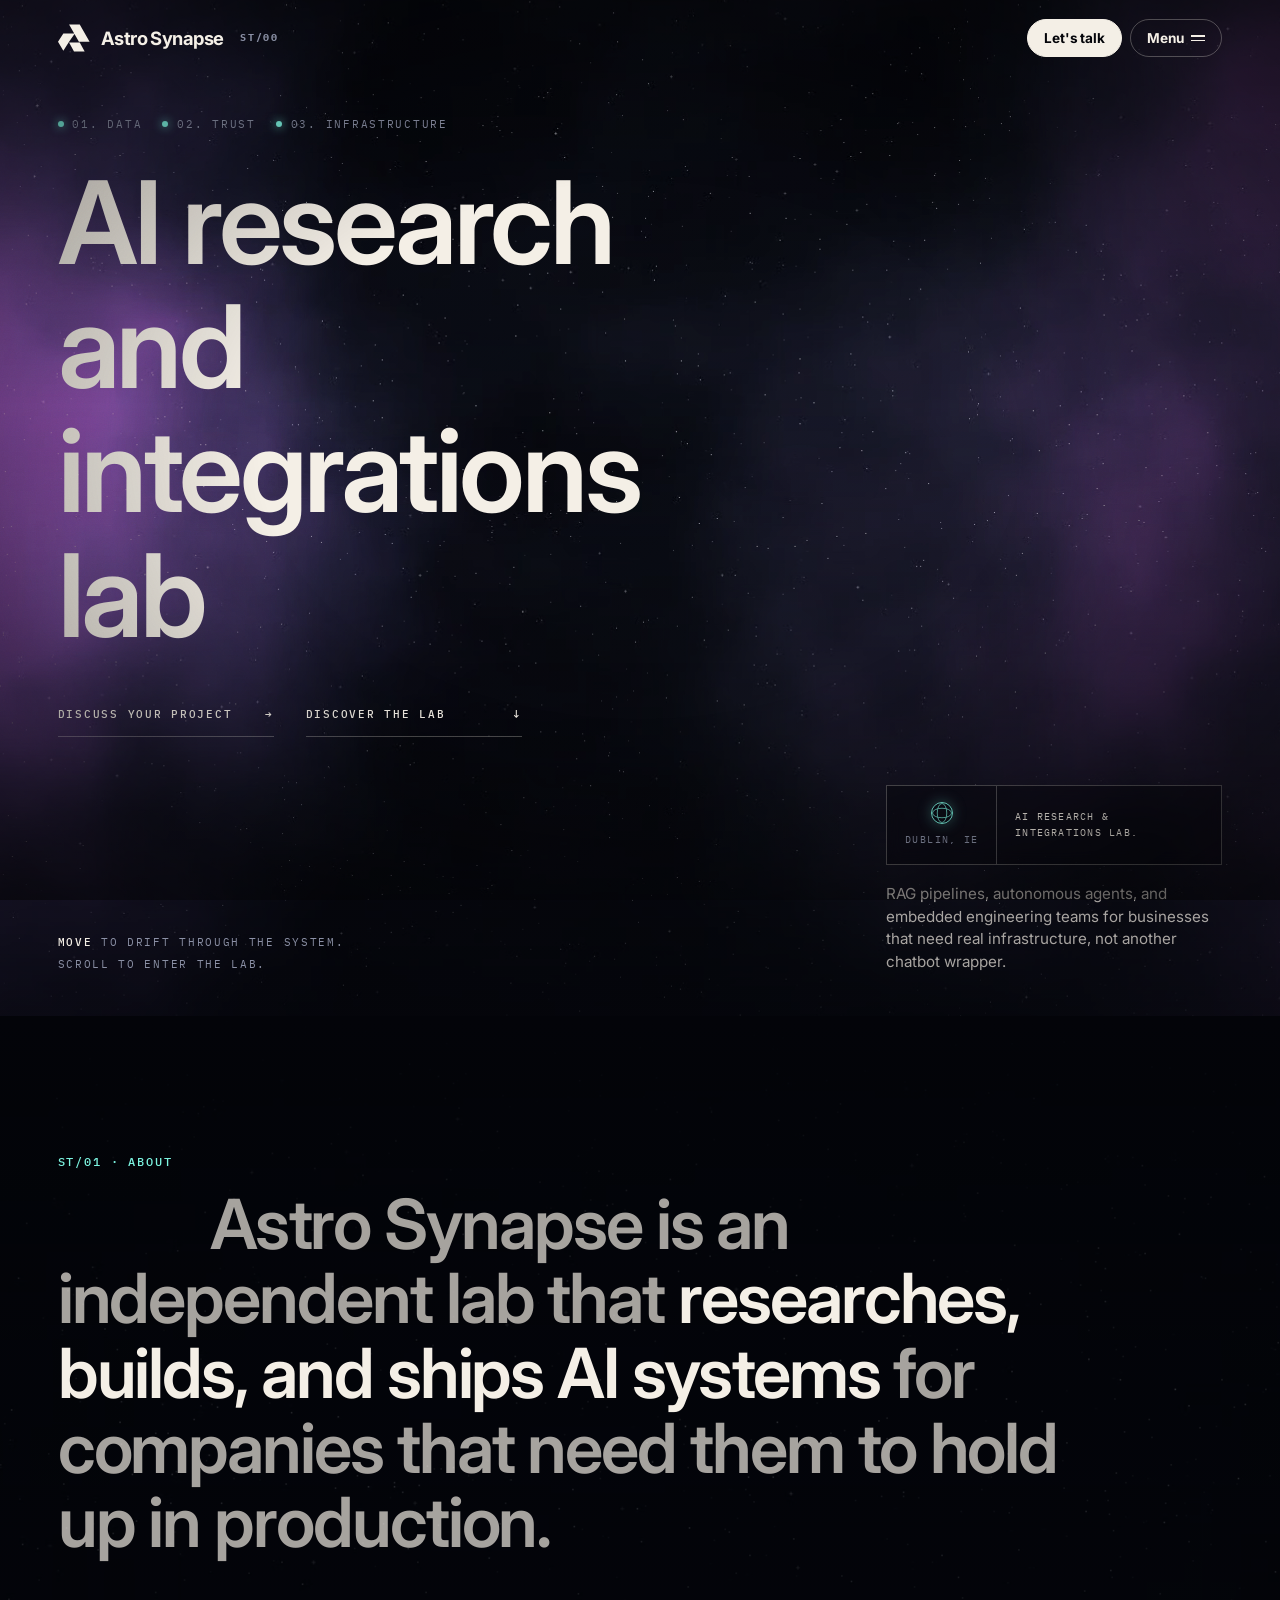
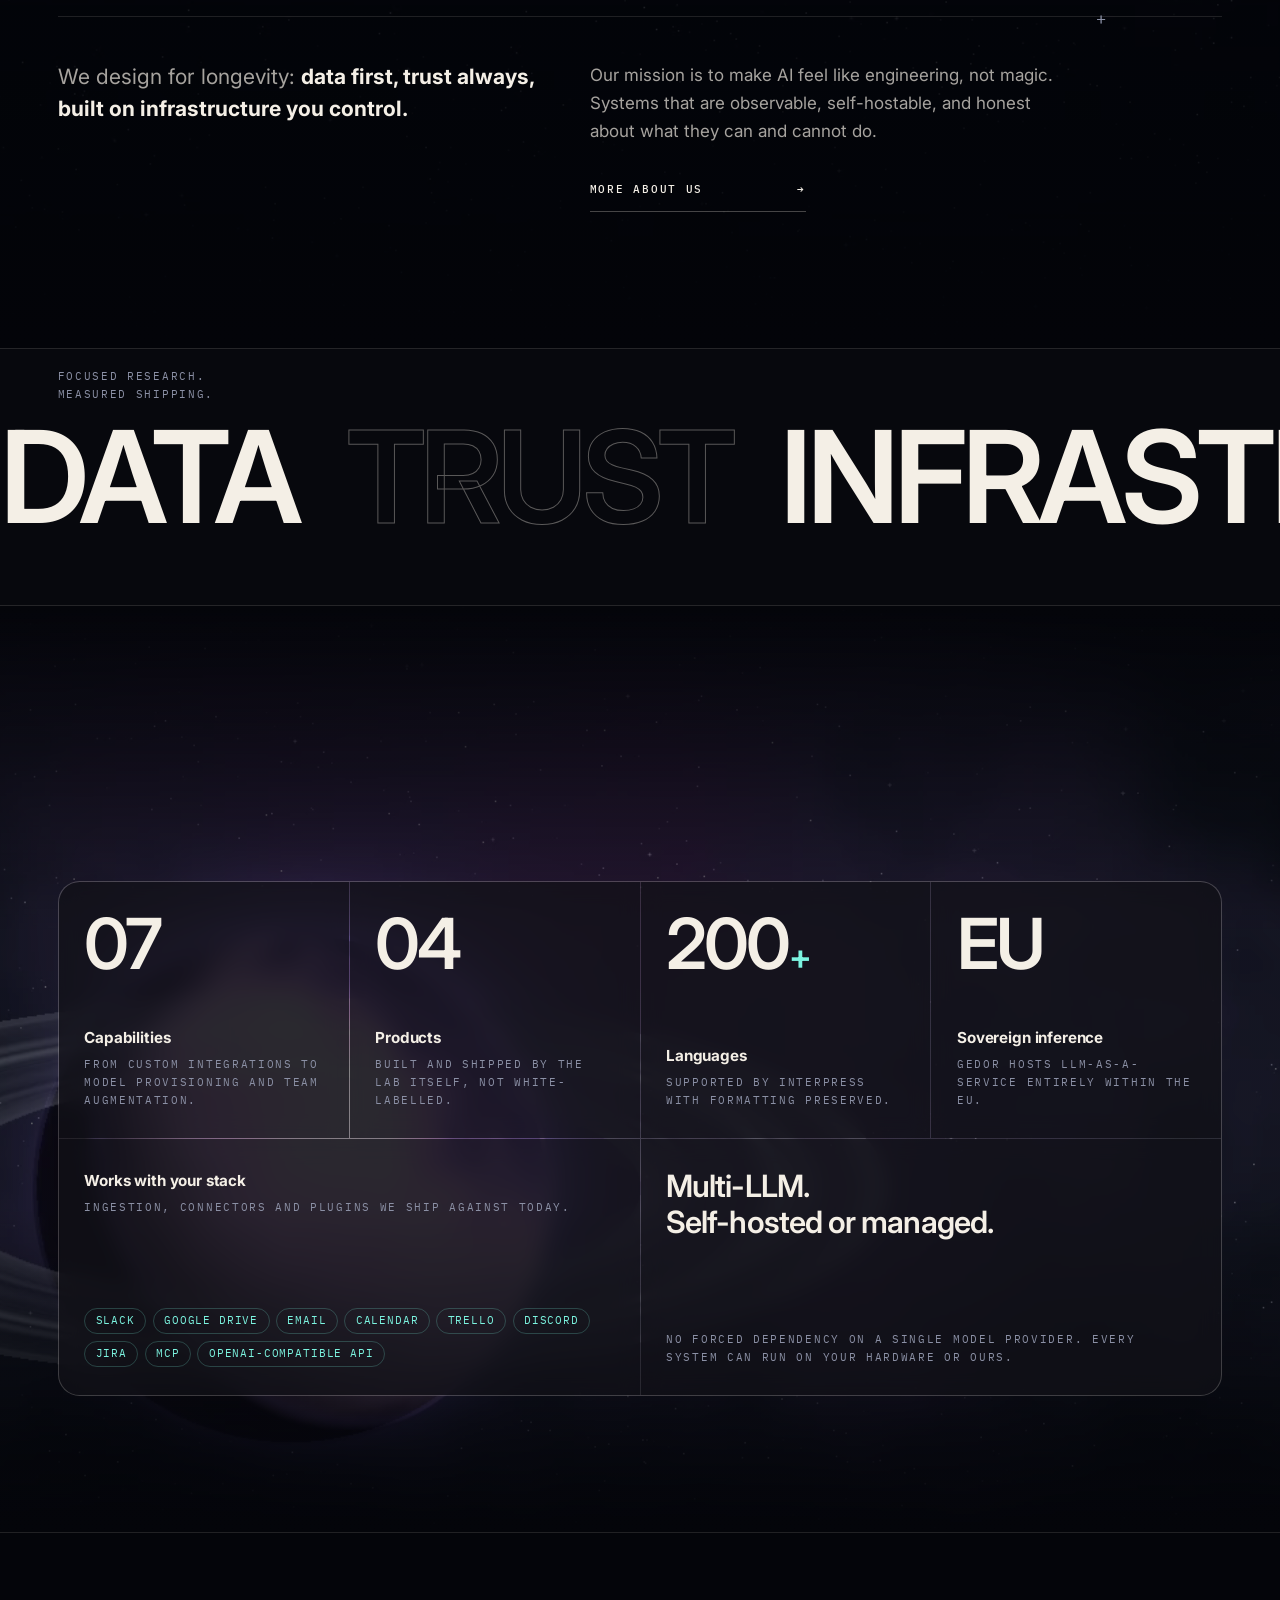
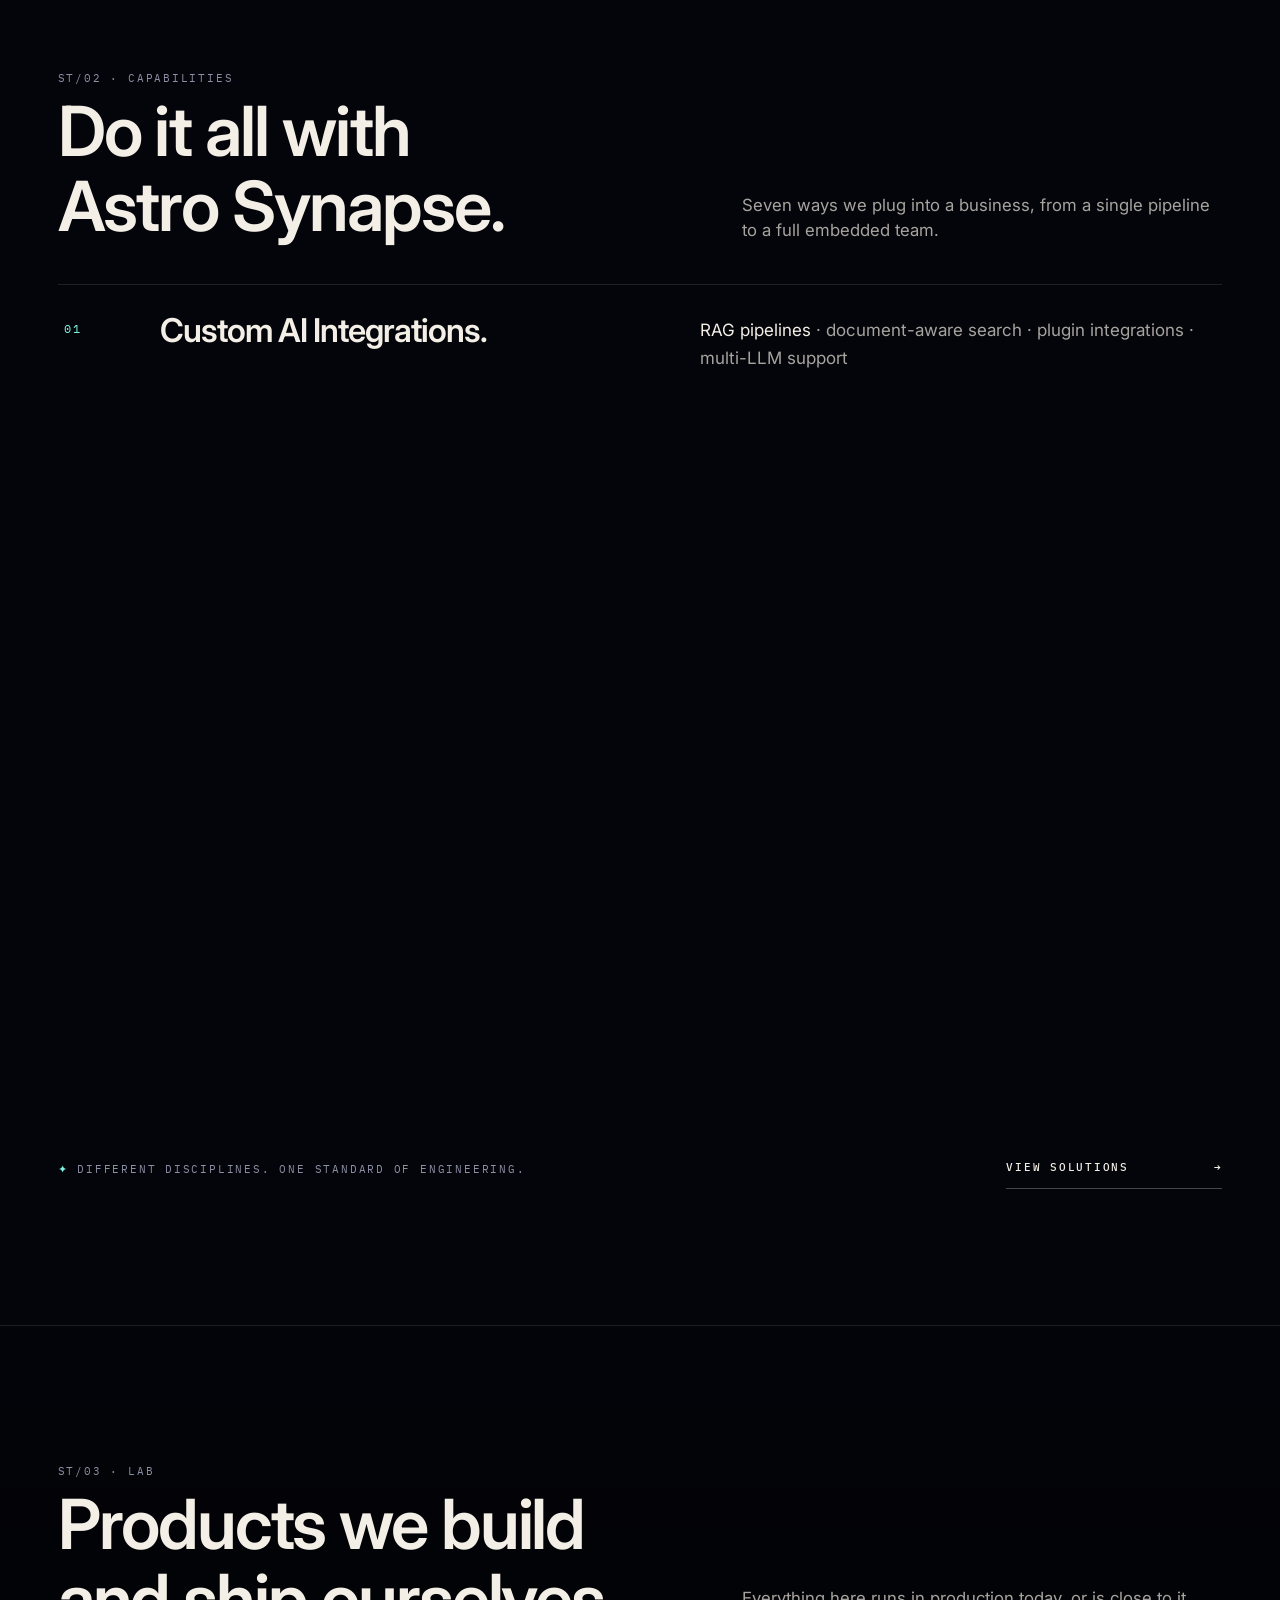
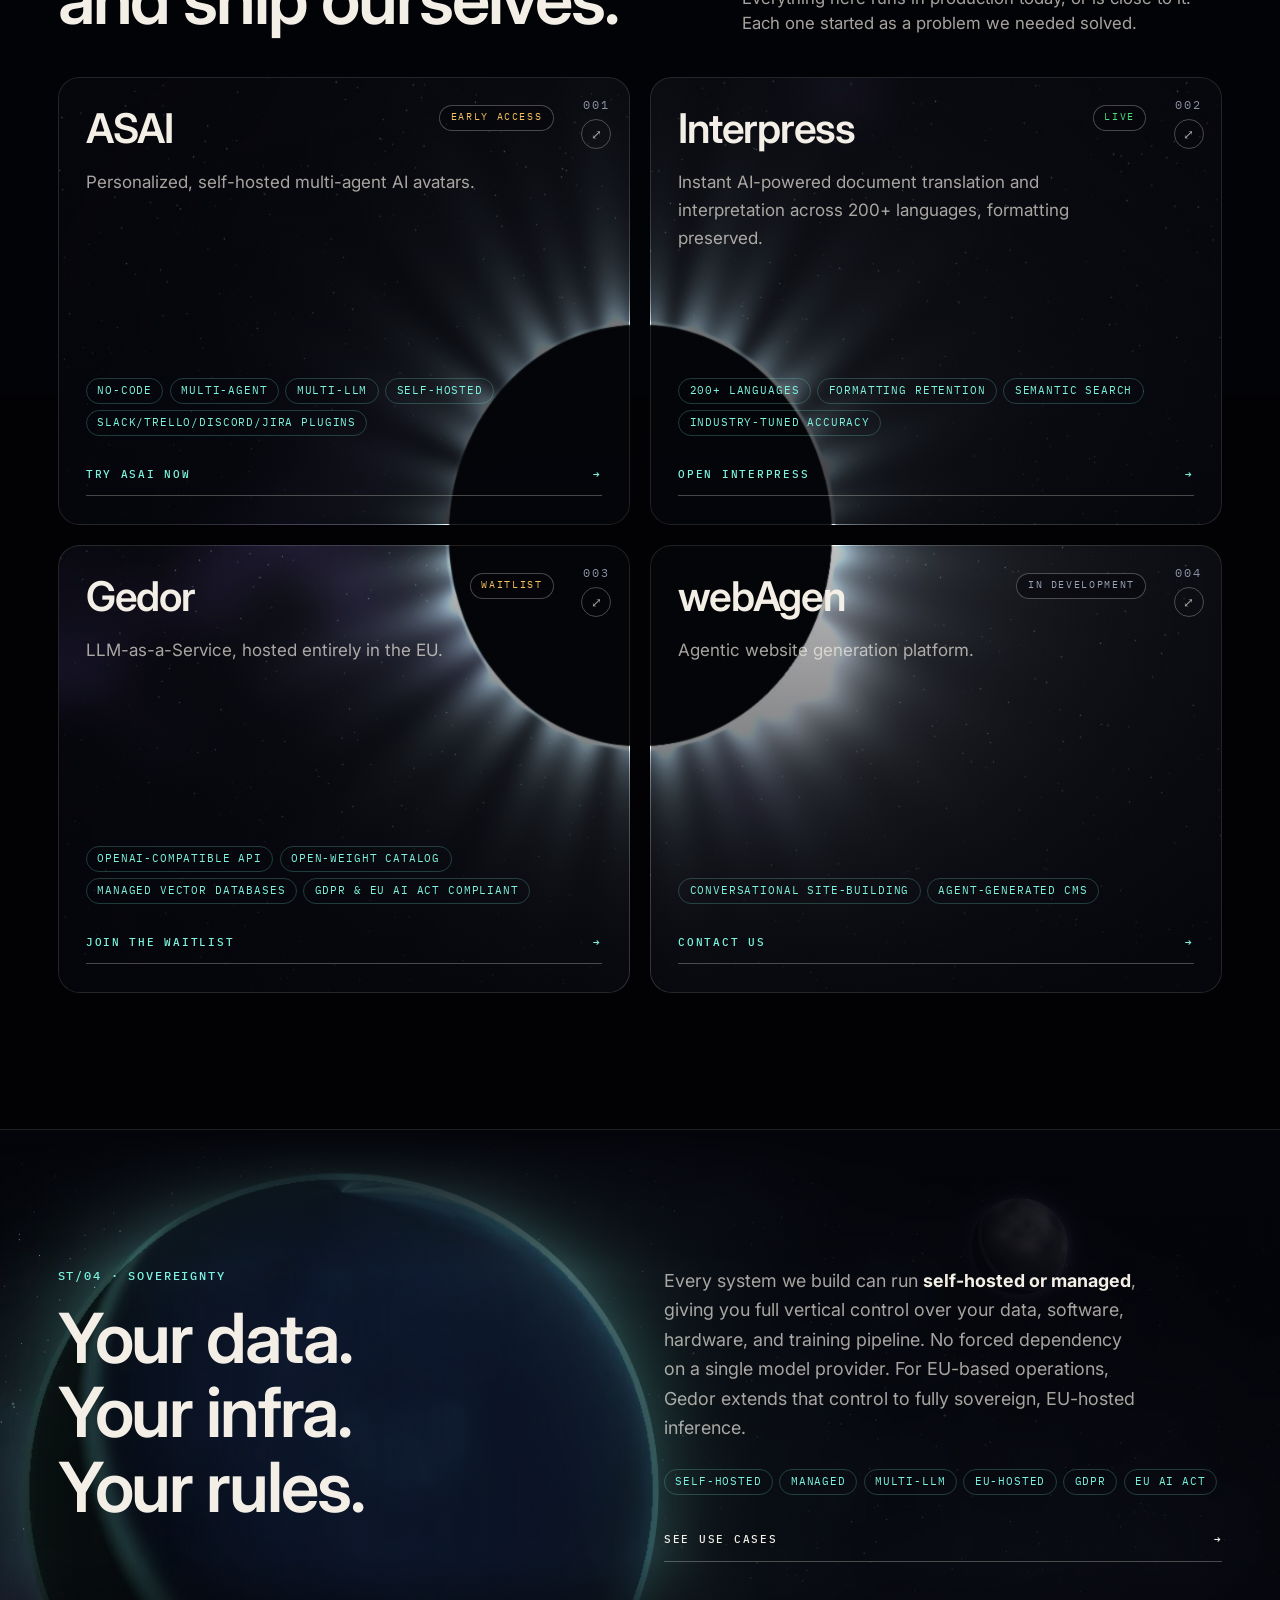
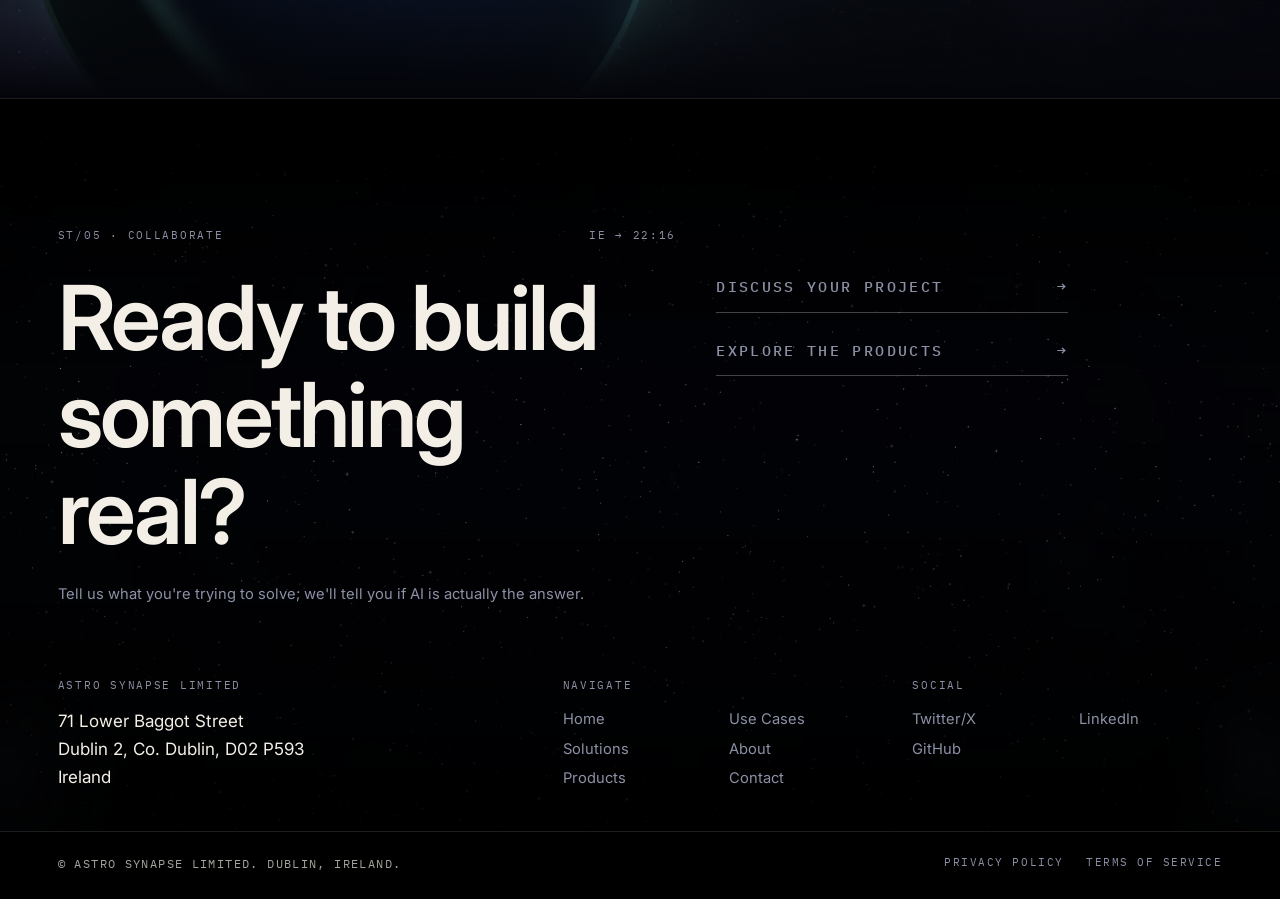
==== commit b6b16146: "New design" ====
--- a/index.html
+++ b/index.html
@@ -1,264 +1,298 @@
-<!DOCTYPE html>
+<!doctype html>
 <html lang="en">
 <head>
-  <meta charset="utf-8">
-  <meta name="viewport" content="width=device-width, initial-scale=1">
-  <title>Astro Synapse · AI Research &amp; Integrations Lab</title>
-  <meta name="description" content="We research, build, and ship AI systems: RAG pipelines, autonomous agents, and embedded engineering teams for businesses that need real infrastructure, not another chatbot wrapper.">
-  <link rel="canonical" href="https://astrosynapse.ai/">
-  <meta property="og:type" content="website">
-  <meta property="og:url" content="https://astrosynapse.ai/">
-  <meta property="og:title" content="Astro Synapse · AI Research &amp; Integrations Lab">
-  <meta property="og:description" content="We research, build, and ship AI systems: RAG pipelines, autonomous agents, and embedded engineering teams.">
-  <meta property="og:image" content="https://astrosynapse.ai/public/cards/card-2.png">
-  <meta name="twitter:card" content="summary_large_image">
-  <link rel="icon" type="image/png" href="favicon.png">
-  <link rel="stylesheet" href="https://api.fontshare.com/v2/css?f[]=satoshi@400,500,700,900&amp;display=swap">
-  <link rel="stylesheet" href="https://fonts.googleapis.com/css2?family=Inter:wght@400;500;600;700&amp;family=IBM+Plex+Mono:wght@400;500&amp;display=swap">
-  <link rel="stylesheet" href="styles.css">
-  <script>document.documentElement.classList.add("js");</script>
+<meta charset="utf-8">
+<meta name="viewport" content="width=device-width, initial-scale=1">
+<title>Astro Synapse · AI Research &amp; Integrations Lab</title>
+<meta name="description" content="We research, build, and ship AI systems: RAG pipelines, autonomous agents, and embedded engineering teams for businesses that need real infrastructure, not another chatbot wrapper.">
+<link rel="canonical" href="https://astrosynapse.ai/">
+<meta property="og:type" content="website">
+<meta property="og:url" content="https://astrosynapse.ai/">
+<meta property="og:title" content="Astro Synapse · AI Research &amp; Integrations Lab">
+<meta property="og:description" content="We research, build, and ship AI systems: RAG pipelines, autonomous agents, and embedded engineering teams.">
+<meta property="og:image" content="https://astrosynapse.ai/public/cards/card-2.png">
+<meta name="twitter:card" content="summary_large_image">
+<meta name="theme-color" content="#04050a">
+<link rel="icon" href="public/logo/logo-white-icon.svg">
+<script>document.documentElement.classList.add("js");</script>
+<link rel="preconnect" href="https://fonts.googleapis.com">
+<link rel="preconnect" href="https://fonts.gstatic.com" crossorigin>
+<link href="https://api.fontshare.com/v2/css?f[]=satoshi@400,500,700,900&display=swap" rel="stylesheet">
+<link href="https://fonts.googleapis.com/css2?family=Inter:wght@400;500;600;700&family=IBM+Plex+Mono:wght@400;500&display=swap" rel="stylesheet">
+<link rel="stylesheet" href="styles.css">
 </head>
 <body>
-  <div class="fx-grain" aria-hidden="true"></div>
-  <div class="fx-vignette" aria-hidden="true"></div>
-  <canvas class="fx-orbs" data-orbs aria-hidden="true"></canvas>
-  <div class="cursor" data-cursor aria-hidden="true"></div>
-  <a class="skip-link" href="#main">Skip to content</a>
-  <header class="site-header" id="site-header">
-    <div class="site-header__inner wrap">
-      <a class="brand" href="index.html">
-        <img src="public/logo/logo-white.png" width="32" height="28" alt="">
-        <span>Astro Synapse</span>
-        <span class="brand__code">ST/00</span>
-      </a>
-      <button class="nav-toggle" type="button" aria-expanded="false" aria-controls="site-nav" aria-label="Open menu">
-        <span class="nav-toggle__bar"></span>
-        <span class="nav-toggle__bar"></span>
-      </button>
-      <nav id="site-nav" class="site-nav" aria-label="Primary">
-        <ul>
-          <li><a href="index.html" aria-current="page">Home</a></li>
-          <li><a href="solutions.html">Solutions</a></li>
-          <li><a href="products.html">Products</a></li>
-          <li><a href="use-cases.html">Use Cases</a></li>
-          <li><a href="about.html">About</a></li>
-          <li><a class="btn btn--nav" href="contact.html">Contact</a></li>
-        </ul>
-      </nav>
-    </div>
-  </header>
-
-  <main id="main">
-    <section class="hero">
-      <div class="hero__stage" aria-hidden="true">
-        <div class="hero__ring"></div>
-        <div class="hero__ring hero__ring--2"></div>
-        <div class="hero__orb"></div>
-      </div>
-      <div class="wrap hero__copy">
-        <p class="kicker"><span>01. Data</span><span>02. Trust</span><span>03. Infrastructure</span></p>
-        <h1>AI research and integrations lab</h1>
-        <p class="lede">We research, build, and ship AI systems: RAG pipelines, autonomous agents, and embedded engineering teams for businesses that need real infrastructure, not another chatbot wrapper.</p>
-        <a class="btn btn--primary" href="contact.html">Start a project →</a>
-        <a class="discover" href="#lab">
-          <span class="discover__arrow" aria-hidden="true">↓</span>
-          Discover
-        </a>
-      </div>
-    </section>
-
-    <div class="marquee" aria-hidden="true">
-      <div class="marquee__track">
-        <span>Astro Synapse</span><span>Research</span><span>Integrations</span><span>Agents</span>
-        <span>Astro Synapse</span><span>Research</span><span>Integrations</span><span>Agents</span>
-        <span>Astro Synapse</span><span>Research</span><span>Integrations</span><span>Agents</span>
-        <span>Astro Synapse</span><span>Research</span><span>Integrations</span><span>Agents</span>
-      </div>
-    </div>
-
-    <section class="section" id="lab">
-      <div class="wrap">
-        <div class="section-head" data-reveal>
-          <div>
-            <p class="st-code">ST/01 · Capabilities</p>
-            <h2>Do it all with Astro Synapse</h2>
-          </div>
+<a class="skip-link" href="#main">Skip to content</a>
+<div class="fx-grain" aria-hidden="true"></div>
+<div class="fx-vignette" aria-hidden="true"></div>
+
+<!-- ============ HEADER ============ -->
+<header class="site-header" id="header">
+  <div class="wrap site-header__inner">
+    <a class="brand" href="index.html" aria-label="Astro Synapse home">
+      <svg class="brand__mark" viewBox="0 0 39 34" width="32" height="28" aria-hidden="true" focusable="false"><path fill="currentColor" d="M13.5 .5h13l12 21h-13zM6.5 11.5h14l-7 10-7 11-6.5-11zM13.5 22.5h13l6 11h-13z"/></svg>
+      <span>Astro Synapse</span><span class="brand__code">ST/00</span>
+    </a>
+    <div class="hdr-actions">
+      <a class="btn btn--nav is-solid" href="contact.html">Let's talk</a>
+      <button class="btn btn--nav" id="menuBtn" aria-expanded="false" aria-controls="menu"><span id="menuLbl">Menu</span><span class="burger" aria-hidden="true"><i></i><i></i></span></button>
+    </div>
+  </div>
+</header>
+
+<div class="menu" id="menu" aria-hidden="true">
+  <nav aria-label="Primary">
+    <a href="index.html" aria-current="page"><span class="menu__idx">01</span>Home</a>
+    <a href="solutions.html"><span class="menu__idx">02</span>Solutions</a>
+    <a href="products.html"><span class="menu__idx">03</span>Products</a>
+    <a href="use-cases.html"><span class="menu__idx">04</span>Use Cases</a>
+    <a href="about.html"><span class="menu__idx">05</span>About</a>
+    <a href="contact.html"><span class="menu__idx">06</span>Contact</a>
+  </nav>
+  <aside class="menu__side">
+    <div><h5>Business enquiry</h5><a href="contact.html">Start a project →</a></div>
+    <div><h5>Social</h5><div class="menu__row">
+      <a href="https://twitter.com/astrosynapselab" target="_blank" rel="noopener">Twitter/X</a>
+      <a href="https://www.linkedin.com/company/astro-synapse/" target="_blank" rel="noopener">LinkedIn</a>
+      <a href="https://github.com/AstroSynapseLab" target="_blank" rel="noopener">GitHub</a>
+    </div></div>
+    <div><h5>Astro Synapse Limited</h5><p>71 Lower Baggot Street, Dublin 2, D02 P593, Ireland</p></div>
+  </aside>
+</div>
+
+<main id="main">
+
+<!-- ============ HERO ============ -->
+<section class="hero">
+  <div class="bgv" data-parallax>
+    <video autoplay muted loop playsinline preload="auto" poster="public/video/hero-space.jpg">
+      <source src="public/video/hero-space.webm" type="video/webm">
+      <source src="public/video/hero-space.mp4" type="video/mp4">
+    </video>
+  </div>
+  <div class="wrap hero__copy">
+    <p class="kicker" data-reveal><span>01. Data</span><span>02. Trust</span><span>03. Infrastructure</span></p>
+    <h1 data-reveal="d1"><span class="line">AI research and</span><span class="line">integrations lab</span></h1>
+    <div class="hero__ctas" data-reveal="d2">
+      <a class="ulink" href="contact.html">Discuss your project <span class="arr">→</span></a>
+      <a class="ulink" href="#lab">Discover the lab <span class="arr">↓</span></a>
+    </div>
+  </div>
+  <div class="wrap hero__bottom">
+    <div class="hero__hint" data-reveal="d2"><span><b>Move</b> to drift through the system.</span><span>Scroll to enter the lab.</span></div>
+    <div class="hero__card" data-reveal="d3">
+      <div class="hero__facts">
+        <div><span class="globe" aria-hidden="true"></span>Dublin, IE</div>
+        <div>AI research &amp;<br>integrations lab.</div>
+      </div>
+      <p>RAG pipelines, autonomous agents, and embedded engineering teams for businesses that need real infrastructure, not another chatbot wrapper.</p>
+    </div>
+  </div>
+</section>
+
+<!-- ============ ABOUT ============ -->
+<section class="about section" id="lab">
+  <div class="bgv bgv--soft">
+    <video autoplay muted loop playsinline preload="metadata" poster="public/video/deep-space.jpg">
+      <source src="public/video/deep-space.webm" type="video/webm">
+      <source src="public/video/deep-space.mp4" type="video/mp4">
+    </video>
+  </div>
+  <div class="wrap about__inner">
+    <p class="eyebrow" data-reveal>ST/01 · About</p>
+    <h2 data-reveal="d1">Astro Synapse is an independent lab that <b>researches, builds, and ships AI systems</b> for companies that need them to hold up in production.</h2>
+    <div class="rule" data-reveal></div>
+    <div class="about__cols">
+      <p class="lede" data-reveal>We design for longevity: <b>data first, trust always, built on infrastructure you control.</b></p>
+      <div data-reveal="d1">
+        <p>Our mission is to make AI feel like engineering, not magic. Systems that are observable, self-hostable, and honest about what they can and cannot do.</p>
+        <a class="ulink" href="about.html">More about us <span class="arr">→</span></a>
+      </div>
+    </div>
+  </div>
+</section>
+
+<!-- ============ MARQUEE ============ -->
+<div class="marquee" aria-hidden="true">
+  <div class="marquee__lbl">Focused research.<br>Measured shipping.</div>
+  <div class="marquee__track">
+    <span>Data</span><span>Trust</span><span>Infrastructure</span><span>Agents</span>
+    <span>Data</span><span>Trust</span><span>Infrastructure</span><span>Agents</span>
+  </div>
+</div>
+
+<!-- ============ KEY FACTS ============ -->
+<section class="facts section">
+  <div class="bgv">
+    <video autoplay muted loop playsinline preload="metadata" poster="public/video/ringed-planet.jpg">
+      <source src="public/video/ringed-planet.webm" type="video/webm">
+      <source src="public/video/ringed-planet.mp4" type="video/mp4">
+    </video>
+  </div>
+  <div class="wrap facts__inner">
+    <div class="section-head">
+      <div><p class="st-code" data-reveal>✦ From idea to outcome</p><h2 data-reveal="d1">Key facts</h2></div>
+      <p class="lede" data-reveal="d2">A snapshot of what we build, how we host it, and the shape of the lab.</p>
+    </div>
+    <div class="fgrid">
+      <div class="fact" data-reveal><div class="fact__num">07</div><div class="fact__cap"><b>Capabilities</b>From custom integrations to model provisioning and team augmentation.</div></div>
+      <div class="fact" data-reveal="d1"><div class="fact__num">04</div><div class="fact__cap"><b>Products</b>Built and shipped by the lab itself, not white-labelled.</div></div>
+      <div class="fact" data-reveal="d2"><div class="fact__num">200<small>+</small></div><div class="fact__cap"><b>Languages</b>Supported by Interpress with formatting preserved.</div></div>
+      <div class="fact" data-reveal="d3"><div class="fact__num">EU</div><div class="fact__cap"><b>Sovereign inference</b>Gedor hosts LLM-as-a-Service entirely within the EU.</div></div>
+      <div class="fact fact--wide" data-reveal>
+        <div class="fact__cap"><b>Works with your stack</b>Ingestion, connectors and plugins we ship against today.</div>
+        <ul class="pills"><li class="pill">Slack</li><li class="pill">Google Drive</li><li class="pill">Email</li><li class="pill">Calendar</li><li class="pill">Trello</li><li class="pill">Discord</li><li class="pill">Jira</li><li class="pill">MCP</li><li class="pill">OpenAI-compatible API</li></ul>
+      </div>
+      <div class="fact fact--wide" data-reveal="d1">
+        <div class="fact__num is-text">Multi-LLM.<br>Self-hosted or managed.</div>
+        <div class="fact__cap">No forced dependency on a single model provider. Every system can run on your hardware or ours.</div>
+      </div>
+    </div>
+  </div>
+</section>
+
+<!-- ============ CAPABILITIES ============ -->
+<section class="section" style="border-top:1px solid var(--line)">
+  <div class="wrap">
+    <div class="section-head">
+      <div><p class="st-code" data-reveal>ST/02 · Capabilities</p><h2 data-reveal="d1">Do it all with<br>Astro Synapse.</h2></div>
+      <p class="lede" data-reveal="d2">Seven ways we plug into a business, from a single pipeline to a full embedded team.</p>
+    </div>
+    <ol class="service-list">
+      <li data-reveal><span class="service-list__index">01</span><h3>Custom AI Integrations.</h3><p><em>RAG pipelines</em> · document-aware search · plugin integrations · multi-LLM support</p></li>
+      <li data-reveal><span class="service-list__index">02</span><h3>Knowledge Base &amp; Company Knowledge Bank.</h3><p><em>Vector search</em> · unified company knowledge · semantic + text search · Slack, Drive &amp; email ingestion</p></li>
+      <li data-reveal><span class="service-list__index">03</span><h3>AI Systems Integration.</h3><p><em>Chat platform connectors</em> · email &amp; calendar integrations · unified MCP server · custom API interfaces</p></li>
+      <li data-reveal><span class="service-list__index">04</span><h3>Data &amp; Privacy Protection.</h3><p><em>Custom data management layer</em> · self-hosted options · full control over training data</p></li>
+      <li data-reveal><span class="service-list__index">05</span><h3>Software Automation.</h3><p><em>Scrum automation</em> · sales &amp; lead-gen · content generation · code generation · document &amp; image analysis</p></li>
+      <li data-reveal><span class="service-list__index">06</span><h3>IaaS: Model Provisioning.</h3><p><em>SLM provisioning</em> · embedding model hosting · fine-tuning &amp; training</p></li>
+      <li data-reveal><span class="service-list__index">07</span><h3>AI Team Augmentation.</h3><p><em>Embedded AI &amp; engineering specialists</em> · protocol-driven onboarding · CTO-level technical leadership</p></li>
+    </ol>
+    <div class="services__tail">
+      <span class="st-code">Different disciplines. One standard of engineering.</span>
+      <a class="ulink" href="solutions.html">View solutions <span class="arr">→</span></a>
+    </div>
+  </div>
+</section>
+
+<!-- ============ PRODUCTS (paper) ============ -->
+<section class="products section">
+  <div class="wrap">
+    <div class="section-head">
+      <div><p class="st-code" data-reveal>ST/03 · Lab</p><h2 data-reveal="d1">Products we build<br>and ship ourselves.</h2></div>
+      <p class="lede" data-reveal="d2">Everything here runs in production today, or is close to it. Each one started as a problem we needed solved.</p>
+    </div>
+    <div class="card-grid">
+      <a class="glow-card" href="https://asai.astrosynapse.ai/" target="_blank" rel="noopener" data-reveal data-product="asai">
+        <span class="glow-card__num">001</span><span class="glow-card__expand" aria-hidden="true">⤢</span>
+        <div class="glow-card__top"><h3>ASAI</h3><span class="badge badge--access">Early access</span></div>
+        <p>Personalized, self-hosted multi-agent AI avatars.</p>
+        <ul class="pills"><li class="pill">No-code</li><li class="pill">Multi-agent</li><li class="pill">Multi-LLM</li><li class="pill">Self-hosted</li><li class="pill">Slack/Trello/Discord/Jira plugins</li></ul>
+        <span class="ulink">Try ASAI now <span class="arr">→</span></span>
+      </a>
+      <a class="glow-card" href="https://interpress.app/" target="_blank" rel="noopener" data-reveal="d1" data-product="interpress">
+        <span class="glow-card__num">002</span><span class="glow-card__expand" aria-hidden="true">⤢</span>
+        <div class="glow-card__top"><h3>Interpress</h3><span class="badge badge--live">Live</span></div>
+        <p>Instant AI-powered document translation and interpretation across 200+ languages, formatting preserved.</p>
+        <ul class="pills"><li class="pill">200+ languages</li><li class="pill">Formatting retention</li><li class="pill">Semantic search</li><li class="pill">Industry-tuned accuracy</li></ul>
+        <span class="ulink">Open Interpress <span class="arr">→</span></span>
+      </a>
+      <a class="glow-card" href="https://gedor.ai/" target="_blank" rel="noopener" data-reveal data-product="gedor">
+        <span class="glow-card__num">003</span><span class="glow-card__expand" aria-hidden="true">⤢</span>
+        <div class="glow-card__top"><h3>Gedor</h3><span class="badge badge--wait">Waitlist</span></div>
+        <p>LLM-as-a-Service, hosted entirely in the EU.</p>
+        <ul class="pills"><li class="pill">OpenAI-compatible API</li><li class="pill">Open-weight catalog</li><li class="pill">Managed vector databases</li><li class="pill">GDPR &amp; EU AI Act compliant</li></ul>
+        <span class="ulink">Join the waitlist <span class="arr">→</span></span>
+      </a>
+      <a class="glow-card" href="contact.html" data-reveal="d1" data-product="webagen">
+        <span class="glow-card__num">004</span><span class="glow-card__expand" aria-hidden="true">⤢</span>
+        <div class="glow-card__top"><h3>webAgen</h3><span class="badge badge--dev">In development</span></div>
+        <p>Agentic website generation platform.</p>
+        <ul class="pills"><li class="pill">Conversational site-building</li><li class="pill">Agent-generated CMS</li></ul>
+        <span class="ulink">Contact us <span class="arr">→</span></span>
+      </a>
+    </div>
+  </div>
+</section>
+
+<!-- ============ EXPANDING PRODUCT PANEL ============ -->
+<div class="xp" id="xp" role="dialog" aria-modal="true" aria-labelledby="xpTitle" hidden>
+  <div class="xp__bg" data-xp-close></div>
+  <div class="xp__panel">
+    <button class="xp__close" type="button" aria-label="Close" data-xp-close>×</button>
+    <div class="xp__inner">
+      <div class="xp__left">
+        <div>
+          <div class="xp__meta wipe" style="--d:.05s"><span class="st-code" id="xpIdx">001</span><span class="badge" id="xpBadge">Live</span></div>
+          <h3 class="wipe" id="xpTitle" style="--d:.12s">ASAI</h3>
+          <p class="wipe" id="xpDesc" style="--d:.2s"></p>
         </div>
-        <ol class="service-list">
-          <li data-reveal>
-            <span class="service-list__index" aria-hidden="true">01</span>
-            <div>
-              <h3>Custom AI Integrations.</h3>
-              <p>RAG pipelines · document-aware search · plugin integrations · multi-LLM support</p>
-            </div>
-          </li>
-          <li data-reveal>
-            <span class="service-list__index" aria-hidden="true">02</span>
-            <div>
-              <h3>Knowledge Base &amp; Company Knowledge Bank.</h3>
-              <p>Vector search · unified company knowledge · semantic + text search · Slack, Drive &amp; email ingestion</p>
-            </div>
-          </li>
-          <li data-reveal>
-            <span class="service-list__index" aria-hidden="true">03</span>
-            <div>
-              <h3>AI Systems Integration.</h3>
-              <p>Chat platform connectors · email &amp; calendar integrations · unified MCP server · custom API interfaces</p>
-            </div>
-          </li>
-          <li data-reveal>
-            <span class="service-list__index" aria-hidden="true">04</span>
-            <div>
-              <h3>Data &amp; Privacy Protection.</h3>
-              <p>Custom data management layer · self-hosted options · full control over training data</p>
-            </div>
-          </li>
-          <li data-reveal>
-            <span class="service-list__index" aria-hidden="true">05</span>
-            <div>
-              <h3>Software Automation.</h3>
-              <p>Scrum automation · sales &amp; lead-gen · content generation · code generation · document &amp; image analysis</p>
-            </div>
-          </li>
-          <li data-reveal>
-            <span class="service-list__index" aria-hidden="true">06</span>
-            <div>
-              <h3>IaaS: Model Provisioning.</h3>
-              <p>SLM provisioning · embedding model hosting · fine-tuning &amp; training</p>
-            </div>
-          </li>
-          <li data-reveal>
-            <span class="service-list__index" aria-hidden="true">07</span>
-            <div>
-              <h3>AI Team Augmentation.</h3>
-              <p>Embedded AI &amp; engineering specialists · protocol-driven onboarding · CTO-level technical leadership</p>
-            </div>
-          </li>
-        </ol>
-      </div>
-    </section>
-
-    <section class="section section--void" id="products">
-      <div class="wrap">
-        <div class="section-head" data-reveal>
-          <div>
-            <p class="eyebrow">Products</p>
-            <h2>Products we build and ship ourselves.</h2>
-          </div>
-          <p class="st-code">ST/02 · Lab</p>
-        </div>
-        <div class="card-grid">
-          <a class="glow-card glow-card--2" href="https://asai.astrosynapse.ai/" data-tilt data-reveal>
-            <span class="glow-card__num">001</span>
-            <div class="glow-card__top">
-              <h3>ASAI</h3>
-              <span class="badge badge--access">Early Access</span>
-            </div>
-            <p>Personalized, self-hosted multi-agent AI avatars.</p>
-            <ul class="pills">
-              <li class="pill">no-code</li>
-              <li class="pill">multi-agent</li>
-              <li class="pill">multi-LLM</li>
-              <li class="pill">self-hosted</li>
-              <li class="pill">Slack/Trello/Discord/Jira plugins</li>
-            </ul>
-            <span class="glow-card__cta">Try ASAI now →</span>
-          </a>
-          <a class="glow-card glow-card--1" href="https://interpress.app/" data-tilt data-reveal>
-            <span class="glow-card__num">002</span>
-            <div class="glow-card__top">
-              <h3>Interpress</h3>
-              <span class="badge badge--live">Live</span>
-            </div>
-            <p>Instant AI-powered document translation and interpretation across 200+ languages, formatting preserved.</p>
-            <ul class="pills">
-              <li class="pill">200+ languages</li>
-              <li class="pill">formatting retention</li>
-              <li class="pill">semantic search</li>
-              <li class="pill">industry-tuned accuracy</li>
-            </ul>
-            <span class="glow-card__cta">Open Interpress →</span>
-          </a>
-          <a class="glow-card glow-card--3" href="https://gedor.ai/" data-tilt data-reveal>
-            <span class="glow-card__num">003</span>
-            <div class="glow-card__top">
-              <h3>Gedor</h3>
-              <span class="badge badge--wait">Waitlist</span>
-            </div>
-            <p>LLM-as-a-Service, hosted entirely in the EU.</p>
-            <ul class="pills">
-              <li class="pill">OpenAI-compatible API</li>
-              <li class="pill">open-weight catalog</li>
-              <li class="pill">managed vector databases</li>
-              <li class="pill">GDPR &amp; EU AI Act compliant</li>
-            </ul>
-            <span class="glow-card__cta">Join the waitlist →</span>
-          </a>
-          <a class="glow-card glow-card--mesh" href="contact.html" data-tilt data-reveal>
-            <span class="glow-card__num">004</span>
-            <div class="glow-card__top">
-              <h3>webAgen</h3>
-              <span class="badge badge--dev">In Development</span>
-            </div>
-            <p>Agentic website generation platform.</p>
-            <ul class="pills">
-              <li class="pill">conversational site-building</li>
-              <li class="pill">agent-generated CMS</li>
-            </ul>
-            <span class="glow-card__cta">Contact us →</span>
-          </a>
-        </div>
-      </div>
-    </section>
-
-    <section class="section">
-      <div class="wrap" data-reveal>
-        <p class="st-code">ST/03 · Sovereignty</p>
-        <h2>Your data. Your infrastructure. Your rules.</h2>
-        <p class="lede">Every system we build can run self-hosted or managed, giving you full vertical control over your data, software, hardware, and training pipeline. No forced dependency on a single model provider. For EU-based operations, Gedor extends that control to fully sovereign, EU-hosted inference.</p>
-      </div>
-    </section>
-
-    <section class="section section--void">
-      <div class="wrap" data-reveal="slow">
-        <p class="st-code">ST/04 · Collaborate</p>
-        <p class="display">Build <span>with us.</span></p>
-        <p class="lede">Tell us what you're trying to solve; we'll tell you if AI is actually the answer.</p>
-        <a class="btn btn--primary" href="contact.html">Contact us →</a>
-      </div>
-    </section>
-  </main>
-
-  <footer class="site-footer">
-    <div class="wrap site-footer__grid">
+        <div class="xp__cta wipe" style="--d:.55s"><a class="btn btn--primary" id="xpLink" href="#">Open</a><a class="btn btn--ghost" href="contact.html">Talk to us</a></div>
+      </div>
+      <div class="xp__tiles" id="xpTiles"></div>
+    </div>
+  </div>
+</div>
+
+<!-- ============ SOVEREIGNTY ============ -->
+<section class="sov section">
+  <div class="bgv">
+    <video autoplay muted loop playsinline preload="metadata" poster="public/video/hero-planet.jpg" style="transform:scale(1.06) scaleX(-1)">
+      <source src="public/video/hero-planet.webm" type="video/webm">
+      <source src="public/video/hero-planet.mp4" type="video/mp4">
+    </video>
+  </div>
+  <div class="wrap sov__inner">
+    <div><p class="eyebrow" data-reveal>ST/04 · Sovereignty</p><h2 data-reveal="d1">Your data.<br>Your infra.<br>Your rules.</h2></div>
+    <div class="sov__r">
+      <p data-reveal="d1">Every system we build can run <b>self-hosted or managed</b>, giving you full vertical control over your data, software, hardware, and training pipeline. No forced dependency on a single model provider. For EU-based operations, Gedor extends that control to fully sovereign, EU-hosted inference.</p>
+      <ul class="pills" data-reveal="d2"><li class="pill">Self-hosted</li><li class="pill">Managed</li><li class="pill">Multi-LLM</li><li class="pill">EU-hosted</li><li class="pill">GDPR</li><li class="pill">EU AI Act</li></ul>
+      <a class="ulink" href="use-cases.html" data-reveal="d3">See use cases <span class="arr">→</span></a>
+    </div>
+  </div>
+</section>
+
+<!-- ============ CONTACT + FOOTER ============ -->
+<footer class="site-footer" id="contact">
+  <div class="bgv">
+    <video autoplay muted loop playsinline preload="metadata" poster="public/video/deep-space.jpg">
+      <source src="public/video/deep-space.webm" type="video/webm">
+      <source src="public/video/deep-space.mp4" type="video/mp4">
+    </video>
+  </div>
+  <div class="wrap site-footer__inner">
+    <div class="cta">
       <div>
-        <h3>Astro Synapse Limited</h3>
-        <address class="address">71 Lower Baggot Street, Dublin 2, Co. Dublin, D02 P593, Ireland</address>
-        <ul class="social">
-          <li><a href="https://twitter.com/astrosynapselab" rel="noopener noreferrer">Twitter/X</a></li>
-          <li><a href="https://www.linkedin.com/company/astro-synapse/" rel="noopener noreferrer">LinkedIn</a></li>
-          <li><a href="https://github.com/AstroSynapseLab" rel="noopener noreferrer">GitHub</a></li>
-        </ul>
-      </div>
-      <nav aria-label="Footer">
-        <ul class="footer-nav">
-          <li><a href="index.html" aria-current="page">Home</a></li>
-          <li><a href="solutions.html">Solutions</a></li>
-          <li><a href="products.html">Products</a></li>
-          <li><a href="use-cases.html">Use Cases</a></li>
-          <li><a href="about.html">About</a></li>
-          <li><a href="contact.html">Contact</a></li>
-        </ul>
-      </nav>
-      <nav aria-label="Legal">
-        <ul class="footer-nav">
-          <li><a href="privacy-policy.html">Privacy Policy</a></li>
-          <li><a href="terms-of-service.html">Terms of Service</a></li>
-        </ul>
-      </nav>
-    </div>
-    <p class="wrap copyright">© Astro Synapse Limited. Dublin, Ireland.</p>
-  </footer>
-  <script src="main.js"></script>
+        <div class="cta__lbl"><span>ST/05 · Collaborate</span><span id="clock">IE → --:--</span></div>
+        <h2 data-reveal>Ready to build something real?</h2>
+        <p class="lede" data-reveal="d1">Tell us what you're trying to solve; we'll tell you if AI is actually the answer.</p>
+      </div>
+      <div class="cta__links">
+        <a class="ulink" href="contact.html" data-reveal>Discuss your project <span class="arr">→</span></a>
+        <a class="ulink" href="products.html" data-reveal="d1">Explore the products <span class="arr">→</span></a>
+      </div>
+    </div>
+    <div class="site-footer__grid">
+      <div><h5>Astro Synapse Limited</h5><address class="address">71 Lower Baggot Street<br>Dublin 2, Co. Dublin, D02 P593<br>Ireland</address></div>
+      <div><h5>Navigate</h5><div class="two">
+        <a href="index.html">Home</a><a href="use-cases.html">Use Cases</a>
+        <a href="solutions.html">Solutions</a><a href="about.html">About</a>
+        <a href="products.html">Products</a><a href="contact.html">Contact</a>
+      </div></div>
+      <div><h5>Social</h5><div class="two">
+        <a href="https://twitter.com/astrosynapselab" target="_blank" rel="noopener">Twitter/X</a>
+        <a href="https://www.linkedin.com/company/astro-synapse/" target="_blank" rel="noopener">LinkedIn</a>
+        <a href="https://github.com/AstroSynapseLab" target="_blank" rel="noopener">GitHub</a>
+      </div></div>
+    </div>
+  </div>
+</footer>
+<div class="legal">
+  <p class="copyright">© Astro Synapse Limited. Dublin, Ireland.</p>
+  <div class="legal__row"><a href="privacy-policy.html">Privacy Policy</a><a href="terms-of-service.html">Terms of Service</a></div>
+</div>
+
+</main>
+
+<script src="main.js"></script>
 </body>
 </html>
--- a/styles.css
+++ b/styles.css
@@ -1,1301 +1,433 @@
-:root {
-  --void: #04050a;
-  --ink: #07080f;
-  --panel: rgba(12, 14, 24, 0.62);
-  --line: rgba(244, 239, 230, 0.12);
-  --line-strong: rgba(244, 239, 230, 0.28);
-  --cream: #f4efe6;
-  --cream-dim: rgba(244, 239, 230, 0.68);
-  --muted: #8b90a5;
-  --cyan: #7cf4e0;
-  --cyan-deep: #2bd4c0;
-  --violet: #8b6cff;
-  --magenta: #d46bff;
-  --gold: #f2d27a;
-  --live: #4ade80;
-  --wait: #f5c15a;
-  --dev: #9aa3b5;
-  --glow: rgba(124, 244, 224, 0.35);
-  --font-display: Inter, "Inter Variable", ui-sans-serif, system-ui, sans-serif;
-  --font-body: "Satoshi", Inter, ui-sans-serif, system-ui, sans-serif;
-  --font-mono: "IBM Plex Mono", ui-monospace, SFMono-Regular, Menlo, monospace;
-  --wrap: 1220px;
-  --gutter: clamp(1.15rem, 4.5vw, 5.5rem);
-  --header: 4.75rem;
-  --ease: cubic-bezier(0.22, 1, 0.36, 1);
-  --radius: 1.35rem;
-}
-
-*,
-*::before,
-*::after {
-  box-sizing: border-box;
-}
-
-html {
-  scroll-behavior: smooth;
-  overflow-x: hidden;
-}
-
-body {
-  margin: 0;
-  min-height: 100vh;
-  font-family: var(--font-body);
-  font-size: 1.0625rem;
-  line-height: 1.65;
-  color: var(--cream);
-  background:
-    radial-gradient(1200px 700px at 85% -10%, rgba(139, 108, 255, 0.18), transparent 55%),
-    radial-gradient(900px 500px at -10% 20%, rgba(124, 244, 224, 0.08), transparent 50%),
-    var(--void);
-  overflow-x: hidden;
-  -webkit-font-smoothing: antialiased;
-}
-
-body.nav-open {
-  overflow: hidden;
-}
-
-img {
-  max-width: 100%;
-  height: auto;
-  display: block;
-}
-
-a {
-  color: var(--cyan);
-  text-decoration: none;
-}
-
-a:hover {
-  color: var(--cream);
-}
-
-:focus-visible {
-  outline: 2px solid var(--cyan);
-  outline-offset: 3px;
-}
-
-.skip-link {
-  position: absolute;
-  left: 1rem;
-  top: -5rem;
-  z-index: 1000;
-  padding: 0.65rem 1rem;
-  background: var(--cyan);
-  color: var(--void);
-  font-weight: 700;
-}
-
-.skip-link:focus {
-  top: 1rem;
-}
-
-.wrap {
-  box-sizing: border-box;
-  width: 100%;
-  max-width: calc(var(--wrap) + var(--gutter) * 2);
-  margin-inline: auto;
-  padding-left: var(--gutter);
-  padding-right: var(--gutter);
-}
-
-/* Atmosphere */
-
-.fx-grain,
-.fx-vignette,
-.fx-orbs,
-.cursor {
-  pointer-events: none;
-}
-
-.fx-grain,
-.fx-vignette {
-  position: fixed;
-  inset: 0;
-  z-index: 80;
-}
-
-.fx-grain {
-  opacity: 0.09;
-  mix-blend-mode: overlay;
-  background-image: url("data:image/svg+xml,%3Csvg xmlns='http://www.w3.org/2000/svg' width='180' height='180'%3E%3Cfilter id='n'%3E%3CfeTurbulence type='fractalNoise' baseFrequency='.85' numOctaves='4' stitchTiles='stitch'/%3E%3C/filter%3E%3Crect width='100%25' height='100%25' filter='url(%23n)'/%3E%3C/svg%3E");
-  animation: grain 1.2s steps(4) infinite;
-}
-
-.fx-vignette {
-  z-index: 70;
-  background: radial-gradient(ellipse at center, transparent 42%, rgba(0, 0, 0, 0.55) 100%);
-}
-
-.fx-orbs {
-  position: fixed;
-  inset: 0;
-  z-index: 0;
-  width: 100%;
-  height: 100%;
-}
-
-.cursor {
-  position: fixed;
-  top: 0;
-  left: 0;
-  z-index: 90;
-  width: 10px;
-  height: 10px;
-  margin: -5px 0 0 -5px;
-  border-radius: 50%;
-  background: var(--cyan);
-  box-shadow: 0 0 24px var(--glow);
-  mix-blend-mode: screen;
-  transform: translate3d(-100px, -100px, 0);
-  transition: width 220ms var(--ease), height 220ms var(--ease), margin 220ms var(--ease), opacity 220ms var(--ease);
-}
-
-.cursor.is-hot {
-  width: 42px;
-  height: 42px;
-  margin: -21px 0 0 -21px;
-  background: transparent;
-  border: 1px solid var(--cyan);
-  box-shadow: 0 0 30px var(--glow);
-}
-
-.cursor--ring {
-  width: 40px;
-  height: 40px;
-  margin: -20px 0 0 -20px;
-  background: transparent;
-  border: 1px solid rgba(124, 244, 224, 0.28);
-  box-shadow: none;
-  opacity: 0.85;
-}
-
-.cursor--ring.is-hot {
-  width: 70px;
-  height: 70px;
-  margin: -35px 0 0 -35px;
-  border-color: rgba(124, 244, 224, 0.7);
-}
-
-.kicker,
-.st-code,
-.solution__index,
-.eyebrow,
-.badge,
-.brand__code,
-.discover,
-.glow-card__cta,
-.service-list__index,
-.pill,
-.facts dt,
-.copyright {
-  font-family: var(--font-mono);
-  letter-spacing: 0.16em;
-  text-transform: uppercase;
-}
-
-.kicker {
-  display: flex;
-  flex-wrap: wrap;
-  gap: 1.25rem;
-  margin: 0 0 1.6rem;
-  color: var(--muted);
-  font-size: 0.68rem;
-}
-
-.kicker span {
-  position: relative;
-}
-
-.kicker span::before {
-  content: "";
-  display: inline-block;
-  width: 6px;
-  height: 6px;
-  margin-right: 0.55rem;
-  border-radius: 50%;
-  background: var(--cyan);
-  box-shadow: 0 0 10px var(--cyan);
-  vertical-align: 1px;
-}
-
-.eyebrow {
-  margin: 0 0 1rem;
-  color: var(--cyan);
-  font-size: 0.72rem;
-  font-weight: 500;
-}
-
-h1,
-h2,
-h3,
-h4,
-.display {
-  font-family: var(--font-display);
-  font-weight: 600;
-  letter-spacing: -0.03em;
-  line-height: 1.08;
-  color: var(--cream);
-}
-
-h1 {
-  margin: 0 0 1.4rem;
-  font-size: clamp(3.1rem, 9vw, 7.4rem);
-}
-
-h2 {
-  margin: 0 0 1.2rem;
-  font-size: clamp(2.1rem, 5.4vw, 4.4rem);
-}
-
-h3 {
-  margin: 0 0 0.7rem;
-  font-size: clamp(1.3rem, 2.2vw, 1.85rem);
-  line-height: 1.15;
-}
-
-.lede {
-  max-width: 38rem;
-  margin: 0 0 2.1rem;
-  color: var(--cream-dim);
-  font-size: clamp(1.05rem, 1.7vw, 1.32rem);
-  line-height: 1.5;
-  overflow-wrap: break-word;
-}
-
-.display {
-  margin: 0 0 1rem;
-  font-size: clamp(2.8rem, 8vw, 6.4rem);
-}
-
-.display span {
-  color: var(--cyan);
-}
-
-.section {
-  position: relative;
-  z-index: 1;
-  padding: clamp(4.5rem, 11vw, 8.5rem) 0;
-}
-
-.section--tight {
-  padding: clamp(2.8rem, 7vw, 5.5rem) 0;
-}
-
-.section--void {
-  background: linear-gradient(180deg, transparent, rgba(0, 0, 0, 0.35) 20%, rgba(0, 0, 0, 0.5));
-}
-
-.section-head {
-  display: flex;
-  align-items: flex-end;
-  justify-content: space-between;
-  gap: 2rem;
-  margin-bottom: 2.5rem;
-}
-
-.section-head .st-code {
-  margin: 0 0 0.4rem;
-  color: var(--muted);
-  font-size: 0.7rem;
-}
-
-/* Header */
-
-.site-header {
-  position: sticky;
-  top: 0;
-  z-index: 85;
-  height: var(--header);
-  border-bottom: 1px solid transparent;
-  transition: background-color 400ms var(--ease), border-color 400ms var(--ease), backdrop-filter 400ms var(--ease);
-}
-
-.site-header.scrolled {
-  background: rgba(4, 5, 10, 0.72);
-  border-bottom-color: var(--line);
-  backdrop-filter: blur(18px);
-  -webkit-backdrop-filter: blur(18px);
-}
-
-.site-header__inner {
-  display: flex;
-  align-items: center;
-  justify-content: space-between;
-  height: var(--header);
-  gap: 1rem;
-}
-
-.brand {
-  display: inline-flex;
-  align-items: center;
-  gap: 0.7rem;
-  color: var(--cream);
-  font-family: var(--font-body);
-  font-size: 1.15rem;
-  font-weight: 700;
-  letter-spacing: -0.03em;
-}
-
-.brand:hover {
-  color: var(--cream);
-}
-
-.brand img {
-  width: 32px;
-  height: 28px;
-  object-fit: contain;
-}
-
-.brand__code {
-  margin-left: 0.35rem;
-  color: var(--muted);
-  font-size: 0.62rem;
-}
-
-.nav-toggle {
-  display: none;
-  width: 44px;
-  height: 44px;
-  padding: 0;
-  border: 0;
-  background: transparent;
-  cursor: pointer;
-}
-
-.nav-toggle__bar {
-  display: block;
-  width: 20px;
-  height: 1.5px;
-  margin: 6px auto;
-  background: var(--cream);
-  transition: transform 280ms var(--ease), opacity 280ms var(--ease);
-}
-
-.nav-toggle[aria-expanded="true"] .nav-toggle__bar:first-child {
-  transform: translateY(3.75px) rotate(45deg);
-}
-
-.nav-toggle[aria-expanded="true"] .nav-toggle__bar:last-child {
-  transform: translateY(-3.75px) rotate(-45deg);
-}
-
-.site-nav ul {
-  display: flex;
-  align-items: center;
-  gap: 0.1rem;
-  margin: 0;
-  padding: 0;
-  list-style: none;
-}
-
-.site-nav a {
-  display: inline-flex;
-  align-items: center;
-  min-height: 44px;
-  padding: 0.35rem 0.8rem;
-  color: var(--cream-dim);
-  font-size: 0.9rem;
-  font-weight: 500;
-}
-
-.site-nav a:hover,
-.site-nav a[aria-current="page"] {
-  color: var(--cream);
-}
-
-.btn {
-  display: inline-flex;
-  align-items: center;
-  justify-content: center;
-  min-height: 50px;
-  padding: 0.8rem 1.45rem;
-  border: 1px solid transparent;
-  border-radius: 999px;
-  background: transparent;
-  color: var(--void);
-  font-family: inherit;
-  font-size: 0.95rem;
-  font-weight: 700;
-  letter-spacing: -0.01em;
-  cursor: pointer;
-  transition: transform 240ms var(--ease), background-color 240ms var(--ease), box-shadow 240ms var(--ease), border-color 240ms var(--ease), color 240ms var(--ease);
-}
-
-.btn--primary {
-  background: var(--cream);
-  color: var(--void);
-  box-shadow: 0 0 0 0 rgba(124, 244, 224, 0);
-}
-
-.btn--primary:hover {
-  color: var(--void);
-  transform: translateY(-2px);
-  box-shadow: 0 0 32px var(--glow);
-}
-
-.btn--ghost {
-  border-color: var(--line-strong);
-  color: var(--cream);
-}
-
-.btn--ghost:hover {
-  border-color: var(--cyan);
-  color: var(--cyan);
-}
-
-.btn--nav {
-  margin-left: 0.5rem;
-  min-height: 38px;
-  padding: 0.4rem 1rem;
-  border: 1px solid var(--line-strong);
-  color: var(--cream);
-}
-
-.btn--nav:hover {
-  background: var(--cream);
-  color: var(--void);
-}
-
-/* Hero */
-
-.hero {
-  position: relative;
-  isolation: isolate;
-  width: 100%;
-  max-width: 100vw;
-  min-height: min(92vh, 58rem);
-  padding: clamp(4.5rem, 12vw, 8rem) 0 5rem;
-  overflow: hidden;
-}
-
-.hero--page {
-  min-height: auto;
-  padding: clamp(4rem, 10vw, 7rem) 0 3.5rem;
-}
-
-.hero__stage {
-  --mx: 8%;
-  --my: 0px;
-  position: absolute;
-  inset: auto 0 8% auto;
-  z-index: -1;
-  width: min(52vw, 40rem);
-  height: min(52vw, 40rem);
-  transform: translate3d(var(--mx), var(--my), 0);
-  animation: orb-breathe 7s ease-in-out infinite;
-}
-
-.hero__orb {
-  position: absolute;
-  inset: 8%;
-  border-radius: 50%;
-  background:
-    radial-gradient(circle at 32% 28%, rgba(244, 239, 230, 0.55), transparent 28%),
-    radial-gradient(circle at 70% 70%, rgba(139, 108, 255, 0.7), transparent 42%),
-    conic-gradient(from 120deg, #7cf4e0, #8b6cff, #d46bff, #2bd4c0, #7cf4e0);
-  filter: blur(0.4px);
-  animation: orb-spin 28s linear infinite;
-  box-shadow:
-    0 0 80px rgba(124, 244, 224, 0.25),
-    inset 0 0 60px rgba(4, 5, 10, 0.35);
-}
-
-.hero__orb::before,
-.hero__orb::after {
-  content: "";
-  position: absolute;
-  border-radius: 50%;
-}
-
-.hero__orb::before {
-  inset: 18%;
-  background: radial-gradient(circle at 40% 35%, rgba(4, 5, 10, 0.1), rgba(4, 5, 10, 0.82));
-  mix-blend-mode: multiply;
-}
-
-.hero__orb::after {
-  inset: -18%;
-  background: radial-gradient(circle, rgba(124, 244, 224, 0.18), transparent 62%);
-  animation: orb-halo 8s ease-in-out infinite;
-}
-
-.hero__ring {
-  position: absolute;
-  inset: 0;
-  border: 1px solid rgba(244, 239, 230, 0.12);
-  border-radius: 50%;
-  animation: ring-spin 40s linear infinite;
-}
-
-.hero__ring--2 {
-  inset: 10%;
-  animation-duration: 26s;
-  animation-direction: reverse;
-  border-style: dashed;
-}
-
-.hero__copy {
-  position: relative;
-}
-
-@media (min-width: 901px) {
-  .hero__copy {
-    max-width: 46rem;
-  }
-}
-
-.hero h1 .line {
-  display: block;
-}
-
-.discover {
-  display: inline-flex;
-  align-items: center;
-  gap: 0.7rem;
-  margin-top: 3.5rem;
-  color: var(--muted);
-  font-size: 0.68rem;
-}
-
-.discover:hover {
-  color: var(--cyan);
-}
-
-.discover__arrow {
-  display: grid;
-  place-items: center;
-  width: 34px;
-  height: 34px;
-  border: 1px solid var(--line-strong);
-  border-radius: 50%;
-  animation: bounce-y 2.2s var(--ease) infinite;
-}
-
-/* Marquee */
-
-.marquee {
-  position: relative;
-  z-index: 1;
-  overflow: hidden;
-  border-block: 1px solid var(--line);
-  background: rgba(255, 255, 255, 0.015);
-}
-
-.marquee__track {
-  display: flex;
-  width: max-content;
-  gap: 2.5rem;
-  padding: 1.15rem 0;
-  animation: marquee 32s linear infinite;
-}
-
-.marquee span {
-  font-family: var(--font-display);
-  font-size: clamp(1.6rem, 4vw, 2.8rem);
-  font-weight: 500;
-  letter-spacing: -0.04em;
-  color: transparent;
-  -webkit-text-stroke: 1px rgba(244, 239, 230, 0.35);
-  white-space: nowrap;
-}
-
-.marquee span:nth-child(odd) {
-  color: var(--cream);
-  -webkit-text-stroke: 0;
-}
-
-/* Services */
-
-.service-list {
-  margin: 0;
-  padding: 0;
-  list-style: none;
-}
-
-.service-list li {
-  display: grid;
-  grid-template-columns: 4.5rem minmax(0, 1fr);
-  gap: 1rem 1.5rem;
-  padding: 1.7rem 0.4rem;
-  border-top: 1px solid var(--line);
-  transition: background-color 320ms var(--ease), padding-left 320ms var(--ease);
-}
-
-.service-list li:last-child {
-  border-bottom: 1px solid var(--line);
-}
-
-.service-list li:hover {
-  background: linear-gradient(90deg, rgba(124, 244, 224, 0.05), transparent 70%);
-  padding-left: 0.85rem;
-}
-
-.service-list__index {
-  padding-top: 0.45rem;
-  color: var(--cyan);
-  font-size: 0.72rem;
-}
-
-.service-list h3 {
-  margin: 0 0 0.4rem;
-  font-size: clamp(1.45rem, 2.8vw, 2.05rem);
-}
-
-.service-list p {
-  margin: 0;
-  max-width: 42rem;
-  color: var(--cream-dim);
-}
-
-.pills {
-  display: flex;
-  flex-wrap: wrap;
-  gap: 0.4rem;
-  margin: 0;
-  padding: 0;
-  list-style: none;
-}
-
-.pill {
-  display: inline-flex;
-  align-items: center;
-  min-height: 26px;
-  padding: 0.18rem 0.65rem;
-  border: 1px solid rgba(124, 244, 224, 0.22);
-  border-radius: 999px;
-  color: var(--cyan);
-  font-size: 0.68rem;
-  letter-spacing: 0.08em;
-}
-
-/* Product cards */
-
-.card-grid {
-  display: grid;
-  grid-template-columns: repeat(2, minmax(0, 1fr));
-  gap: 1.25rem;
-}
-
-.glow-card {
-  position: relative;
-  display: flex;
-  flex-direction: column;
-  min-height: 28rem;
-  padding: 1.7rem;
-  overflow: hidden;
-  border: 1px solid var(--line);
-  border-radius: var(--radius);
-  color: inherit;
-  background:
-    linear-gradient(180deg, rgba(7, 8, 15, 0.15), rgba(7, 8, 15, 0.78)),
-    var(--ink);
-  background-size: cover;
-  background-position: center;
-  transform: perspective(900px) rotateX(0) rotateY(0);
-  transition: transform 280ms var(--ease), border-color 280ms var(--ease), box-shadow 280ms var(--ease);
-}
-
-.glow-card::after {
-  content: "";
-  position: absolute;
-  inset: 0;
-  background: linear-gradient(135deg, rgba(124, 244, 224, 0.16), transparent 42%);
-  opacity: 0;
-  transition: opacity 280ms var(--ease);
-}
-
-.glow-card:hover {
-  color: inherit;
-  border-color: rgba(124, 244, 224, 0.38);
-  box-shadow: 0 20px 80px rgba(0, 0, 0, 0.35), 0 0 40px rgba(124, 244, 224, 0.12);
-}
-
-.glow-card:hover::after {
-  opacity: 1;
-}
-
-.glow-card--1 {
-  background-image: linear-gradient(180deg, rgba(4, 5, 10, 0.2), rgba(4, 5, 10, 0.72)), url("public/cards/card-1.png");
-}
-
-.glow-card--2 {
-  background-image: linear-gradient(180deg, rgba(4, 5, 10, 0.2), rgba(4, 5, 10, 0.72)), url("public/cards/card-2.png");
-}
-
-.glow-card--3 {
-  background-image: linear-gradient(180deg, rgba(4, 5, 10, 0.25), rgba(4, 5, 10, 0.78)), url("public/cards/card-3.png");
-}
-
-.glow-card--mesh {
-  background-image:
-    linear-gradient(180deg, rgba(4, 5, 10, 0.2), rgba(4, 5, 10, 0.8)),
-    radial-gradient(circle at 20% 20%, rgba(124, 244, 224, 0.35), transparent 40%),
-    radial-gradient(circle at 80% 80%, rgba(139, 108, 255, 0.45), transparent 42%);
-}
-
-.glow-card--banner {
-  min-height: 18rem;
-  margin-bottom: 2.5rem;
-}
-
-.glow-card--banner h2 {
-  margin: 0;
-  font-size: clamp(2.4rem, 6vw, 4.5rem);
-}
-
-.address--lg {
-  color: var(--cream-dim);
-  font-size: 1.25rem;
-}
-
-.glow-card__num {
-  position: absolute;
-  right: 1.2rem;
-  top: 1.1rem;
-  font-family: var(--font-mono);
-  font-size: 0.72rem;
-  letter-spacing: 0.18em;
-  color: var(--muted);
-}
-
-.glow-card__top {
-  position: relative;
-  z-index: 1;
-  display: flex;
-  justify-content: space-between;
-  align-items: flex-start;
-  gap: 1rem;
-}
-
-.glow-card h3 {
-  margin: 0;
-  font-size: clamp(1.9rem, 3.2vw, 2.7rem);
-}
-
-.badge {
-  display: inline-flex;
-  align-items: center;
-  min-height: 26px;
-  padding: 0.15rem 0.65rem;
-  border: 1px solid var(--line-strong);
-  border-radius: 999px;
-  background: rgba(4, 5, 10, 0.5);
-  color: var(--cream);
-  font-size: 0.64rem;
-  white-space: nowrap;
-}
-
-.badge--live { color: var(--live); }
-.badge--access,
-.badge--wait { color: var(--wait); }
-.badge--dev { color: var(--dev); }
-
-.glow-card p {
-  position: relative;
-  z-index: 1;
-  max-width: 28rem;
-  margin: 1rem 0 1.2rem;
-  color: var(--cream-dim);
-}
-
-.glow-card .pills {
-  position: relative;
-  z-index: 1;
-  margin-top: auto;
-  padding-top: 2rem;
-}
-
-.glow-card__cta {
-  position: relative;
-  z-index: 1;
-  margin-top: 1.2rem;
-  color: var(--cyan);
-  font-size: 0.7rem;
-}
-
-/* Content pages */
-
-.prose p {
-  max-width: 44rem;
-  margin: 0 0 1.25rem;
-  color: var(--cream-dim);
-  font-size: clamp(1.05rem, 1.5vw, 1.25rem);
-}
-
-.prose ul {
-  max-width: 44rem;
-  margin: 0 0 1.5rem;
-  padding-left: 1.15rem;
-  color: var(--cream-dim);
-}
-
-.prose li + li {
-  margin-top: 0.4rem;
-}
-
-.solution {
-  position: relative;
-  z-index: 1;
-  padding: clamp(3.2rem, 7vw, 5.6rem) 0;
-  border-top: 1px solid var(--line);
-}
-
-.solution ul:not(.pills) {
-  max-width: 42rem;
-  margin: 0 0 1.5rem;
-  padding-left: 1.15rem;
-  color: var(--cream-dim);
-}
-
-.solution ul:not(.pills) li + li {
-  margin-top: 0.4rem;
-}
-
-.solution__index {
-  margin: 0 0 0.85rem;
-  color: var(--cyan);
-  font-size: 0.72rem;
-}
-
-.facts {
-  display: grid;
-  gap: 1.2rem;
-  margin: 1.75rem 0;
-}
-
-.facts dt {
-  margin: 0 0 0.3rem;
-  color: var(--cyan);
-  font-size: 0.68rem;
-}
-
-.facts dd {
-  margin: 0;
-  max-width: 40rem;
-  color: var(--cream-dim);
-}
-
-.steps {
-  margin: 1.5rem 0;
-  padding: 0;
-  list-style: none;
-  counter-reset: step;
-}
-
-.steps li {
-  position: relative;
-  max-width: 36rem;
-  padding: 0.9rem 0 0.9rem 3.2rem;
-  border-top: 1px solid var(--line);
-  color: var(--cream-dim);
-  counter-increment: step;
-}
-
-.steps li::before {
-  content: counter(step, decimal-leading-zero);
-  position: absolute;
-  left: 0;
-  top: 0.95rem;
-  color: var(--cyan);
-  font-family: var(--font-mono);
-  font-size: 0.72rem;
-  letter-spacing: 0.12em;
-}
-
-.use-grid {
-  display: grid;
-  grid-template-columns: repeat(2, minmax(0, 1fr));
-  gap: 1.15rem;
-}
-
-.use-item {
-  padding: 1.4rem 1.35rem;
-  border: 1px solid var(--line);
-  border-radius: var(--radius);
-  background: rgba(255, 255, 255, 0.02);
-  transition: border-color 240ms var(--ease), transform 240ms var(--ease);
-}
-
-.use-item:hover {
-  border-color: rgba(124, 244, 224, 0.32);
-  transform: translateY(-4px);
-}
-
-.use-item h3 {
-  margin-bottom: 0.4rem;
-}
-
-.use-item p {
-  margin: 0;
-  color: var(--cream-dim);
-}
-
-.industry-list {
-  margin: 0;
-  padding: 0;
-  list-style: none;
-}
-
-.industry-list li {
-  padding: 1.15rem 0;
-  border-top: 1px solid var(--line);
-  color: var(--cream-dim);
-}
-
-.industry-list li:last-child {
-  border-bottom: 1px solid var(--line);
-}
-
-.industry-list strong {
-  color: var(--cream);
-}
-
-.form {
-  display: grid;
-  gap: 1rem;
-  max-width: 36rem;
-}
-
-.form label {
-  display: grid;
-  gap: 0.4rem;
-  color: var(--cream);
-  font-size: 0.9rem;
-  font-weight: 500;
-}
-
-.form input,
-.form textarea {
-  width: 100%;
-  min-height: 52px;
-  padding: 0.9rem 1rem;
-  border: 1px solid var(--line-strong);
-  border-radius: 0.9rem;
-  background: rgba(255, 255, 255, 0.03);
-  color: var(--cream);
-  font-family: inherit;
-  font-size: 1rem;
-  transition: border-color 200ms var(--ease), box-shadow 200ms var(--ease);
-}
-
-.form textarea {
-  min-height: 10rem;
-  resize: vertical;
-}
-
-.form input:focus,
-.form textarea:focus {
-  border-color: var(--cyan);
-  outline: none;
-  box-shadow: 0 0 0 4px rgba(124, 244, 224, 0.12);
-}
-
-.form-status {
-  margin: 0;
-  color: var(--cream-dim);
-}
-
-.form-status.is-success {
-  color: var(--live);
-}
-
-.form-status.is-error {
-  color: #ff8a80;
-}
-
-.direct-contact a {
-  color: var(--cyan);
-}
-
-.legal-banner {
-  margin: 0 0 2rem;
-  padding: 1rem 1.15rem;
-  border: 1px solid rgba(242, 210, 122, 0.4);
-  border-radius: 1rem;
-  background: rgba(242, 210, 122, 0.08);
-  color: var(--cream-dim);
-}
-
-.legal-placeholder {
-  display: inline;
-  padding: 0.05em 0.25em;
-  background: rgba(242, 210, 122, 0.12);
-  border-bottom: 1px solid var(--gold);
-  color: var(--gold);
-  font-weight: 700;
-}
-
-.legal h2 {
-  margin-top: 2.5rem;
-  font-size: clamp(1.4rem, 2.4vw, 1.9rem);
-}
-
-.legal p,
-.legal li {
-  color: var(--cream-dim);
-}
-
-.site-footer {
-  position: relative;
-  z-index: 1;
-  padding: clamp(3.5rem, 8vw, 6rem) 0 2.2rem;
-  border-top: 1px solid var(--line);
-  background: #000;
-}
-
-.site-footer__grid {
-  display: grid;
-  grid-template-columns: 1.5fr 1fr 1fr;
-  gap: 2.5rem;
-}
-
-.site-footer h3 {
-  margin: 0 0 0.75rem;
-}
-
-.site-footer p,
-.site-footer a,
-.site-footer li {
-  color: var(--muted);
-  font-size: 0.92rem;
-}
-
-.site-footer a:hover {
-  color: var(--cream);
-}
-
-.footer-nav,
-.social {
-  margin: 0;
-  padding: 0;
-  list-style: none;
-}
-
-.footer-nav li + li,
-.social li + li {
-  margin-top: 0.45rem;
-}
-
-.social {
-  display: flex;
-  gap: 1rem;
-  margin-top: 1rem;
-}
-
-.social a {
-  color: var(--cream);
-}
-
-.copyright {
-  margin: 3rem 0 0;
-  color: var(--muted);
-  font-size: 0.72rem;
-  letter-spacing: 0.12em;
-}
-
-.cta-row {
-  display: flex;
-  flex-wrap: wrap;
-  gap: 0.75rem;
-  margin-top: 1.5rem;
-}
-
-.address {
-  margin: 0;
-  color: var(--muted);
-  font-style: normal;
-}
-
-html.js [data-reveal] {
-  opacity: 0;
-  transform: translateY(28px);
-  animation: rise 0.9s var(--ease) forwards;
-  animation-play-state: paused;
-}
-
-html.js [data-reveal].is-in {
-  animation-play-state: running;
-}
-
-html.js [data-reveal="slow"] {
-  animation-duration: 1.25s;
-}
-
-@media (pointer: fine) and (min-width: 901px) {
-  body,
-  a,
-  button {
-    cursor: none;
-  }
-}
-
-@media (max-width: 900px) {
-  .nav-toggle {
-    display: inline-flex;
-    flex-direction: column;
-    justify-content: center;
-    z-index: 61;
-  }
-
-  .nav-toggle__bar {
-    width: 22px;
-    height: 2px;
-  }
-
-  .kicker {
-    max-width: 100%;
-    gap: 0.65rem 1rem;
-    font-size: 0.58rem;
-  }
-
-  .lede {
-    max-width: 18.5rem;
-    padding-right: 0;
-  }
-
-  .site-nav {
-    position: fixed;
-    inset: 0;
-    z-index: 85;
-    display: flex;
-    align-items: center;
-    justify-content: center;
-    background: rgba(4, 5, 10, 0.96);
-    opacity: 0;
-    visibility: hidden;
-    pointer-events: none;
-    transition: opacity 240ms var(--ease), visibility 240ms var(--ease);
-  }
-
-  .site-nav.is-open {
-    opacity: 1;
-    visibility: visible;
-    pointer-events: auto;
-  }
-
-  .site-nav ul {
-    flex-direction: column;
-    width: min(22rem, calc(100% - 3rem));
-  }
-
-  .site-nav a,
-  .btn--nav {
-    width: 100%;
-    justify-content: center;
-    margin: 0;
-    font-size: 1.3rem;
-  }
-
-  .site-header {
-    background: rgba(4, 5, 10, 0.78);
-  }
-
-  .hero__stage {
-    width: 80vw;
-    height: 80vw;
-    opacity: 0.55;
-  }
-
-  .service-list li,
-  .card-grid,
-  .use-grid,
-  .site-footer__grid,
-  .section-head {
-    grid-template-columns: 1fr;
-    display: grid;
-  }
-
-  .section-head {
-    align-items: flex-start;
-  }
-
-  .glow-card {
-    min-height: 22rem;
-  }
-
-  .brand span:not(.brand__code) {
-    display: none;
-  }
-
-  .cursor {
-    display: none;
-  }
-
-  body.nav-open .site-header {
-    z-index: 90;
-  }
-}
-
-@media (prefers-reduced-motion: reduce) {
-  html {
-    scroll-behavior: auto;
-  }
-
-  *,
-  *::before,
-  *::after {
-    transition: none !important;
-    animation: none !important;
-  }
-
-  [data-reveal] {
-    opacity: 1;
-    transform: none;
-  }
-
-  .fx-grain,
-  .cursor {
-    display: none;
-  }
-}
-
-@keyframes grain {
-  0%,
-  100% { transform: translate(0, 0); }
-  25% { transform: translate(-2%, 1%); }
-  50% { transform: translate(1%, -2%); }
-  75% { transform: translate(-1%, 2%); }
-}
-
-@keyframes orb-spin {
-  to { transform: rotate(360deg); }
-}
-
-@keyframes orb-breathe {
-  0%,
-  100% { transform: translate3d(var(--mx), var(--my), 0) scale(1); }
-  50% { transform: translate3d(var(--mx), var(--my), 0) scale(1.05); }
-}
-
-@keyframes orb-halo {
-  0%,
-  100% { opacity: 0.45; transform: scale(1); }
-  50% { opacity: 0.85; transform: scale(1.08); }
-}
-
-@keyframes ring-spin {
-  to { transform: rotate(360deg); }
-}
-
-@keyframes bounce-y {
-  0%,
-  100% { transform: translateY(0); }
-  50% { transform: translateY(6px); }
-}
-
-@keyframes marquee {
-  to { transform: translateX(-50%); }
-}
-
-@keyframes rise {
-  from {
-    opacity: 0;
-    transform: translateY(28px);
-  }
-  to {
-    opacity: 1;
-    transform: none;
-  }
-}
+/* Astro Synapse — shared styles (generated from the homepage design) */
+/* =========================================================
+   Tokens — typography and palette carried over from styles.css
+   ========================================================= */
+:root{
+  --void:#04050a;
+  --ink:#07080f;
+  --line:rgba(244,239,230,.12);
+  --line-strong:rgba(244,239,230,.28);
+  --cream:#f4efe6;
+  --cream-dim:rgba(244,239,230,.68);
+  --muted:#8b90a5;
+  --cyan:#7cf4e0;
+  --cyan-deep:#2bd4c0;
+  --violet:#8b6cff;
+  --magenta:#d46bff;
+  --live:#4ade80;--wait:#f5c15a;--dev:#9aa3b5;
+  --glow:rgba(124,244,224,.35);
+  --paper:#f4efe6;
+  --paper-dim:rgba(7,8,15,.62);
+  --paper-line:rgba(7,8,15,.14);
+  --font-display:Inter,"Inter Variable",ui-sans-serif,system-ui,sans-serif;
+  --font-body:"Satoshi",Inter,ui-sans-serif,system-ui,sans-serif;
+  --font-mono:"IBM Plex Mono",ui-monospace,SFMono-Regular,Menlo,monospace;
+  --gutter:clamp(1.15rem,4.5vw,5.5rem);
+  --header:4.75rem;
+  --ease:cubic-bezier(.22,1,.36,1);
+  --radius:1.35rem;
+}
+*,*::before,*::after{box-sizing:border-box}
+html{scroll-behavior:smooth;overflow-x:hidden}
+body{
+  margin:0;min-height:100vh;font-family:var(--font-body);font-size:1.0625rem;line-height:1.65;color:var(--cream);
+  background:var(--void);overflow-x:hidden;-webkit-font-smoothing:antialiased;
+}
+body.nav-open{overflow:hidden}
+img,video{max-width:100%;display:block}
+a{color:var(--cyan);text-decoration:none}
+a:hover{color:var(--cream)}
+:focus-visible{outline:2px solid var(--cyan);outline-offset:3px}
+ul,ol{margin:0;padding:0;list-style:none}
+p{margin:0}
+
+.skip-link{position:absolute;left:1rem;top:-5rem;z-index:1000;padding:.65rem 1rem;background:var(--cyan);color:var(--void);font-weight:700}
+.skip-link:focus{top:1rem}
+
+/* ---- type scale (original) ---- */
+h1,h2,h3,h4,.display{font-family:var(--font-display);font-weight:600;letter-spacing:-.03em;line-height:1.08;color:var(--cream);margin:0}
+h1{font-size:clamp(3.1rem,9vw,7.4rem)}
+h2{font-size:clamp(2.1rem,5.4vw,4.4rem)}
+h3{font-size:clamp(1.3rem,2.2vw,1.85rem);line-height:1.15}
+.lede{max-width:38rem;color:var(--cream-dim);font-size:clamp(1.05rem,1.7vw,1.32rem);line-height:1.5}
+.kicker,.st-code,.eyebrow,.badge,.brand__code,.ulink,.pill,.menu__idx,.copyright,.fact__cap,.service-list__index,.hero__hint,.cta__lbl{
+  font-family:var(--font-mono);letter-spacing:.16em;text-transform:uppercase
+}
+.eyebrow{margin:0 0 1rem;color:var(--cyan);font-size:.72rem;font-weight:500}
+.st-code{color:var(--muted);font-size:.7rem}
+.kicker{display:flex;flex-wrap:wrap;gap:1.25rem;margin:0 0 1.6rem;color:var(--muted);font-size:.68rem}
+.kicker span::before{content:"";display:inline-block;width:6px;height:6px;margin-right:.55rem;border-radius:50%;background:var(--cyan);box-shadow:0 0 10px var(--cyan);vertical-align:1px}
+
+.wrap{width:100%;padding-left:var(--gutter);padding-right:var(--gutter)}
+.section{position:relative;z-index:1;padding:clamp(4.5rem,11vw,8.5rem) 0}
+.section-head{display:flex;align-items:flex-end;justify-content:space-between;gap:2rem;margin-bottom:2.5rem}
+.section-head .st-code{margin:0 0 .4rem}
+.section-head p.lede{max-width:30rem;margin:0;font-size:1.05rem}
+
+/* ---- buttons (original) ---- */
+.btn{display:inline-flex;align-items:center;justify-content:center;min-height:50px;padding:.8rem 1.45rem;border:1px solid transparent;border-radius:999px;background:transparent;color:var(--void);font-family:inherit;font-size:.95rem;font-weight:700;letter-spacing:-.01em;cursor:pointer;transition:transform 240ms var(--ease),background-color 240ms var(--ease),box-shadow 240ms var(--ease),border-color 240ms var(--ease),color 240ms var(--ease)}
+.btn--primary{background:var(--cream);color:var(--void)}
+.btn--primary:hover{color:var(--void);transform:translateY(-2px);box-shadow:0 0 32px var(--glow)}
+.btn--ghost{border-color:var(--line-strong);color:var(--cream)}
+.btn--ghost:hover{border-color:var(--cyan);color:var(--cyan)}
+.btn--nav{min-height:38px;padding:.4rem 1rem;border:1px solid var(--line-strong);color:var(--cream);font-size:.85rem}
+.btn--nav:hover{background:var(--cream);color:var(--void)}
+.btn--nav.is-solid{background:var(--cream);color:var(--void);border-color:var(--cream)}
+.btn--nav.is-solid:hover{background:transparent;color:var(--cream)}
+
+/* ---- underlined mono link (Trionn-style) ---- */
+.ulink{position:relative;display:inline-flex;align-items:center;justify-content:space-between;gap:1.75rem;min-width:13.5rem;padding:.65rem 0 .75rem;border-bottom:1px solid var(--line-strong);color:var(--cream);font-size:.68rem;font-weight:500}
+.ulink::after{content:"";position:absolute;left:0;bottom:-1px;height:1px;width:0;background:var(--cyan);transition:width .6s var(--ease)}
+.ulink:hover{color:var(--cyan)}
+.ulink:hover::after{width:100%}
+.ulink .arr{transition:transform .5s var(--ease)}
+.ulink:hover .arr{transform:translateX(6px)}
+
+/* ---- reveal ---- */
+html.js [data-reveal]{opacity:0;transform:translateY(28px);transition:opacity .9s var(--ease),transform 1s var(--ease)}
+html.js [data-reveal].is-in{opacity:1;transform:none}
+html.js [data-reveal="d1"]{transition-delay:.1s}html.js [data-reveal="d2"]{transition-delay:.2s}html.js [data-reveal="d3"]{transition-delay:.3s}
+
+/* ---- atmosphere (original grain + vignette) ---- */
+.fx-grain,.fx-vignette{position:fixed;inset:0;pointer-events:none;z-index:80}
+.fx-grain{opacity:.08;mix-blend-mode:overlay;background-image:url("data:image/svg+xml,%3Csvg xmlns='http://www.w3.org/2000/svg' width='180' height='180'%3E%3Cfilter id='n'%3E%3CfeTurbulence type='fractalNoise' baseFrequency='.85' numOctaves='4' stitchTiles='stitch'/%3E%3C/filter%3E%3Crect width='100%25' height='100%25' filter='url(%23n)'/%3E%3C/svg%3E");animation:grain 1.2s steps(4) infinite}
+.fx-vignette{z-index:70;background:radial-gradient(ellipse at center,transparent 42%,rgba(0,0,0,.5) 100%)}
+
+/* ---- video backgrounds ---- */
+.bgv{position:absolute;inset:0;z-index:0;overflow:hidden;pointer-events:none}
+.bgv video,.bgv img{position:absolute;inset:0;width:100%;height:100%;object-fit:cover;transform:scale(1.06);transition:transform 1.2s var(--ease)}
+.bgv::after{content:"";position:absolute;inset:0;background:var(--bgv-overlay,linear-gradient(180deg,rgba(4,5,10,.55),rgba(4,5,10,.25) 40%,rgba(4,5,10,.85)))}
+.bgv--soft{opacity:.55}
+
+/* ---- header ---- */
+.site-header{position:fixed;inset:0 0 auto 0;z-index:95;height:var(--header);transition:background-color 400ms var(--ease),border-color 400ms var(--ease)}
+.site-header.scrolled{background:rgba(4,5,10,.72);border-bottom:1px solid var(--line);backdrop-filter:blur(18px);-webkit-backdrop-filter:blur(18px)}
+.site-header__inner{display:flex;align-items:center;justify-content:space-between;height:var(--header);gap:1rem}
+.brand{display:inline-flex;align-items:center;gap:.7rem;color:var(--cream);font-family:var(--font-body);font-size:1.15rem;font-weight:700;letter-spacing:-.03em}
+.brand__mark{width:32px;height:28px;flex:none;color:var(--cream);transition:color 240ms var(--ease)}
+.brand:hover .brand__mark{color:var(--cyan)}
+.brand__code{margin-left:.35rem;color:var(--muted);font-size:.62rem}
+.hdr-actions{display:flex;align-items:center;gap:.5rem}
+.burger{display:inline-flex;flex-direction:column;gap:3px;width:14px;margin-left:.5rem}
+.burger i{height:1.5px;background:currentColor;display:block;transition:transform 280ms var(--ease),opacity 280ms var(--ease)}
+.btn--nav[aria-expanded="true"] .burger i:first-child{transform:translateY(2.25px) rotate(45deg)}
+.btn--nav[aria-expanded="true"] .burger i:last-child{transform:translateY(-2.25px) rotate(-45deg)}
+
+/* ---- full-screen menu ---- */
+.menu{position:fixed;inset:0;z-index:90;background:rgba(4,5,10,.96);backdrop-filter:blur(20px);-webkit-backdrop-filter:blur(20px);clip-path:inset(0 0 100% 0);transition:clip-path .9s var(--ease);display:grid;grid-template-columns:1.2fr .8fr;gap:2.5rem;padding:calc(var(--header) + 2rem) var(--gutter) 3rem;overflow:auto}
+.menu.is-open{clip-path:inset(0 0 0 0)}
+.menu nav a{display:flex;align-items:baseline;gap:1.1rem;font-family:var(--font-display);font-weight:600;letter-spacing:-.03em;font-size:clamp(2.4rem,6.5vw,5.4rem);line-height:1.08;color:var(--cream);padding:.3rem 0;transition:color .3s,transform .6s var(--ease)}
+.menu nav a:hover,.menu nav a[aria-current="page"]{color:var(--cyan);transform:translateX(12px)}
+.menu__idx{font-size:.7rem;color:var(--muted);font-weight:400}
+.menu__side{display:flex;flex-direction:column;justify-content:flex-end;gap:2.2rem;border-left:1px solid var(--line);padding-left:2.5rem}
+.menu__side h5{margin:0 0 .5rem;font-family:var(--font-mono);font-weight:400;font-size:.68rem;letter-spacing:.16em;text-transform:uppercase;color:var(--muted)}
+.menu__side p,.menu__side a{color:var(--cream-dim);font-size:.95rem}
+.menu__side a:hover{color:var(--cyan)}
+.menu__row{display:flex;gap:1.4rem;flex-wrap:wrap}
+
+/* ---- hero ---- */
+.hero{position:relative;isolation:isolate;min-height:100svh;display:flex;flex-direction:column;justify-content:space-between;padding:calc(var(--header) + 2.5rem) 0 2.6rem;overflow:hidden}
+.hero .bgv{--bgv-overlay:linear-gradient(180deg,rgba(4,5,10,.5),rgba(4,5,10,.25) 40%,rgba(4,5,10,.85))}
+.hero__copy{position:relative;z-index:1;max-width:46rem}
+.hero h1 .line{display:block}
+.hero__ctas{display:flex;flex-wrap:wrap;gap:1.4rem 2rem;margin-top:2.4rem}
+.hero__bottom{position:relative;z-index:1;display:flex;justify-content:space-between;align-items:flex-end;gap:2rem;flex-wrap:wrap;margin-top:3rem}
+.hero__hint{display:flex;flex-direction:column;gap:.25rem;color:var(--muted);font-size:.66rem;line-height:1.7}
+.hero__hint b{color:var(--cream);font-weight:500}
+.hero__card{max-width:21rem}
+.hero__facts{display:grid;grid-template-columns:auto 1fr;border:1px solid var(--line-strong);background:rgba(4,5,10,.35);backdrop-filter:blur(8px)}
+.hero__facts>div{padding:1rem 1.1rem}
+.hero__facts>div:first-child{border-right:1px solid var(--line-strong);display:flex;flex-direction:column;align-items:center;gap:.5rem;font-family:var(--font-mono);font-size:.62rem;letter-spacing:.14em;text-transform:uppercase;color:var(--muted)}
+.hero__facts>div:last-child{display:flex;align-items:center;font-family:var(--font-mono);font-size:.64rem;letter-spacing:.12em;text-transform:uppercase;color:var(--cream);line-height:1.55}
+.globe{width:22px;height:22px;border:1px solid var(--cyan);border-radius:50%;position:relative;box-shadow:0 0 14px var(--glow)}
+.globe::before,.globe::after{content:"";position:absolute;inset:0;border:1px solid var(--cyan);border-radius:50%}
+.globe::before{transform:scaleX(.5)}.globe::after{transform:scaleY(.5)}
+.hero__card p{margin-top:1.1rem;color:var(--cream-dim);font-size:.95rem;line-height:1.5}
+
+/* ---- about ---- */
+.about{position:relative;isolation:isolate;overflow:hidden}
+.about .bgv{--bgv-overlay:linear-gradient(180deg,var(--void),rgba(4,5,10,.6) 40%,var(--void))}
+.about__inner{position:relative;z-index:1}
+.about h2{max-width:24ch;text-indent:2.2em;color:var(--cream-dim);font-weight:600}
+.about h2 b{color:var(--cream);font-weight:600}
+.about .rule{height:1px;background:var(--line);margin:3.5rem 0 2.75rem;position:relative}
+.about .rule::after{content:"+";position:absolute;right:10%;top:-.65rem;color:var(--muted);font-family:var(--font-mono)}
+.about__cols{display:grid;grid-template-columns:1fr 1fr;gap:2.5rem;max-width:64rem}
+.about__cols p{color:var(--cream-dim);max-width:30rem}
+.about__cols p b{color:var(--cream);font-weight:700}
+.about__cols .ulink{margin-top:1.6rem}
+
+/* ---- marquee (original outline style, Trionn size) ---- */
+.marquee{position:relative;z-index:1;overflow:hidden;border-block:1px solid var(--line);background:rgba(255,255,255,.015);padding:clamp(2rem,5vw,4rem) 0}
+.marquee__lbl{position:absolute;left:var(--gutter);top:1.2rem;font-family:var(--font-mono);font-size:.66rem;letter-spacing:.16em;text-transform:uppercase;color:var(--muted);line-height:1.7}
+.marquee__track{display:flex;width:max-content;gap:3rem;animation:marquee 32s linear infinite}
+.marquee:hover .marquee__track{animation-play-state:paused}
+.marquee span{font-family:var(--font-display);font-size:clamp(3.4rem,10vw,9.5rem);font-weight:600;letter-spacing:-.04em;line-height:1;color:transparent;-webkit-text-stroke:1px rgba(244,239,230,.35);white-space:nowrap;text-transform:uppercase}
+.marquee span:nth-child(odd){color:var(--cream);-webkit-text-stroke:0}
+
+/* ---- key facts ---- */
+.facts{position:relative;isolation:isolate;overflow:hidden}
+.facts .bgv{--bgv-overlay:linear-gradient(180deg,var(--void),rgba(4,5,10,.55) 35%,rgba(4,5,10,.55) 65%,var(--void))}
+.facts__inner{position:relative;z-index:1}
+.fgrid{display:grid;grid-template-columns:repeat(4,1fr);gap:1px;background:var(--line);border:1px solid var(--line);border-radius:var(--radius);overflow:hidden}
+.fact{background:rgba(7,8,15,.72);backdrop-filter:blur(10px);-webkit-backdrop-filter:blur(10px);padding:1.8rem 1.6rem;min-height:16rem;display:flex;flex-direction:column;justify-content:space-between;gap:1.4rem;transition:background .5s var(--ease)}
+.fact:hover{background:rgba(12,14,24,.86)}
+.fact--wide{grid-column:span 2}
+.fact__num{font-family:var(--font-display);font-weight:600;letter-spacing:-.04em;font-size:clamp(3rem,5.5vw,5.6rem);line-height:.95;color:var(--cream)}
+.fact__num small{font-size:.5em;color:var(--cyan)}
+.fact__num.is-text{font-size:clamp(1.6rem,2.4vw,2.2rem);line-height:1.15;letter-spacing:-.03em}
+.fact__cap{font-size:.66rem;color:var(--muted);line-height:1.7}
+.fact__cap b{display:block;margin-bottom:.3rem;font-family:var(--font-body);font-size:.95rem;font-weight:700;letter-spacing:-.01em;text-transform:none;color:var(--cream)}
+.pills{display:flex;flex-wrap:wrap;gap:.4rem}
+.pill{display:inline-flex;align-items:center;min-height:26px;padding:.18rem .65rem;border:1px solid rgba(124,244,224,.22);border-radius:999px;color:var(--cyan);font-size:.66rem;letter-spacing:.08em}
+
+/* ---- services (original list, with Trionn fill hover) ---- */
+.service-list li{position:relative;isolation:isolate;display:grid;grid-template-columns:4.5rem minmax(0,1fr) minmax(0,1fr);gap:1rem 1.5rem;padding:1.7rem .4rem;border-top:1px solid var(--line);transition:padding-left 320ms var(--ease)}
+.service-list li:last-child{border-bottom:1px solid var(--line)}
+.service-list li::before{content:"";position:absolute;inset:0;z-index:-1;background:linear-gradient(90deg,rgba(124,244,224,.07),transparent 70%);transform:scaleY(0);transform-origin:bottom;transition:transform .5s var(--ease)}
+.service-list li:hover{padding-left:.85rem}
+.service-list li:hover::before{transform:scaleY(1);transform-origin:top}
+.service-list__index{padding-top:.45rem;color:var(--cyan);font-size:.72rem}
+.service-list h3{margin:0;font-size:clamp(1.45rem,2.8vw,2.05rem)}
+.service-list p{max-width:42rem;color:var(--cream-dim);padding-top:.25rem}
+.service-list p em{font-style:normal;color:var(--cream)}
+.services__tail{display:flex;justify-content:space-between;align-items:center;gap:1.5rem;flex-wrap:wrap;padding-top:2.5rem}
+.services__tail .st-code::before{content:"✦ ";color:var(--cyan)}
+
+/* ---- products (dark, one planet image spanning all four cards) ---- */
+.products{background:linear-gradient(180deg,transparent,rgba(0,0,0,.35) 20%,rgba(0,0,0,.5));border-top:1px solid var(--line)}
+.card-grid{display:grid;grid-template-columns:repeat(2,minmax(0,1fr));gap:1.25rem}
+.glow-card{
+  position:relative;display:flex;flex-direction:column;min-height:28rem;padding:1.7rem;overflow:hidden;
+  border:1px solid var(--line);border-radius:var(--radius);color:inherit;
+  background-color:var(--ink);background-image:url("public/cards/products-eclipse.jpg");background-repeat:no-repeat;
+  /* one image tiled across the 2x2 grid: each card shows its quarter */
+  background-size:calc(200% + 1.25rem) calc(200% + 1.25rem);
+  transition:transform 280ms var(--ease),border-color 280ms var(--ease),box-shadow 280ms var(--ease)
+}
+.card-grid .glow-card:nth-child(1){background-position:0 0}
+.card-grid .glow-card:nth-child(2){background-position:100% 0}
+.card-grid .glow-card:nth-child(3){background-position:0 100%}
+.card-grid .glow-card:nth-child(4){background-position:100% 100%}
+.glow-card::before{content:"";position:absolute;inset:0;background:linear-gradient(180deg,rgba(4,5,10,.25),rgba(4,5,10,.8));transition:opacity 280ms var(--ease)}
+.glow-card::after{content:"";position:absolute;inset:0;background:linear-gradient(135deg,rgba(124,244,224,.16),transparent 42%);opacity:0;transition:opacity 280ms var(--ease)}
+.glow-card:hover{color:inherit;transform:translateY(-6px);border-color:rgba(124,244,224,.38);box-shadow:0 20px 80px rgba(0,0,0,.35),0 0 40px rgba(124,244,224,.12)}
+.glow-card:hover::after{opacity:1}
+.glow-card__num{position:absolute;z-index:1;right:1.2rem;top:1.1rem;font-family:var(--font-mono);font-size:.72rem;letter-spacing:.18em;color:var(--muted)}
+.glow-card__top{position:relative;z-index:1;display:flex;justify-content:space-between;align-items:flex-start;gap:1rem;padding-right:3rem}
+.glow-card h3{margin:0;font-size:clamp(1.9rem,3.2vw,2.7rem)}
+.badge{display:inline-flex;align-items:center;min-height:26px;padding:.15rem .65rem;border:1px solid var(--line-strong);border-radius:999px;background:rgba(4,5,10,.5);color:var(--cream);font-size:.64rem;white-space:nowrap}
+.badge--live{color:var(--live)}
+.badge--access,.badge--wait{color:var(--wait)}
+.badge--dev{color:var(--dev)}
+.glow-card p{position:relative;z-index:1;max-width:28rem;margin:1rem 0 1.2rem;color:var(--cream-dim)}
+.glow-card .pills{position:relative;z-index:1;margin-top:auto;padding-top:2rem}
+.glow-card .ulink{position:relative;z-index:1;margin-top:1.2rem;color:var(--cyan);min-width:0;width:100%}
+
+.glow-card__expand{position:absolute;z-index:1;right:1.1rem;top:2.6rem;width:30px;height:30px;display:grid;place-items:center;border:1px solid var(--line-strong);border-radius:50%;color:var(--cream-dim);font-size:.8rem;transition:border-color 240ms var(--ease),color 240ms var(--ease),transform 240ms var(--ease)}
+.glow-card:hover .glow-card__expand{border-color:var(--cyan);color:var(--cyan);transform:scale(1.08)}
+.glow-card{cursor:pointer}
+
+/* ---- expanding product panel ---- */
+.xp{position:fixed;inset:0;z-index:120;display:none}
+.xp.is-on{display:block}
+.xp__bg{position:absolute;inset:0;background:rgba(4,5,10,.72);backdrop-filter:blur(14px);-webkit-backdrop-filter:blur(14px);opacity:0;transition:opacity .5s var(--ease)}
+.xp.is-in .xp__bg{opacity:1}
+.xp__panel{
+  position:absolute;left:0;top:0;width:100%;height:100%;transform-origin:0 0;will-change:transform;
+  border:1px solid var(--line-strong);border-radius:var(--radius);overflow:hidden;color:var(--cream);
+  background:var(--ink) url("public/cards/products-eclipse.jpg") center/cover no-repeat;
+}
+.xp__panel::before{content:"";position:absolute;inset:0;background:linear-gradient(90deg,rgba(4,5,10,.92),rgba(4,5,10,.72) 55%,rgba(4,5,10,.55))}
+.xp__inner{position:relative;z-index:1;height:100%;display:grid;grid-template-columns:1fr 1.1fr;gap:2rem;padding:clamp(1.4rem,3vw,2.6rem);opacity:0;transition:opacity .25s var(--ease)}
+.xp.is-in .xp__inner{opacity:1}
+.xp__close{position:absolute;z-index:2;right:1.1rem;top:1.1rem;width:40px;height:40px;border-radius:50%;border:1px solid var(--line-strong);background:rgba(4,5,10,.5);color:var(--cream);font-size:1.1rem;cursor:pointer;display:grid;place-items:center;transition:background 240ms var(--ease),color 240ms var(--ease)}
+.xp__close:hover{background:var(--cream);color:var(--void)}
+.xp__left{display:flex;flex-direction:column;justify-content:space-between;gap:1.5rem;min-width:0}
+.xp__meta{display:flex;align-items:center;gap:.8rem;flex-wrap:wrap}
+.xp__meta .st-code{margin:0}
+.xp__left h3{font-size:clamp(2.4rem,5vw,4.6rem);line-height:1}
+.xp__left p{color:var(--cream-dim);font-size:clamp(1.05rem,1.4vw,1.25rem);max-width:30rem;margin-top:1rem}
+.xp__tiles{display:grid;grid-template-columns:1fr 1fr;gap:.8rem;align-content:center}
+.xp__tile{position:relative;min-height:9.5rem;padding:1.1rem 1.2rem;border:1px solid var(--line);border-radius:1rem;background:rgba(7,8,15,.62);backdrop-filter:blur(8px);-webkit-backdrop-filter:blur(8px);display:flex;flex-direction:column;justify-content:space-between;gap:.8rem;overflow:hidden}
+.xp__tile--wide{grid-column:span 2;min-height:7rem}
+.xp__tile .lbl{font-family:var(--font-mono);font-size:.62rem;letter-spacing:.16em;text-transform:uppercase;color:var(--muted)}
+.xp__tile .big{font-family:var(--font-display);font-weight:600;letter-spacing:-.03em;font-size:clamp(1.5rem,2.6vw,2.4rem);line-height:1.05;color:var(--cream)}
+.xp__tile .big.is-cyan{color:var(--cyan)}
+.xp__tile .sub{color:var(--cream-dim);font-size:.9rem}
+.xp__tile .pills{gap:.35rem}
+.xp__bars{display:flex;gap:4px;height:34px;align-items:flex-end}
+.xp__bars i{flex:1;border-radius:3px;background:var(--line-strong);transform-origin:bottom;animation:bar .6s var(--ease) both;animation-delay:calc(var(--d,0s) + var(--k)*45ms)}
+.xp__bars i.on{background:var(--cyan);box-shadow:0 0 12px var(--glow)}
+@keyframes bar{from{transform:scaleY(.15);opacity:0}to{transform:scaleY(1);opacity:1}}
+/* staggered wipe reveal */
+.xp.is-in .wipe{animation:wipe .7s var(--ease) both;animation-delay:var(--d,0s)}
+.wipe{clip-path:inset(0 100% 0 0)}
+@keyframes wipe{from{clip-path:inset(0 100% 0 0);opacity:.2}to{clip-path:inset(0 0 0 0);opacity:1}}
+.xp__cta{display:flex;gap:1rem;flex-wrap:wrap;align-items:center}
+@media (max-width:900px){
+  .xp__inner{grid-template-columns:1fr;overflow:auto;align-content:start}
+  .xp__tiles{grid-template-columns:1fr 1fr}
+  .xp__tile{min-height:7.5rem}
+  .xp__left{gap:1rem}
+}
+@media (max-width:560px){.xp__tiles{grid-template-columns:1fr}.xp__tile--wide{grid-column:span 1}}
+
+
+/* ---- sovereignty ---- */
+.sov{position:relative;isolation:isolate;overflow:hidden;border-top:1px solid var(--line)}
+.sov .bgv{--bgv-overlay:linear-gradient(90deg,rgba(4,5,10,.2),rgba(4,5,10,.75) 60%,rgba(4,5,10,.9)),linear-gradient(180deg,var(--void),transparent 25%,transparent 75%,var(--void))}
+.sov__inner{position:relative;z-index:1;display:grid;grid-template-columns:1fr 1fr;gap:3rem}
+.sov h2{max-width:9ch}
+.sov__r{display:flex;flex-direction:column;justify-content:flex-end;gap:1.6rem}
+.sov__r p{color:var(--cream-dim);font-size:clamp(1.05rem,1.4vw,1.2rem);max-width:30rem}
+.sov__r p b{color:var(--cream);font-weight:700}
+
+/* ---- contact + footer ---- */
+.site-footer{position:relative;isolation:isolate;overflow:hidden;padding:clamp(4.5rem,11vw,8rem) 0 0;border-top:1px solid var(--line);background:#000}
+.site-footer .bgv{--bgv-overlay:linear-gradient(180deg,#000,rgba(0,0,0,.45) 40%,rgba(0,0,0,.9))}
+.site-footer__inner{position:relative;z-index:1}
+.cta{display:grid;grid-template-columns:1.1fr .9fr;gap:2.5rem;align-items:start}
+.cta__lbl{display:flex;justify-content:space-between;gap:1rem;color:var(--muted);font-size:.68rem;margin-bottom:1.6rem}
+.cta h2{max-width:10ch;font-size:clamp(2.6rem,7vw,6.4rem)}
+.cta .lede{margin-top:1.4rem}
+.cta__links{display:flex;flex-direction:column;gap:1rem;padding-top:2.4rem;max-width:22rem}
+.cta__links .ulink{width:100%}
+.site-footer__grid{display:grid;grid-template-columns:1.5fr 1fr 1fr;gap:2.5rem;padding:4.5rem 0 2.5rem}
+.site-footer h5{margin:0 0 .75rem;font-family:var(--font-mono);font-weight:400;font-size:.68rem;letter-spacing:.16em;text-transform:uppercase;color:var(--muted)}
+.site-footer p,.site-footer a,.site-footer li{color:var(--muted);font-size:.92rem}
+.site-footer a:hover{color:var(--cream)}
+.two{display:grid;grid-template-columns:1fr 1fr;gap:.35rem 1.5rem}
+.address{margin:0;font-style:normal}
+.legal{position:relative;z-index:1;display:flex;justify-content:space-between;gap:1.5rem;flex-wrap:wrap;padding:1.4rem var(--gutter) 1.6rem;border-top:1px solid var(--line);background:#000}
+.copyright{margin:0;color:var(--muted);font-size:.72rem;letter-spacing:.12em}
+.legal__row{display:flex;gap:1.4rem}
+.legal__row a{color:var(--muted);font-family:var(--font-mono);font-size:.68rem;letter-spacing:.14em;text-transform:uppercase}
+.legal__row a:hover{color:var(--cream)}
+
+/* ---- responsive ---- */
+@media (max-width:1000px){
+  .fgrid{grid-template-columns:repeat(2,1fr)}
+  .service-list li{grid-template-columns:3.5rem minmax(0,1fr)}
+  .service-list p{grid-column:2}
+}
+@media (max-width:900px){
+  .brand span:not(.brand__code){display:none}
+  .menu{grid-template-columns:1fr;gap:2rem}
+  .menu__side{border-left:0;padding-left:0;border-top:1px solid var(--line);padding-top:2rem}
+  .hero{padding-top:calc(var(--header) + 1.5rem)}
+  .hero .bgv{--bgv-overlay:linear-gradient(180deg,rgba(4,5,10,.7),rgba(4,5,10,.35) 45%,rgba(4,5,10,.85))}
+  .hero__card{max-width:100%}
+  .about h2{text-indent:0}
+  .about__cols,.section-head,.card-grid,.sov__inner,.cta,.site-footer__grid{grid-template-columns:1fr;display:grid}
+  .section-head{align-items:flex-start}
+  .fgrid{grid-template-columns:1fr;border-radius:1rem}
+  .fact--wide{grid-column:span 1}
+  .fact{min-height:12rem}
+  .glow-card{min-height:22rem;background-size:cover}
+  .card-grid .glow-card:nth-child(n){background-position:center}
+  .cta__links{padding-top:.5rem}
+  .site-footer__grid{padding:3rem 0 2rem;gap:1.8rem}
+}
+@media (prefers-reduced-motion:reduce){
+  html{scroll-behavior:auto}
+  *,*::before,*::after{transition:none!important;animation:none!important}
+  html.js [data-reveal]{opacity:1;transform:none}
+  .fx-grain{display:none}
+}
+@keyframes grain{0%,100%{transform:translate(0,0)}25%{transform:translate(-2%,1%)}50%{transform:translate(1%,-2%)}75%{transform:translate(-1%,2%)}}
+@keyframes marquee{to{transform:translateX(-50%)}}
+
+/* ================= subpages ================= */
+.page-hero{position:relative;isolation:isolate;overflow:hidden;min-height:min(62vh,40rem);display:flex;align-items:flex-end;padding:calc(var(--header) + 4rem) 0 3.2rem}
+.page-hero .bgv{--bgv-overlay:linear-gradient(180deg,rgba(4,5,10,.55),rgba(4,5,10,.25) 45%,var(--void))}
+.page-hero .wrap{position:relative;z-index:1}
+.page-hero h1{max-width:14ch;font-size:clamp(2.6rem,7vw,6rem)}
+.page-hero .lede{margin-top:1.2rem}
+.page-hero__grid{display:grid;grid-template-columns:1.2fr .8fr;gap:2rem;align-items:end}
+.page-hero__aside{display:flex;flex-direction:column;gap:.6rem;justify-self:end;max-width:22rem}
+.prose p{max-width:44rem;margin:0 0 1.25rem;color:var(--cream-dim);font-size:clamp(1.05rem,1.5vw,1.25rem)}
+.prose p b,.prose p strong{color:var(--cream)}
+.prose h2{margin:0 0 1.2rem}
+.prose h3{margin:2rem 0 .7rem}
+.prose ul{max-width:44rem;margin:0 0 1.5rem;padding-left:1.15rem;color:var(--cream-dim);list-style:disc}
+.prose li+li{margin-top:.4rem}
+.prose > div + div{margin-top:3.5rem}
+.two-col{display:grid;grid-template-columns:minmax(0,.9fr) minmax(0,1.1fr);gap:3rem;align-items:start}
+.two-col .sticky{position:sticky;top:calc(var(--header) + 1.5rem)}
+.sol{position:relative;z-index:1;padding:clamp(3.2rem,7vw,5.6rem) 0;border-top:1px solid var(--line)}
+.sol__grid{display:grid;grid-template-columns:minmax(0,.95fr) minmax(0,1.05fr);gap:2.5rem 4rem;align-items:start}
+.sol__idx{font-family:var(--font-mono);font-size:.72rem;letter-spacing:.16em;text-transform:uppercase;color:var(--cyan);margin:0 0 .85rem}
+.sol h2{font-size:clamp(1.9rem,3.6vw,3.2rem)}
+.sol .lede{margin-top:1rem;font-size:clamp(1.02rem,1.4vw,1.2rem)}
+.sol .pills{margin-top:1.4rem}
+.sol .cta-row{margin-top:1.6rem}
+.sol ul.plain{margin:0;padding:0;list-style:none;border-top:1px solid var(--line)}
+.sol ul.plain li{padding:.8rem 0;border-bottom:1px solid var(--line);color:var(--cream-dim);display:flex;gap:.8rem;align-items:baseline}
+.sol ul.plain li::before{content:"✦";color:var(--cyan);font-size:.7rem}
+.facts-dl{display:grid;gap:1.1rem;margin:0}
+.facts-dl > div{display:grid;grid-template-columns:7rem 1fr;gap:1rem;padding:.9rem 0;border-top:1px solid var(--line)}
+.facts-dl dt{font-family:var(--font-mono);font-size:.66rem;letter-spacing:.16em;text-transform:uppercase;color:var(--cyan);padding-top:.25rem}
+.facts-dl dd{margin:0;color:var(--cream-dim)}
+.cta-row{display:flex;flex-wrap:wrap;gap:.75rem;margin-top:1.5rem}
+.steps{margin:1.2rem 0 0;padding:0;list-style:none;counter-reset:step}
+.steps li{position:relative;max-width:36rem;padding:.9rem 0 .9rem 3.2rem;border-top:1px solid var(--line);color:var(--cream-dim);counter-increment:step}
+.steps li::before{content:counter(step,decimal-leading-zero);position:absolute;left:0;top:.95rem;color:var(--cyan);font-family:var(--font-mono);font-size:.72rem;letter-spacing:.12em}
+.use-grid{display:grid;grid-template-columns:repeat(3,minmax(0,1fr));gap:1px;background:var(--line);border:1px solid var(--line);border-radius:var(--radius);overflow:hidden}
+.use-item{background:rgba(7,8,15,.72);backdrop-filter:blur(10px);-webkit-backdrop-filter:blur(10px);padding:1.6rem 1.5rem;min-height:12rem;display:flex;flex-direction:column;justify-content:space-between;gap:1rem;transition:background .4s var(--ease)}
+.use-item:hover{background:rgba(12,14,24,.9)}
+.use-item .i{font-family:var(--font-mono);font-size:.66rem;letter-spacing:.16em;color:var(--muted)}
+.use-item h3{margin:0 0 .4rem;font-size:clamp(1.2rem,1.8vw,1.5rem)}
+.use-item p{color:var(--cream-dim);font-size:.98rem}
+.industry-list{margin:1.5rem 0 0;padding:0;list-style:none;border-top:1px solid var(--line)}
+.industry-list li{display:grid;grid-template-columns:12rem 1fr;gap:1.5rem;padding:1.15rem 0;border-bottom:1px solid var(--line);color:var(--cream-dim)}
+.industry-list strong{color:var(--cream);font-family:var(--font-display);font-weight:600;letter-spacing:-.02em}
+.tiers{display:grid;grid-template-columns:repeat(3,minmax(0,1fr));gap:1rem;margin-top:2rem}
+.tier{border:1px solid var(--line);border-radius:var(--radius);padding:1.6rem 1.5rem;background:rgba(7,8,15,.55)}
+.tier .i{font-family:var(--font-mono);font-size:.66rem;letter-spacing:.16em;color:var(--cyan)}
+.tier h3{margin:.6rem 0 .7rem;font-size:clamp(1.2rem,1.8vw,1.5rem)}
+.tier p{color:var(--cream-dim);font-size:.98rem}
+.product-block{position:relative;z-index:1;padding:clamp(3.5rem,8vw,6.5rem) 0;border-top:1px solid var(--line)}
+.product-banner{position:relative;overflow:hidden;min-height:16rem;border:1px solid var(--line);border-radius:var(--radius);padding:1.7rem;display:flex;flex-direction:column;justify-content:space-between;background:var(--ink) center/cover no-repeat;margin-bottom:2.2rem}
+.product-banner::before{content:"";position:absolute;inset:0;background:linear-gradient(180deg,rgba(4,5,10,.2),rgba(4,5,10,.78))}
+.product-banner > *{position:relative;z-index:1}
+.product-banner h2{margin:0;font-size:clamp(2.4rem,6vw,4.5rem)}
+.product-banner .glow-card__num{position:static;align-self:flex-end}
+.product-grid{display:grid;grid-template-columns:minmax(0,1fr) minmax(0,1fr);gap:2.5rem 4rem;align-items:start}
+.product-grid h3{font-size:clamp(1.5rem,2.6vw,2.2rem);margin:0 0 1rem}
+.form{display:grid;gap:1rem;grid-template-columns:1fr 1fr}
+.form label{display:grid;gap:.4rem;color:var(--cream);font-size:.85rem;font-weight:500;font-family:var(--font-mono);letter-spacing:.1em;text-transform:uppercase}
+.form label.full,.form .form-foot{grid-column:1/-1}
+.form input,.form textarea{width:100%;min-height:52px;padding:.9rem 1rem;border:1px solid var(--line-strong);border-radius:.9rem;background:rgba(255,255,255,.03);color:var(--cream);font-family:var(--font-body);font-size:1rem;letter-spacing:0;text-transform:none;transition:border-color 200ms var(--ease),box-shadow 200ms var(--ease)}
+.form textarea{min-height:10rem;resize:vertical}
+.form input:focus,.form textarea:focus{border-color:var(--cyan);outline:none;box-shadow:0 0 0 4px rgba(124,244,224,.12)}
+.form .form-foot{display:flex;align-items:center;gap:1.2rem;flex-wrap:wrap}
+.form-status{margin:0;color:var(--cream-dim)}
+.form-status.is-success{color:var(--live)}
+.form-status.is-error{color:#ff8a80}
+.contact-side{display:flex;flex-direction:column;gap:2rem}
+.contact-side h5{margin:0 0 .5rem;font-family:var(--font-mono);font-weight:400;font-size:.68rem;letter-spacing:.16em;text-transform:uppercase;color:var(--muted)}
+.contact-side a,.contact-side p{color:var(--cream-dim);font-size:1rem}
+.contact-side a:hover{color:var(--cyan)}
+.contact-side .big{font-family:var(--font-display);font-weight:600;letter-spacing:-.03em;font-size:clamp(1.3rem,2vw,1.8rem);color:var(--cream)}
+.legal-banner{margin:0 0 2rem;padding:1rem 1.15rem;border:1px solid rgba(242,210,122,.4);border-radius:1rem;background:rgba(242,210,122,.08);color:var(--cream-dim);max-width:52rem}
+.legal-placeholder{display:inline;padding:.05em .25em;background:rgba(242,210,122,.12);border-bottom:1px solid var(--gold);color:var(--gold);font-weight:700}
+.legal h2{margin:2.5rem 0 .8rem;font-size:clamp(1.4rem,2.4vw,1.9rem)}
+.legal p,.legal li{color:var(--cream-dim);max-width:52rem}
+.legal ul{padding-left:1.15rem;list-style:disc}
+.legal li+li{margin-top:.4rem}
+.legal .toc{position:sticky;top:calc(var(--header) + 1.5rem);display:flex;flex-direction:column;gap:.45rem}
+.legal .toc a{font-family:var(--font-mono);font-size:.66rem;letter-spacing:.14em;text-transform:uppercase;color:var(--muted)}
+.legal .toc a:hover{color:var(--cyan)}
+.closing{position:relative;z-index:1;padding:clamp(4rem,9vw,7rem) 0;border-top:1px solid var(--line)}
+.closing h2{max-width:14ch}
+.closing .lede{margin-top:1rem}
+@media (max-width:900px){
+  .page-hero__grid,.two-col,.sol__grid,.product-grid{grid-template-columns:1fr}
+  .page-hero__aside{justify-self:start}
+  .use-grid,.tiers{grid-template-columns:1fr}
+  .industry-list li{grid-template-columns:1fr;gap:.3rem}
+  .form{grid-template-columns:1fr}
+  .facts-dl > div{grid-template-columns:1fr;gap:.3rem}
+  .legal .toc{position:static;flex-direction:row;flex-wrap:wrap;gap:.6rem 1.2rem;margin-bottom:2rem}
+}
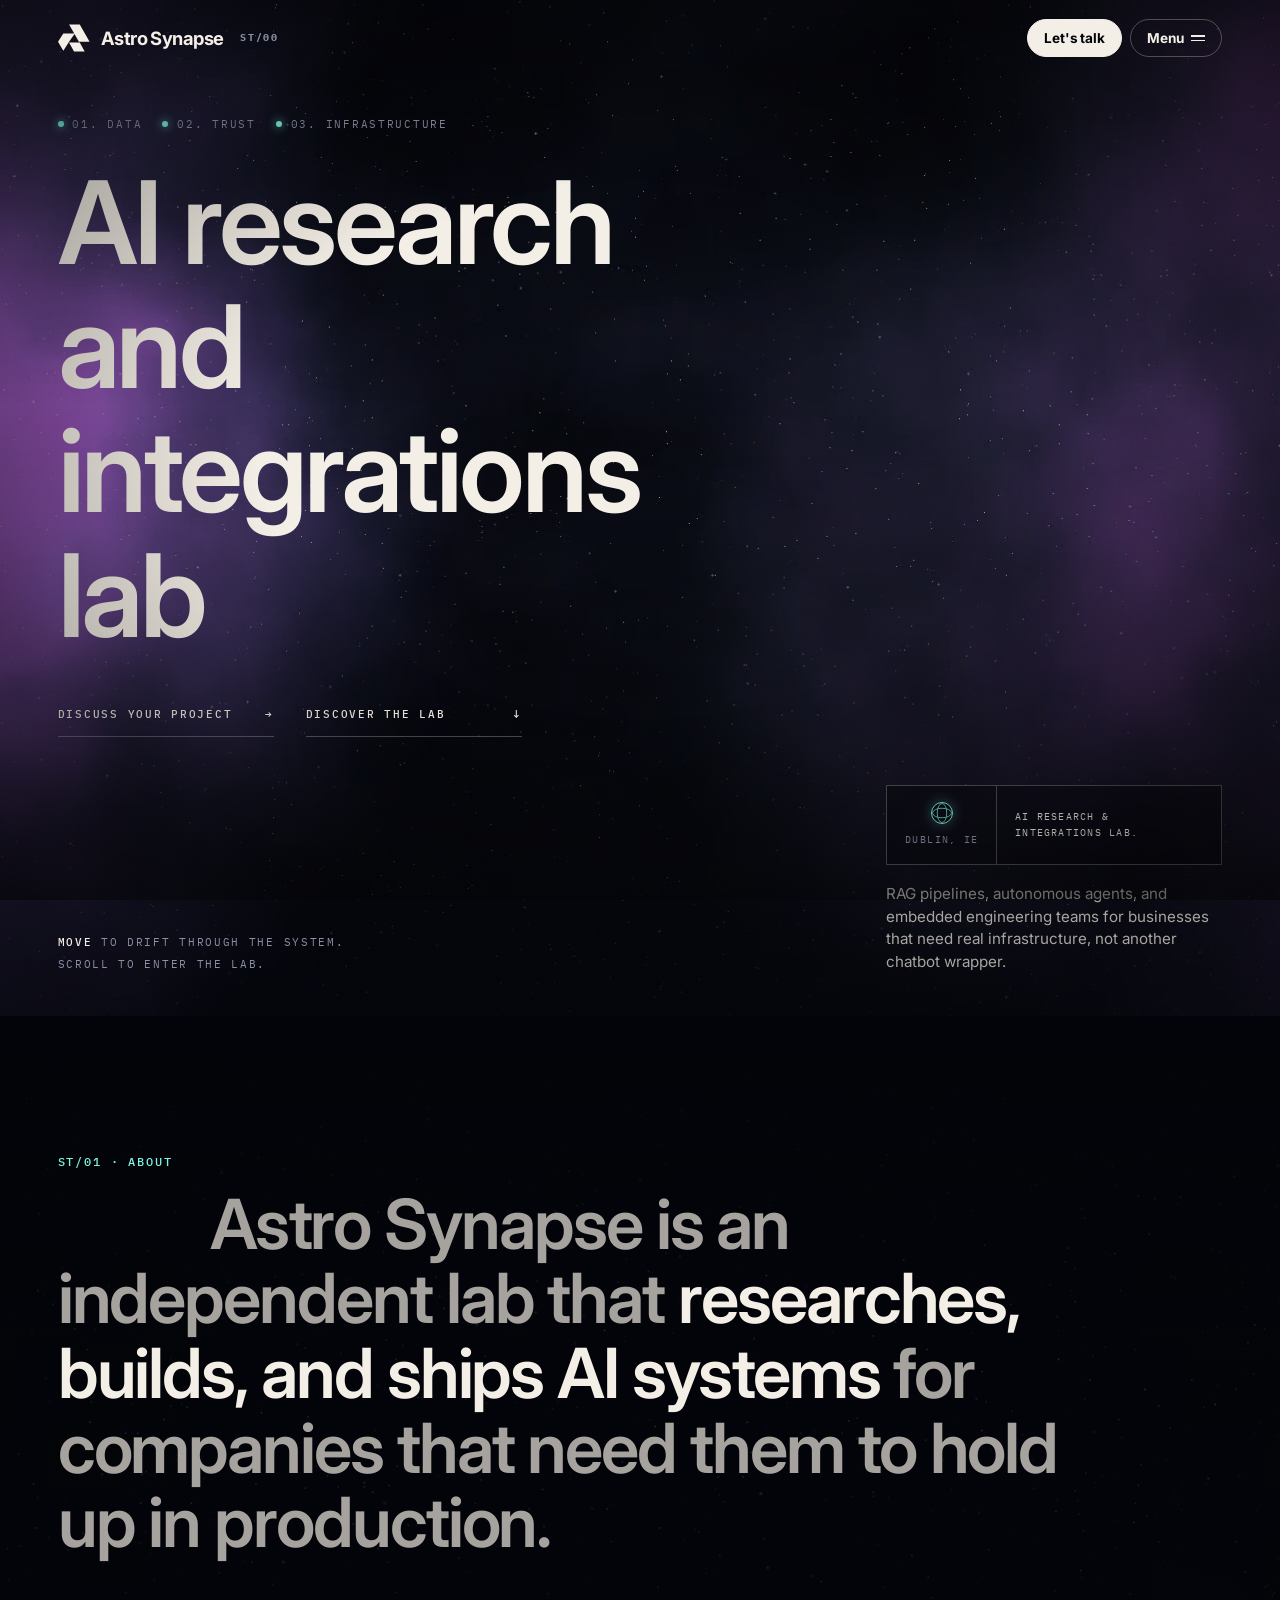
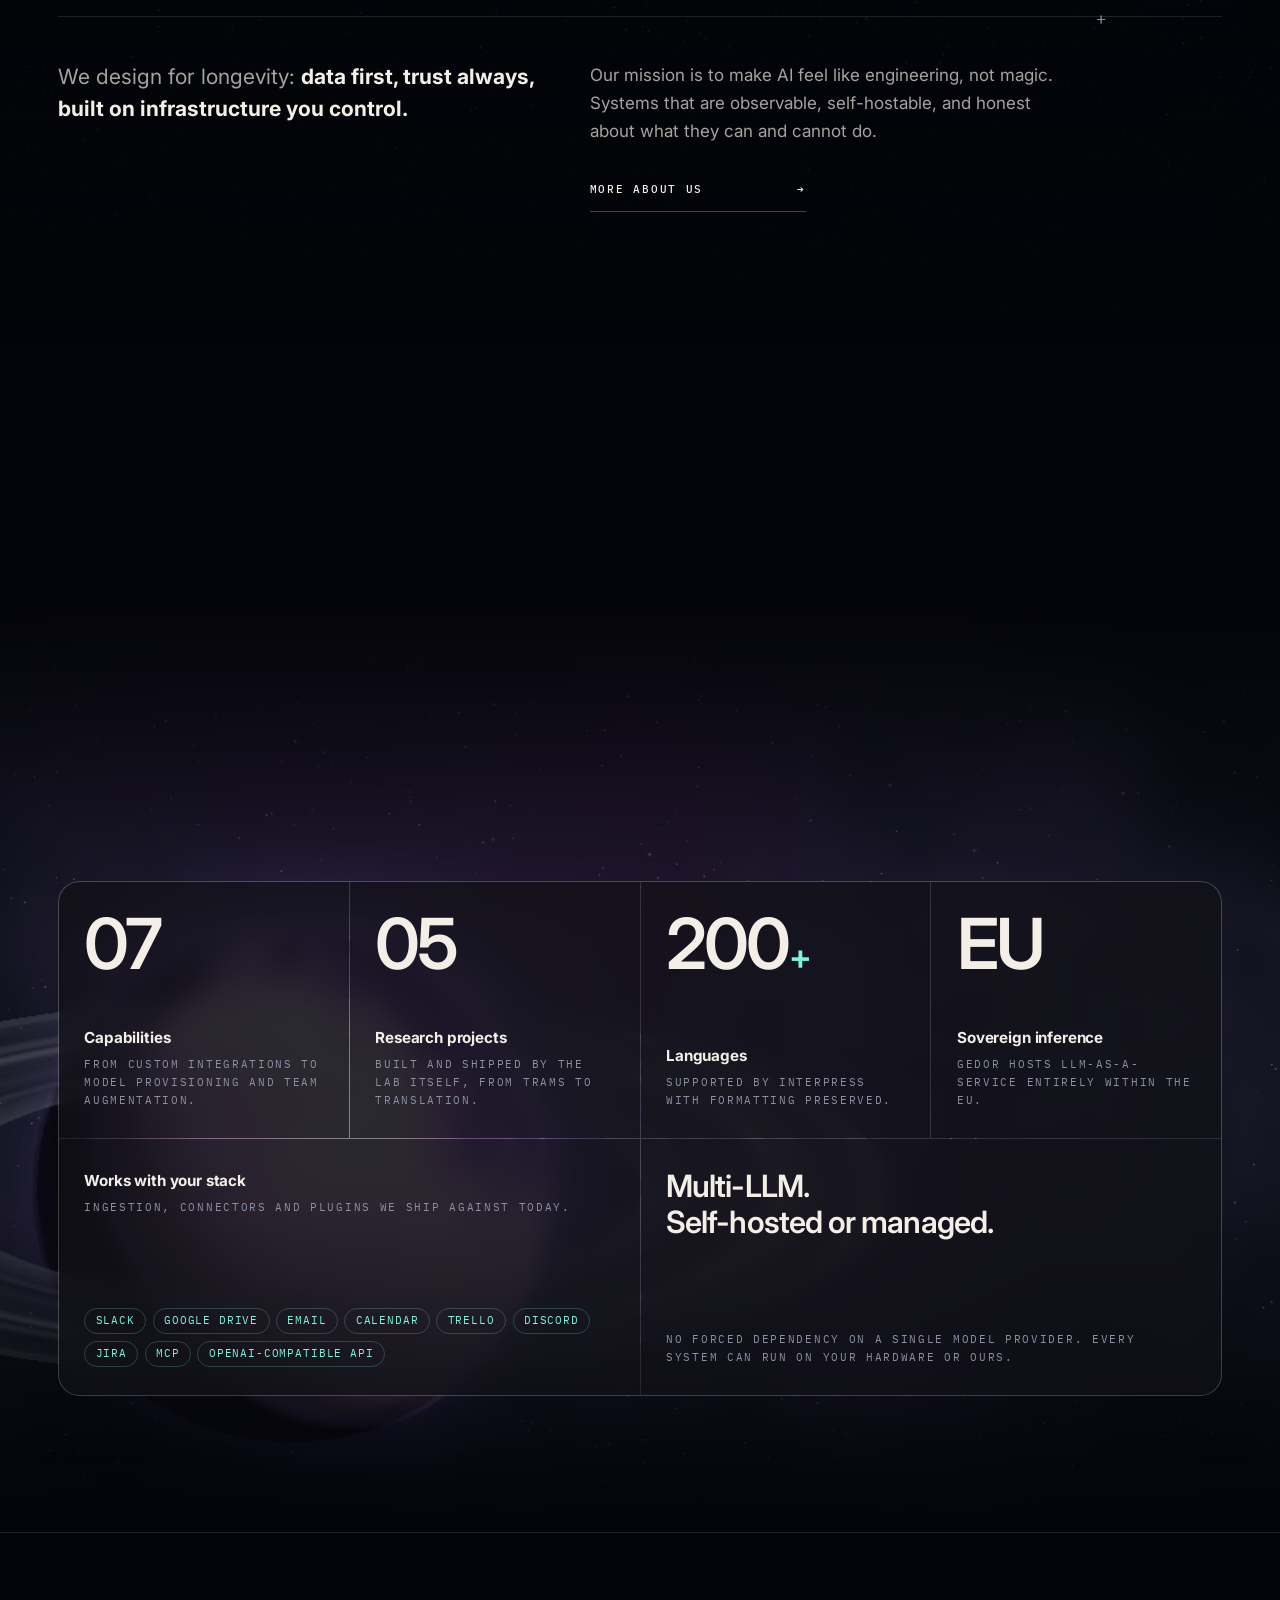
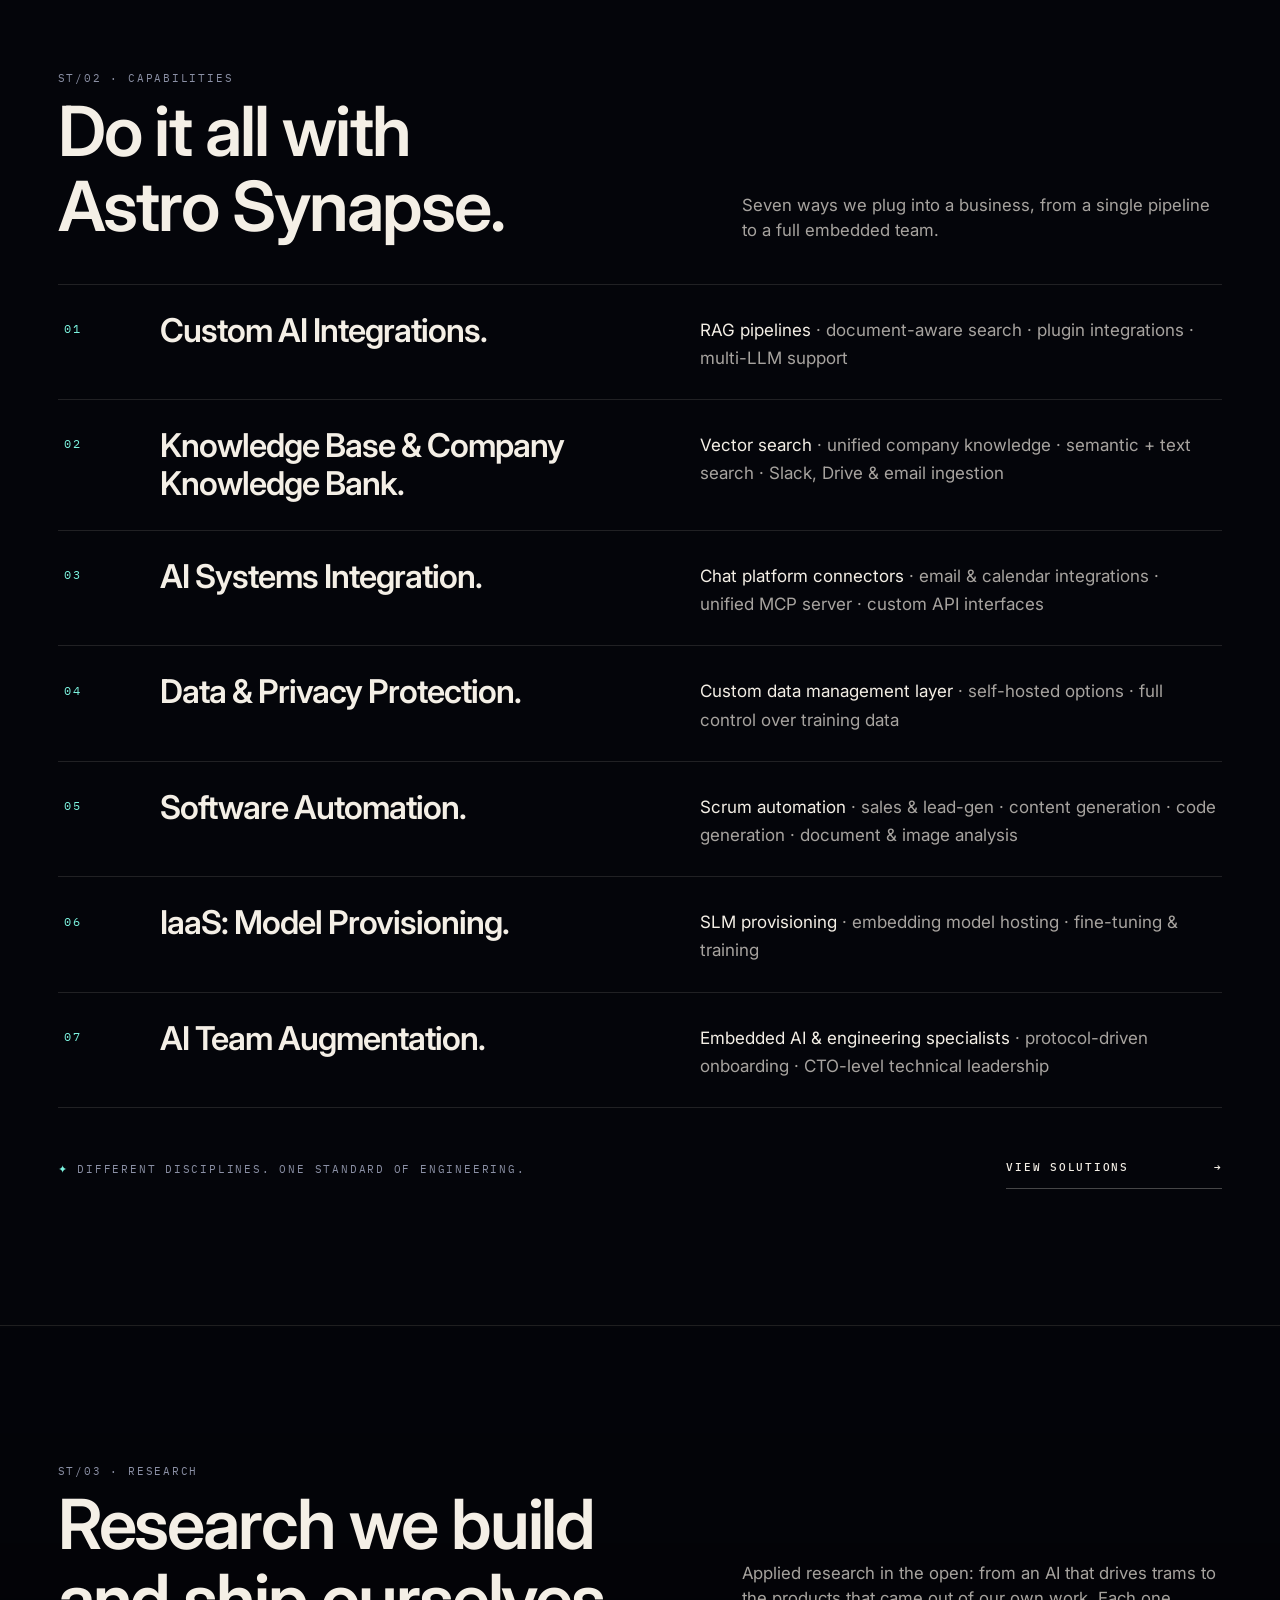
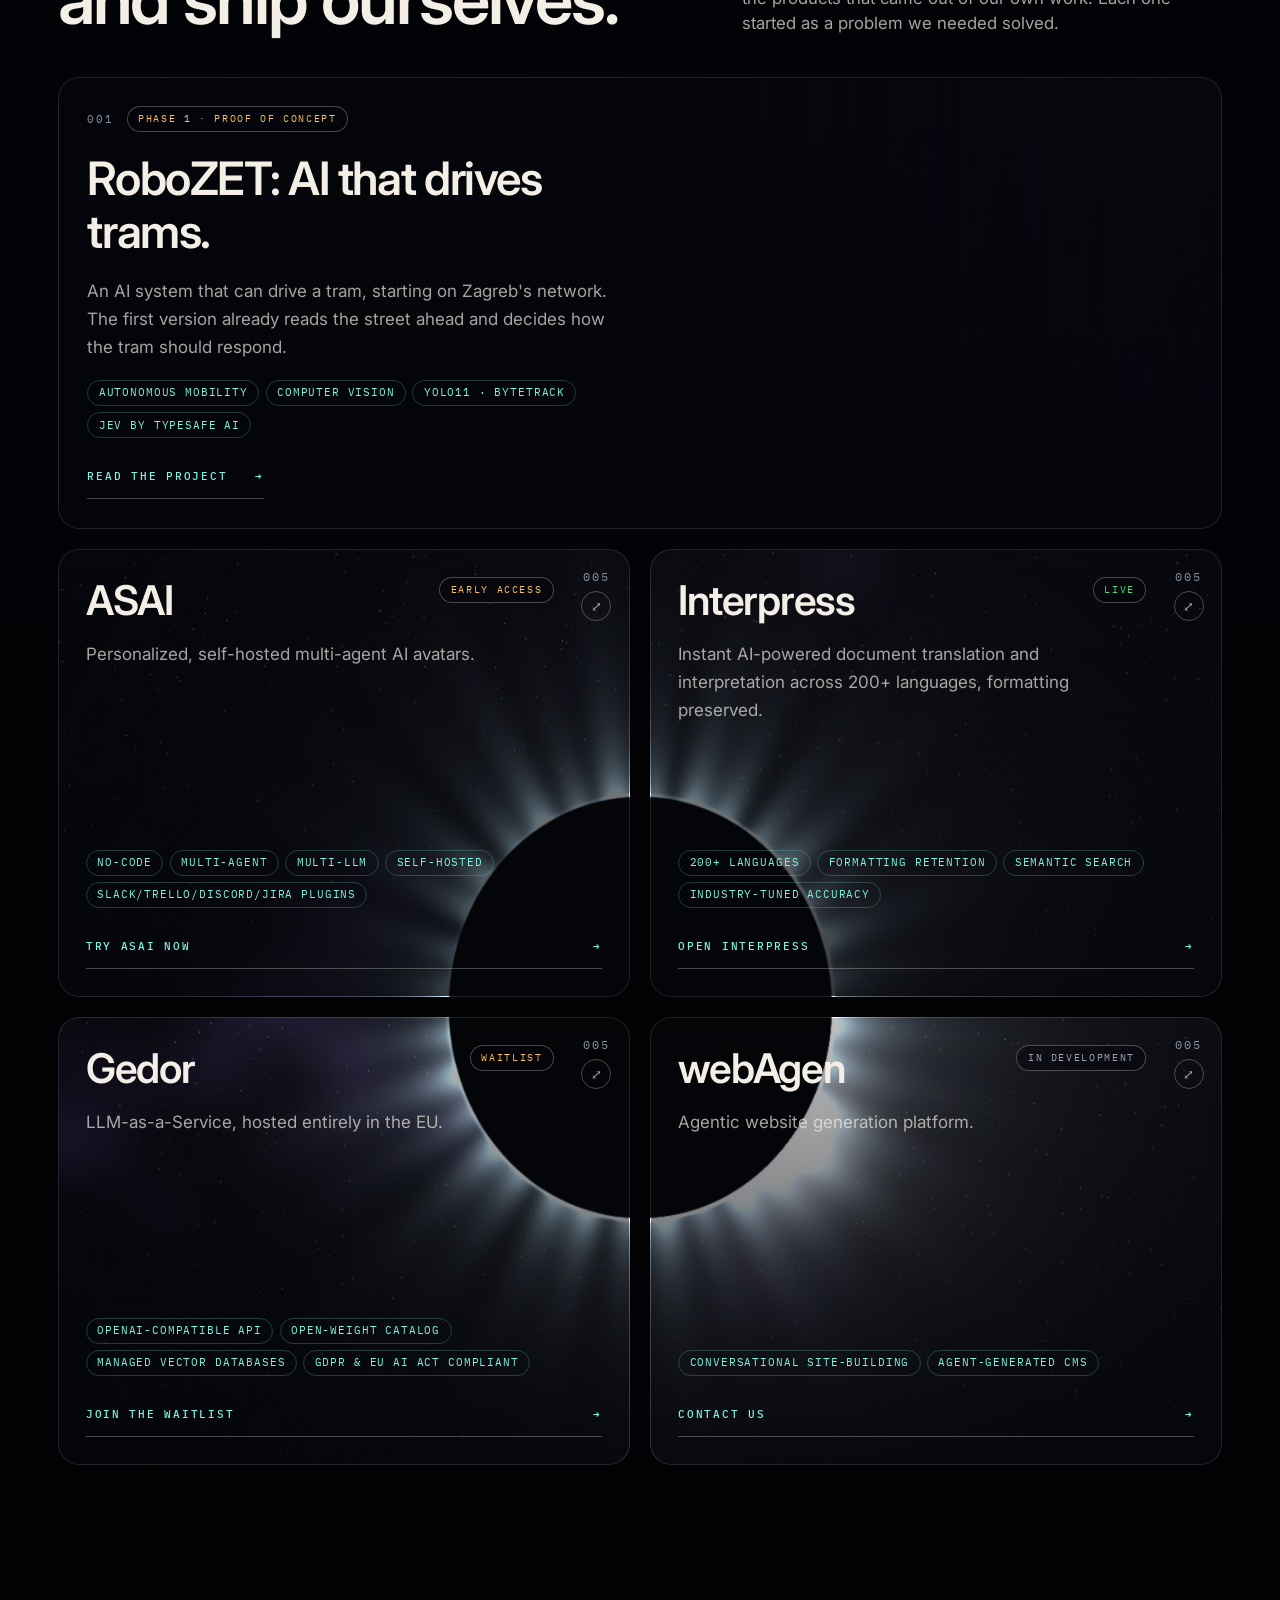
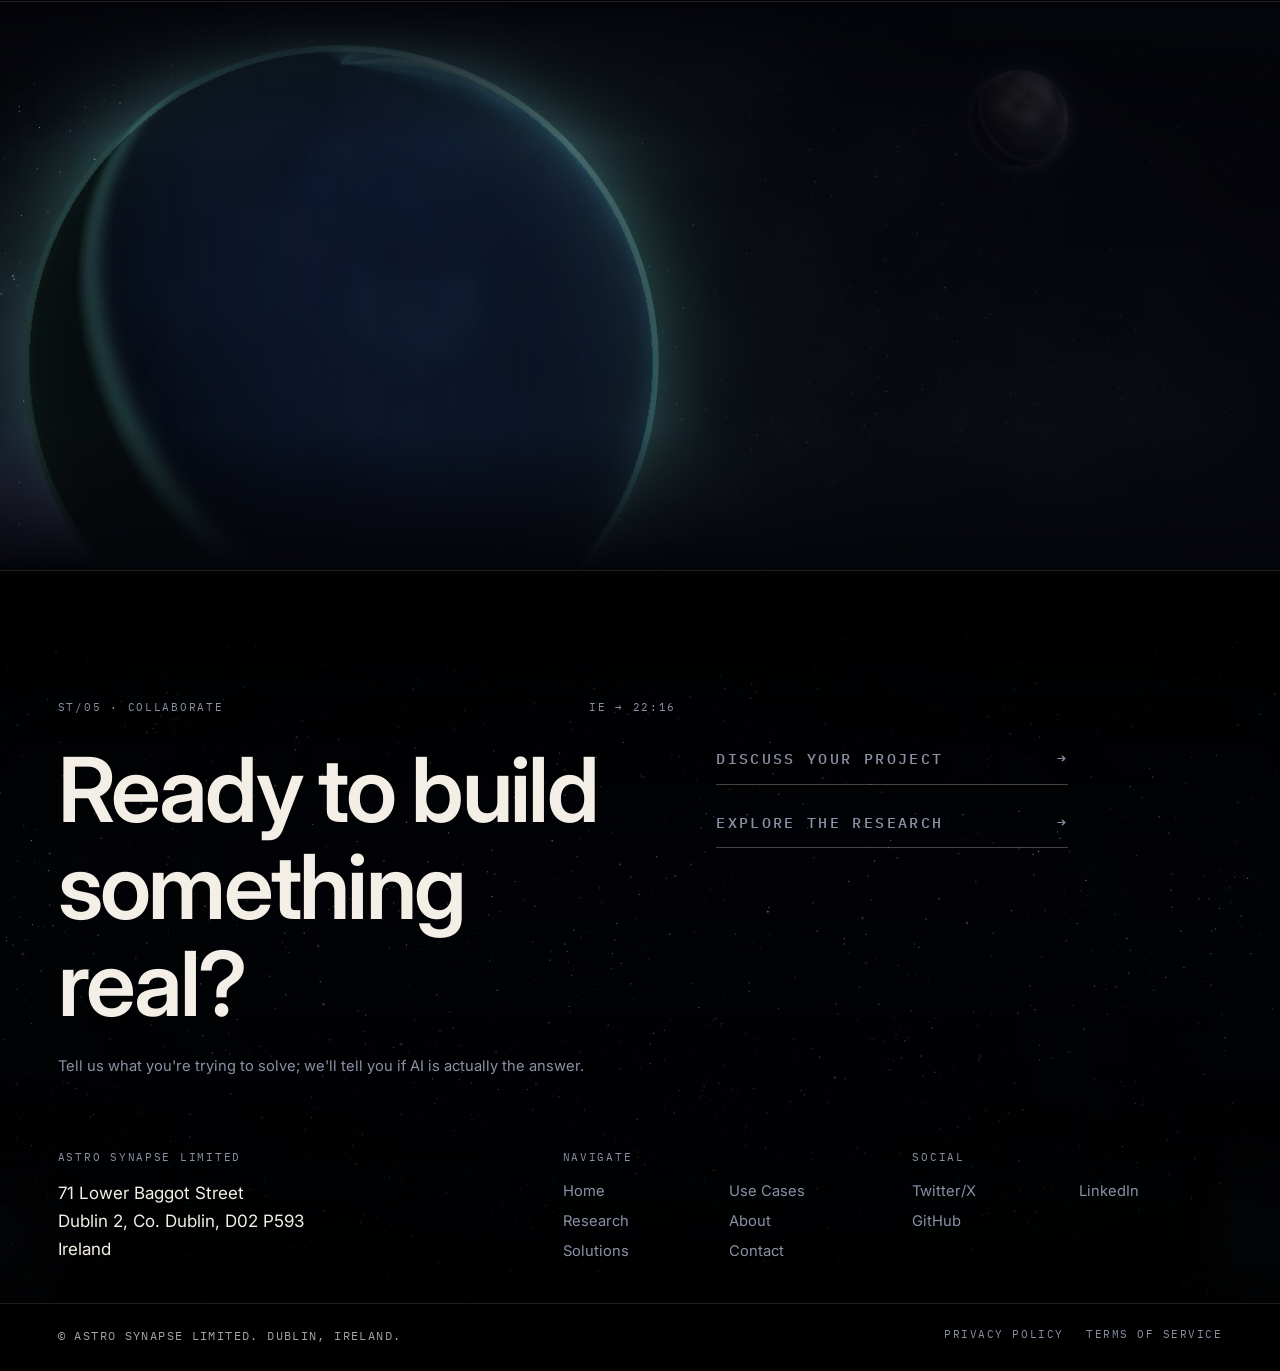
==== commit 9066526f: "Added Robo ZET Changed Products to Research, Added RoboZET research use case, updated main nav." ====
--- a/index.html
+++ b/index.html
@@ -43,8 +43,8 @@
 <div class="menu" id="menu" aria-hidden="true">
   <nav aria-label="Primary">
     <a href="index.html" aria-current="page"><span class="menu__idx">01</span>Home</a>
-    <a href="solutions.html"><span class="menu__idx">02</span>Solutions</a>
-    <a href="products.html"><span class="menu__idx">03</span>Products</a>
+    <a href="research.html"><span class="menu__idx">02</span>Research</a>
+    <a href="solutions.html"><span class="menu__idx">03</span>Solutions</a>
     <a href="use-cases.html"><span class="menu__idx">04</span>Use Cases</a>
     <a href="about.html"><span class="menu__idx">05</span>About</a>
     <a href="contact.html"><span class="menu__idx">06</span>Contact</a>
@@ -136,7 +136,7 @@
     </div>
     <div class="fgrid">
       <div class="fact" data-reveal><div class="fact__num">07</div><div class="fact__cap"><b>Capabilities</b>From custom integrations to model provisioning and team augmentation.</div></div>
-      <div class="fact" data-reveal="d1"><div class="fact__num">04</div><div class="fact__cap"><b>Products</b>Built and shipped by the lab itself, not white-labelled.</div></div>
+      <div class="fact" data-reveal="d1"><div class="fact__num">05</div><div class="fact__cap"><b>Research projects</b>Built and shipped by the lab itself, from trams to translation.</div></div>
       <div class="fact" data-reveal="d2"><div class="fact__num">200<small>+</small></div><div class="fact__cap"><b>Languages</b>Supported by Interpress with formatting preserved.</div></div>
       <div class="fact" data-reveal="d3"><div class="fact__num">EU</div><div class="fact__cap"><b>Sovereign inference</b>Gedor hosts LLM-as-a-Service entirely within the EU.</div></div>
       <div class="fact fact--wide" data-reveal>
@@ -174,41 +174,50 @@
   </div>
 </section>
 
-<!-- ============ PRODUCTS (paper) ============ -->
-<section class="products section">
+<!-- ============ RESEARCH ============ -->
+<section class="products section" id="research">
   <div class="wrap">
     <div class="section-head">
-      <div><p class="st-code" data-reveal>ST/03 · Lab</p><h2 data-reveal="d1">Products we build<br>and ship ourselves.</h2></div>
-      <p class="lede" data-reveal="d2">Everything here runs in production today, or is close to it. Each one started as a problem we needed solved.</p>
-    </div>
+      <div><p class="st-code" data-reveal>ST/03 · Research</p><h2 data-reveal="d1">Research we build<br>and ship ourselves.</h2></div>
+      <p class="lede" data-reveal="d2">Applied research in the open: from an AI that drives trams to the products that came out of our own work. Each one started as a problem we needed solved.</p>
+    </div>
+      <a class="research-feature" href="research/robo-zet.html" data-reveal style="--img:url('https://struki84.github.io/robo-zet-web/assets/vision-system.png')">
+        <div class="research-feature__copy">
+          <div class="xp__meta"><span class="st-code">001</span><span class="badge badge--access">Phase 1 · Proof of concept</span></div>
+          <h3>RoboZET: AI that drives trams.</h3>
+          <p>An AI system that can drive a tram, starting on Zagreb's network. The first version already reads the street ahead and decides how the tram should respond.</p>
+          <ul class="pills"><li class="pill">Autonomous mobility</li><li class="pill">Computer vision</li><li class="pill">YOLO11 · ByteTrack</li><li class="pill">Jev by TypeSafe AI</li></ul>
+          <span class="ulink">Read the project <span class="arr">→</span></span>
+        </div>
+      </a>
     <div class="card-grid">
-      <a class="glow-card" href="https://asai.astrosynapse.ai/" target="_blank" rel="noopener" data-reveal data-product="asai">
-        <span class="glow-card__num">001</span><span class="glow-card__expand" aria-hidden="true">⤢</span>
+      <a class="glow-card" href="research/asai.html" data-reveal data-product="asai">
+        <span class="glow-card__num">005</span><span class="glow-card__expand" aria-hidden="true">⤢</span>
         <div class="glow-card__top"><h3>ASAI</h3><span class="badge badge--access">Early access</span></div>
         <p>Personalized, self-hosted multi-agent AI avatars.</p>
         <ul class="pills"><li class="pill">No-code</li><li class="pill">Multi-agent</li><li class="pill">Multi-LLM</li><li class="pill">Self-hosted</li><li class="pill">Slack/Trello/Discord/Jira plugins</li></ul>
-        <span class="ulink">Try ASAI now <span class="arr">→</span></span>
-      </a>
-      <a class="glow-card" href="https://interpress.app/" target="_blank" rel="noopener" data-reveal="d1" data-product="interpress">
-        <span class="glow-card__num">002</span><span class="glow-card__expand" aria-hidden="true">⤢</span>
+        <span class="ulink" data-ext="https://asai.astrosynapse.ai/">Try ASAI now <span class="arr">→</span></span>
+      </a>
+      <a class="glow-card" href="research/interpress.html" data-reveal="d1" data-product="interpress">
+        <span class="glow-card__num">005</span><span class="glow-card__expand" aria-hidden="true">⤢</span>
         <div class="glow-card__top"><h3>Interpress</h3><span class="badge badge--live">Live</span></div>
         <p>Instant AI-powered document translation and interpretation across 200+ languages, formatting preserved.</p>
         <ul class="pills"><li class="pill">200+ languages</li><li class="pill">Formatting retention</li><li class="pill">Semantic search</li><li class="pill">Industry-tuned accuracy</li></ul>
-        <span class="ulink">Open Interpress <span class="arr">→</span></span>
-      </a>
-      <a class="glow-card" href="https://gedor.ai/" target="_blank" rel="noopener" data-reveal data-product="gedor">
-        <span class="glow-card__num">003</span><span class="glow-card__expand" aria-hidden="true">⤢</span>
+        <span class="ulink" data-ext="https://interpress.app/">Open Interpress <span class="arr">→</span></span>
+      </a>
+      <a class="glow-card" href="research/gedor.html" data-reveal data-product="gedor">
+        <span class="glow-card__num">005</span><span class="glow-card__expand" aria-hidden="true">⤢</span>
         <div class="glow-card__top"><h3>Gedor</h3><span class="badge badge--wait">Waitlist</span></div>
         <p>LLM-as-a-Service, hosted entirely in the EU.</p>
         <ul class="pills"><li class="pill">OpenAI-compatible API</li><li class="pill">Open-weight catalog</li><li class="pill">Managed vector databases</li><li class="pill">GDPR &amp; EU AI Act compliant</li></ul>
-        <span class="ulink">Join the waitlist <span class="arr">→</span></span>
-      </a>
-      <a class="glow-card" href="contact.html" data-reveal="d1" data-product="webagen">
-        <span class="glow-card__num">004</span><span class="glow-card__expand" aria-hidden="true">⤢</span>
+        <span class="ulink" data-ext="https://gedor.ai/">Join the waitlist <span class="arr">→</span></span>
+      </a>
+      <a class="glow-card" href="research/webagen.html" data-reveal="d1" data-product="webagen">
+        <span class="glow-card__num">005</span><span class="glow-card__expand" aria-hidden="true">⤢</span>
         <div class="glow-card__top"><h3>webAgen</h3><span class="badge badge--dev">In development</span></div>
         <p>Agentic website generation platform.</p>
         <ul class="pills"><li class="pill">Conversational site-building</li><li class="pill">Agent-generated CMS</li></ul>
-        <span class="ulink">Contact us <span class="arr">→</span></span>
+        <span class="ulink" data-ext="contact.html">Contact us <span class="arr">→</span></span>
       </a>
     </div>
   </div>
@@ -226,7 +235,7 @@
           <h3 class="wipe" id="xpTitle" style="--d:.12s">ASAI</h3>
           <p class="wipe" id="xpDesc" style="--d:.2s"></p>
         </div>
-        <div class="xp__cta wipe" style="--d:.55s"><a class="btn btn--primary" id="xpLink" href="#">Open</a><a class="btn btn--ghost" href="contact.html">Talk to us</a></div>
+        <div class="xp__cta wipe" style="--d:.55s"><a class="btn btn--primary" id="xpLink" href="#">Open</a><a class="btn btn--ghost" id="xpPage" href="#">Full project →</a></div>
       </div>
       <div class="xp__tiles" id="xpTiles"></div>
     </div>
@@ -268,15 +277,15 @@
       </div>
       <div class="cta__links">
         <a class="ulink" href="contact.html" data-reveal>Discuss your project <span class="arr">→</span></a>
-        <a class="ulink" href="products.html" data-reveal="d1">Explore the products <span class="arr">→</span></a>
+        <a class="ulink" href="research.html" data-reveal="d1">Explore the research <span class="arr">→</span></a>
       </div>
     </div>
     <div class="site-footer__grid">
       <div><h5>Astro Synapse Limited</h5><address class="address">71 Lower Baggot Street<br>Dublin 2, Co. Dublin, D02 P593<br>Ireland</address></div>
       <div><h5>Navigate</h5><div class="two">
         <a href="index.html">Home</a><a href="use-cases.html">Use Cases</a>
-        <a href="solutions.html">Solutions</a><a href="about.html">About</a>
-        <a href="products.html">Products</a><a href="contact.html">Contact</a>
+        <a href="research.html">Research</a><a href="about.html">About</a>
+        <a href="solutions.html">Solutions</a><a href="contact.html">Contact</a>
       </div></div>
       <div><h5>Social</h5><div class="two">
         <a href="https://twitter.com/astrosynapselab" target="_blank" rel="noopener">Twitter/X</a>
--- a/styles.css
+++ b/styles.css
@@ -431,3 +431,37 @@
   .facts-dl > div{grid-template-columns:1fr;gap:.3rem}
   .legal .toc{position:static;flex-direction:row;flex-wrap:wrap;gap:.6rem 1.2rem;margin-bottom:2rem}
 }
+
+/* ================= research ================= */
+.research-feature{position:relative;display:grid;grid-template-columns:minmax(0,1.05fr) minmax(0,.95fr);min-height:24rem;margin-bottom:1.25rem;border:1px solid var(--line);border-radius:var(--radius);overflow:hidden;color:inherit;background:var(--ink);transition:transform 280ms var(--ease),border-color 280ms var(--ease),box-shadow 280ms var(--ease)}
+.research-feature::before{content:"";position:absolute;inset:0;background:var(--img) right center/cover no-repeat;opacity:.9}
+.research-feature::after{content:"";position:absolute;inset:0;background:linear-gradient(90deg,rgba(4,5,10,.96) 0%,rgba(4,5,10,.85) 45%,rgba(4,5,10,.25) 100%),linear-gradient(180deg,transparent,rgba(4,5,10,.6))}
+.research-feature:hover{color:inherit;transform:translateY(-6px);border-color:rgba(124,244,224,.38);box-shadow:0 20px 80px rgba(0,0,0,.35),0 0 40px rgba(124,244,224,.12)}
+.research-feature__copy{position:relative;z-index:1;padding:1.8rem;display:flex;flex-direction:column;justify-content:space-between;gap:1.2rem}
+.research-feature__copy h3{margin:0;font-size:clamp(1.9rem,3.6vw,3rem)}
+.research-feature__copy p{color:var(--cream-dim);max-width:34rem}
+.research-feature .ulink{color:var(--cyan);min-width:0;align-self:flex-start}
+.research-feature .xp__meta .st-code{color:var(--muted)}
+.player{margin:0}
+.player__frame{position:relative;border:1px solid var(--line);border-radius:var(--radius);overflow:hidden;background:#000;aspect-ratio:16/9;box-shadow:0 30px 90px rgba(0,0,0,.45)}
+.player__frame video{width:100%;height:100%;display:block;object-fit:cover}
+.player figcaption,.figure figcaption{display:flex;gap:1rem;align-items:baseline;flex-wrap:wrap;margin-top:.8rem;color:var(--cream-dim);font-size:.92rem}
+.figure{margin:0}
+.figure img{width:100%;height:auto;border:1px solid var(--line);border-radius:1rem;background:var(--ink)}
+.gallery{display:grid;grid-template-columns:1fr 1fr;gap:1rem}
+.gallery .figure:first-child{grid-column:span 2}
+.stage{padding:2.5rem 0;border-top:1px solid var(--line)}
+.stage__head{display:flex;align-items:center;gap:1rem;flex-wrap:wrap;margin-bottom:1.6rem}
+.stage__head h3{margin:0;font-size:clamp(1.5rem,2.6vw,2.2rem)}
+.scout{display:flex;align-items:center;gap:.6rem;margin-top:1.4rem;padding:.9rem 1rem;border:1px solid var(--line);border-radius:999px;background:rgba(7,8,15,.6)}
+.scout__dot{width:10px;height:10px;border-radius:50%;background:var(--cyan);box-shadow:0 0 10px var(--glow);position:relative}
+.scout__dot::after{content:"";position:absolute;left:10px;top:4px;width:22px;height:1px;background:var(--line-strong)}
+.scout__dot.is-alert{background:var(--wait);box-shadow:0 0 12px rgba(245,193,90,.6);animation:pulse 1.6s ease-in-out infinite}
+.scout__lbl{font-family:var(--font-mono);font-size:.64rem;letter-spacing:.14em;text-transform:uppercase;color:var(--cream);margin-left:.4rem}
+@keyframes pulse{0%,100%{transform:scale(1)}50%{transform:scale(1.5)}}
+@media (max-width:900px){
+  .research-feature{grid-template-columns:1fr;min-height:20rem}
+  .research-feature::after{background:linear-gradient(180deg,rgba(4,5,10,.9),rgba(4,5,10,.55))}
+  .gallery{grid-template-columns:1fr}.gallery .figure:first-child{grid-column:span 1}
+  .fgrid[style*="repeat(4,1fr)"],.fgrid[style*="repeat(3,1fr)"]{grid-template-columns:1fr!important}
+}
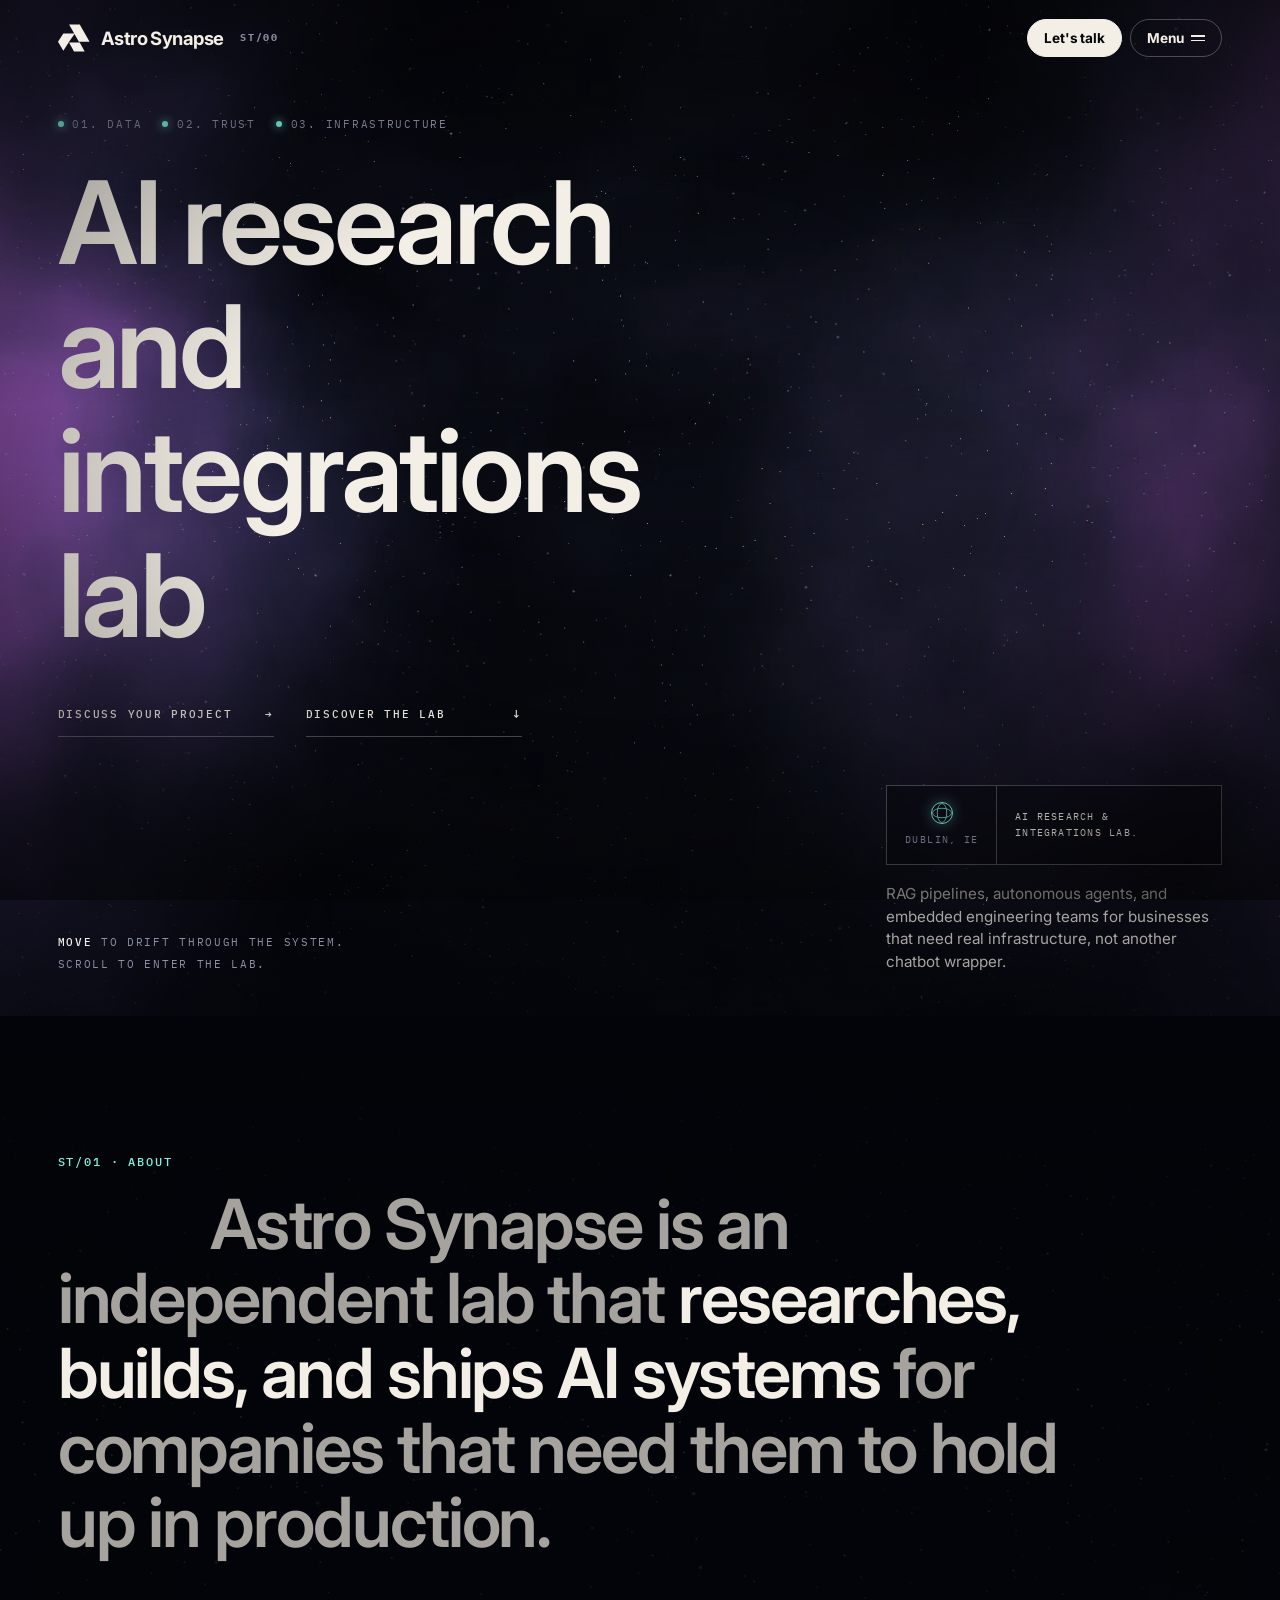
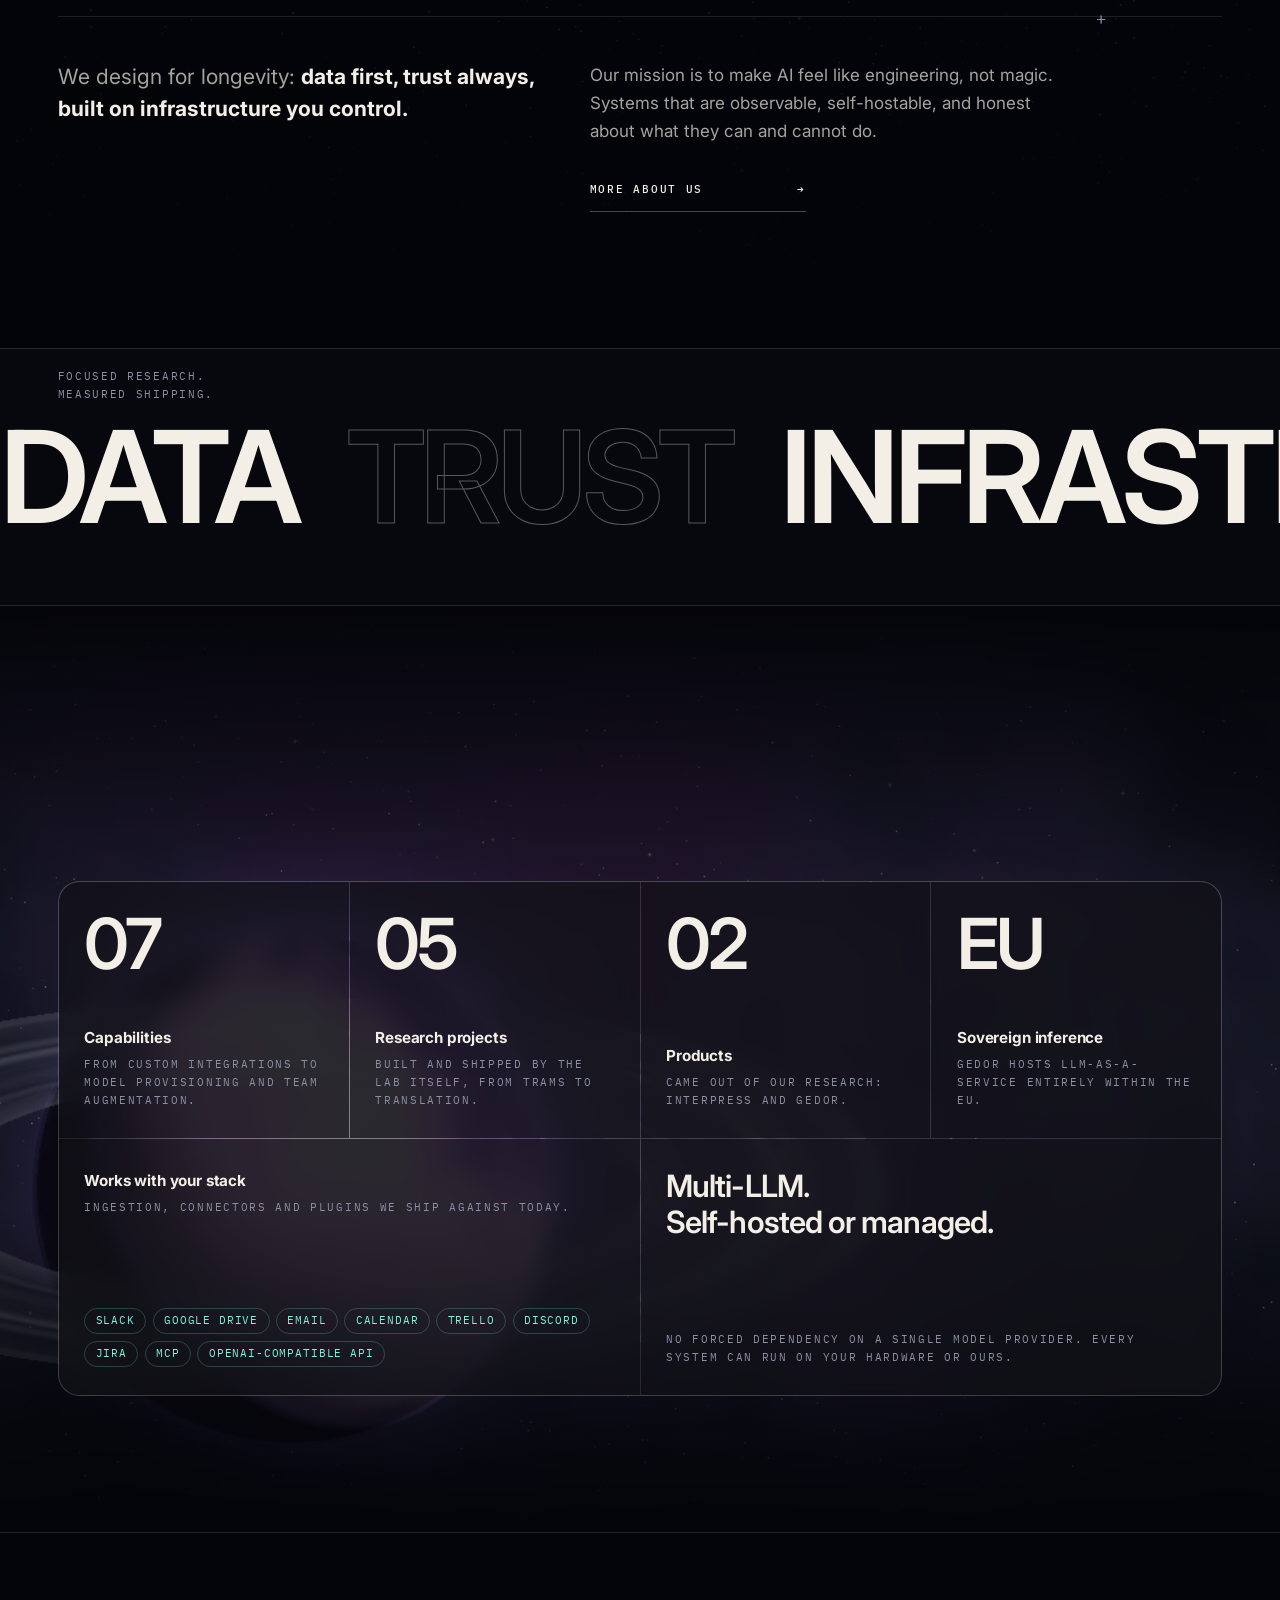
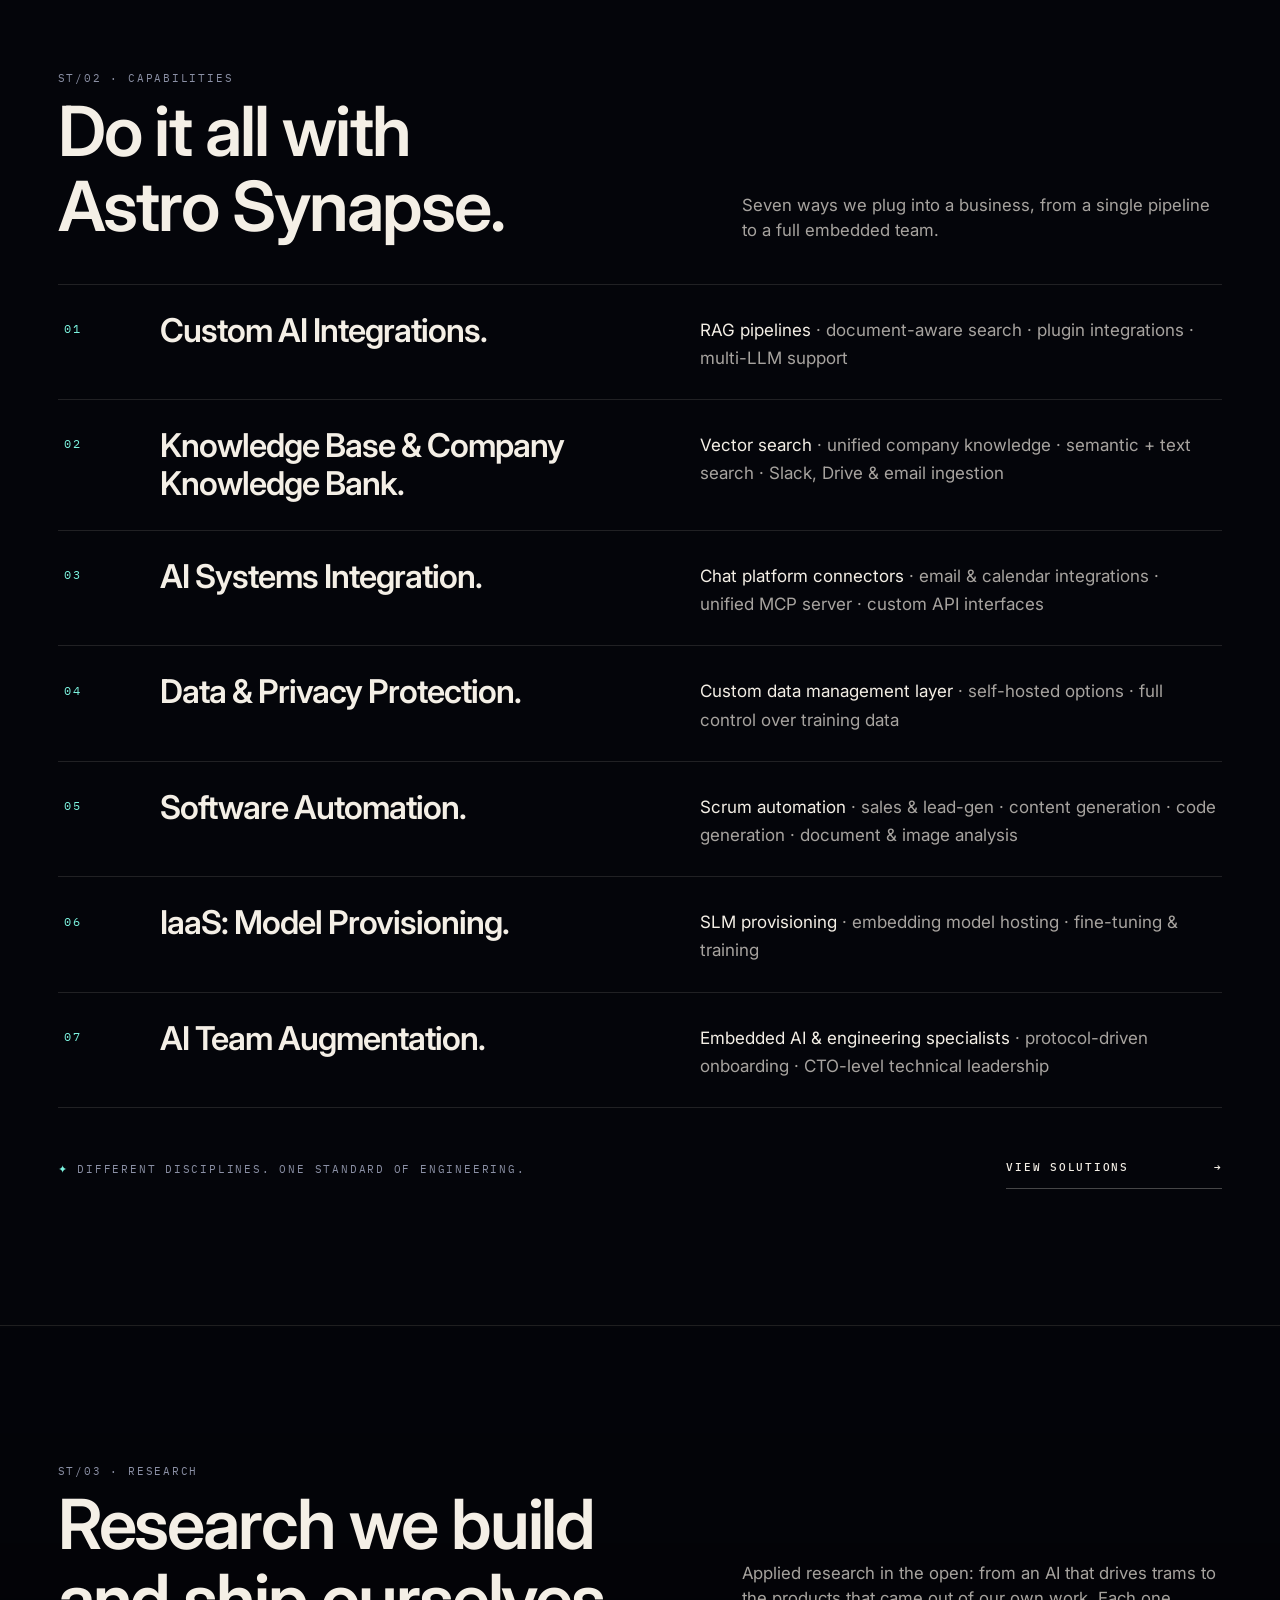
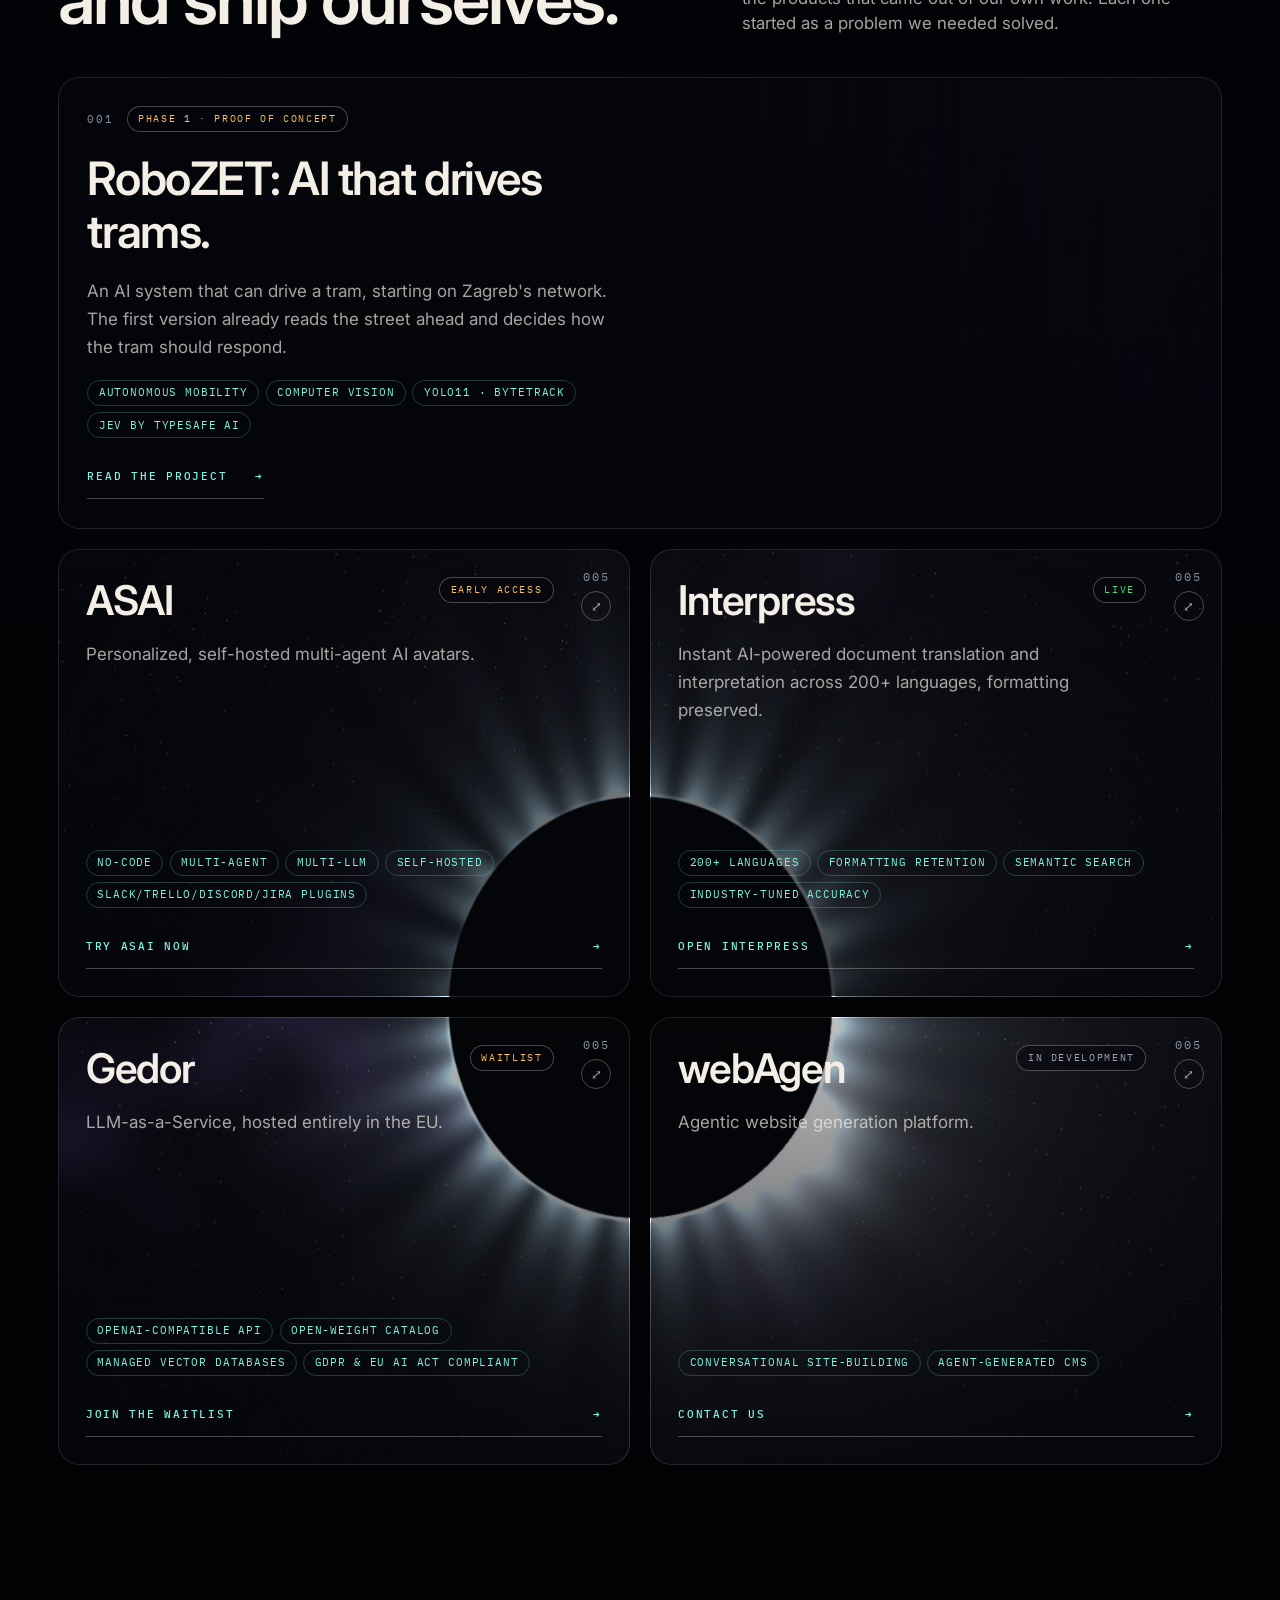
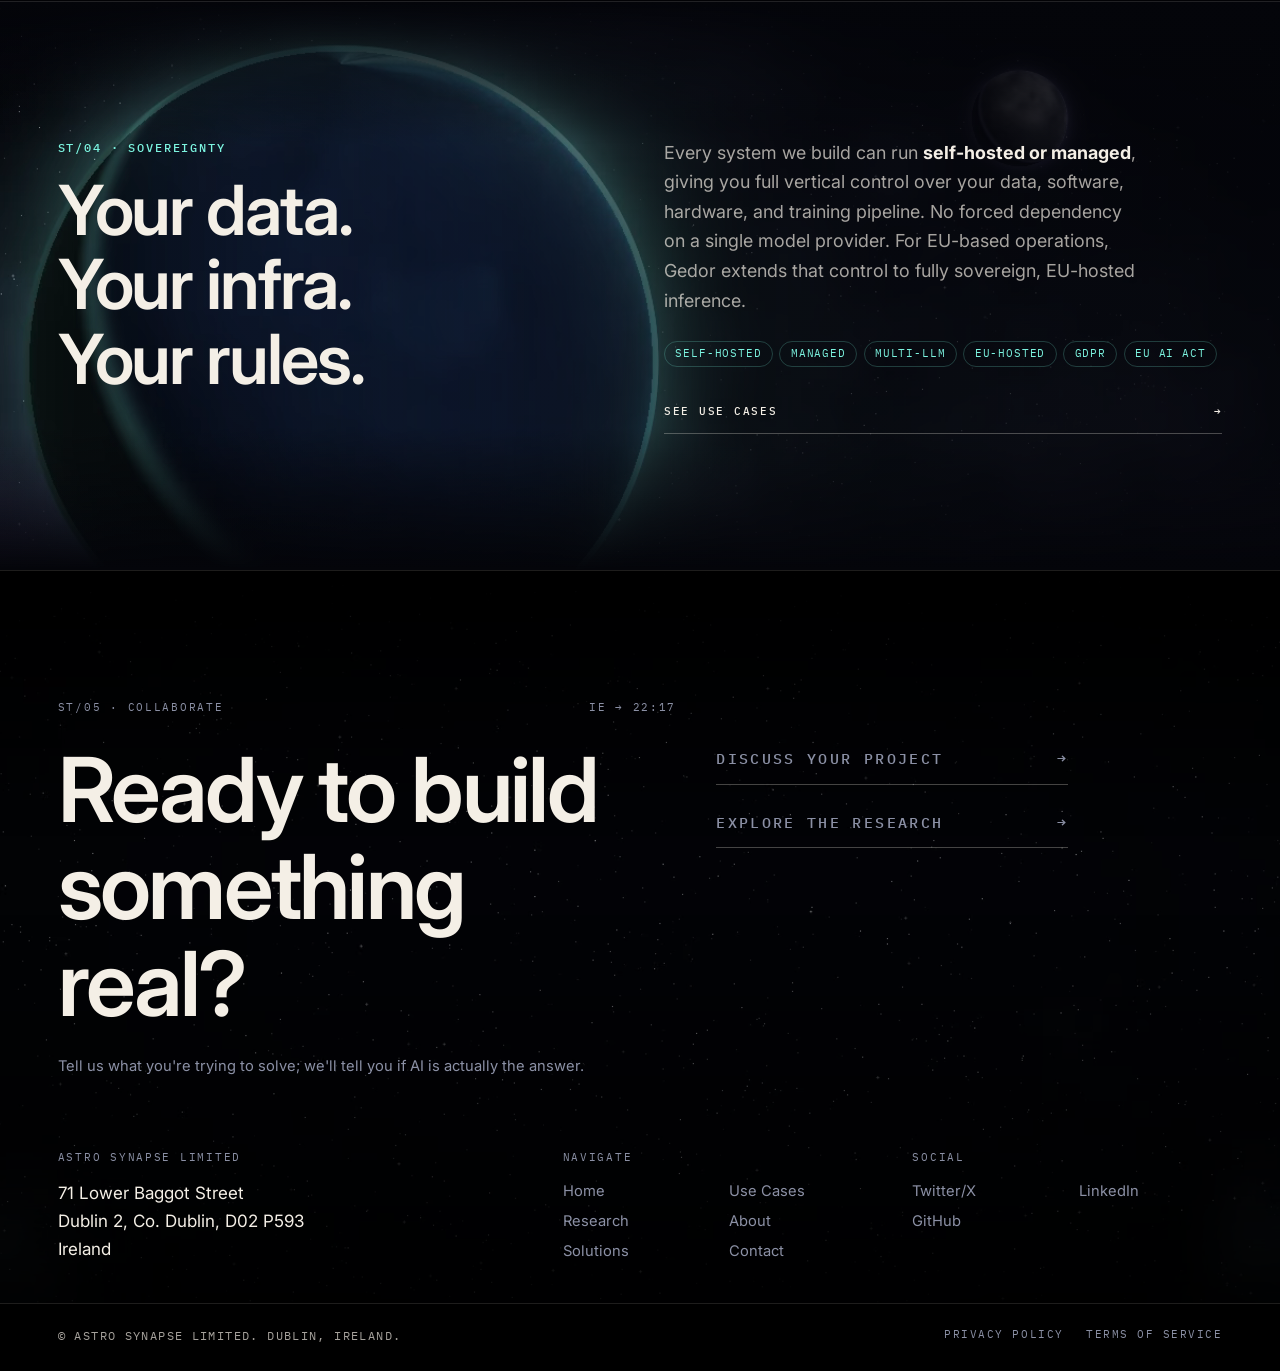
==== commit ee02a8c7: "Updated Key facts" ====
--- a/index.html
+++ b/index.html
@@ -137,7 +137,7 @@
     <div class="fgrid">
       <div class="fact" data-reveal><div class="fact__num">07</div><div class="fact__cap"><b>Capabilities</b>From custom integrations to model provisioning and team augmentation.</div></div>
       <div class="fact" data-reveal="d1"><div class="fact__num">05</div><div class="fact__cap"><b>Research projects</b>Built and shipped by the lab itself, from trams to translation.</div></div>
-      <div class="fact" data-reveal="d2"><div class="fact__num">200<small>+</small></div><div class="fact__cap"><b>Languages</b>Supported by Interpress with formatting preserved.</div></div>
+      <div class="fact" data-reveal="d2"><div class="fact__num">02</div><div class="fact__cap"><b>Products</b>Came out of our research: Interpress and Gedor.</div></div>
       <div class="fact" data-reveal="d3"><div class="fact__num">EU</div><div class="fact__cap"><b>Sovereign inference</b>Gedor hosts LLM-as-a-Service entirely within the EU.</div></div>
       <div class="fact fact--wide" data-reveal>
         <div class="fact__cap"><b>Works with your stack</b>Ingestion, connectors and plugins we ship against today.</div>
